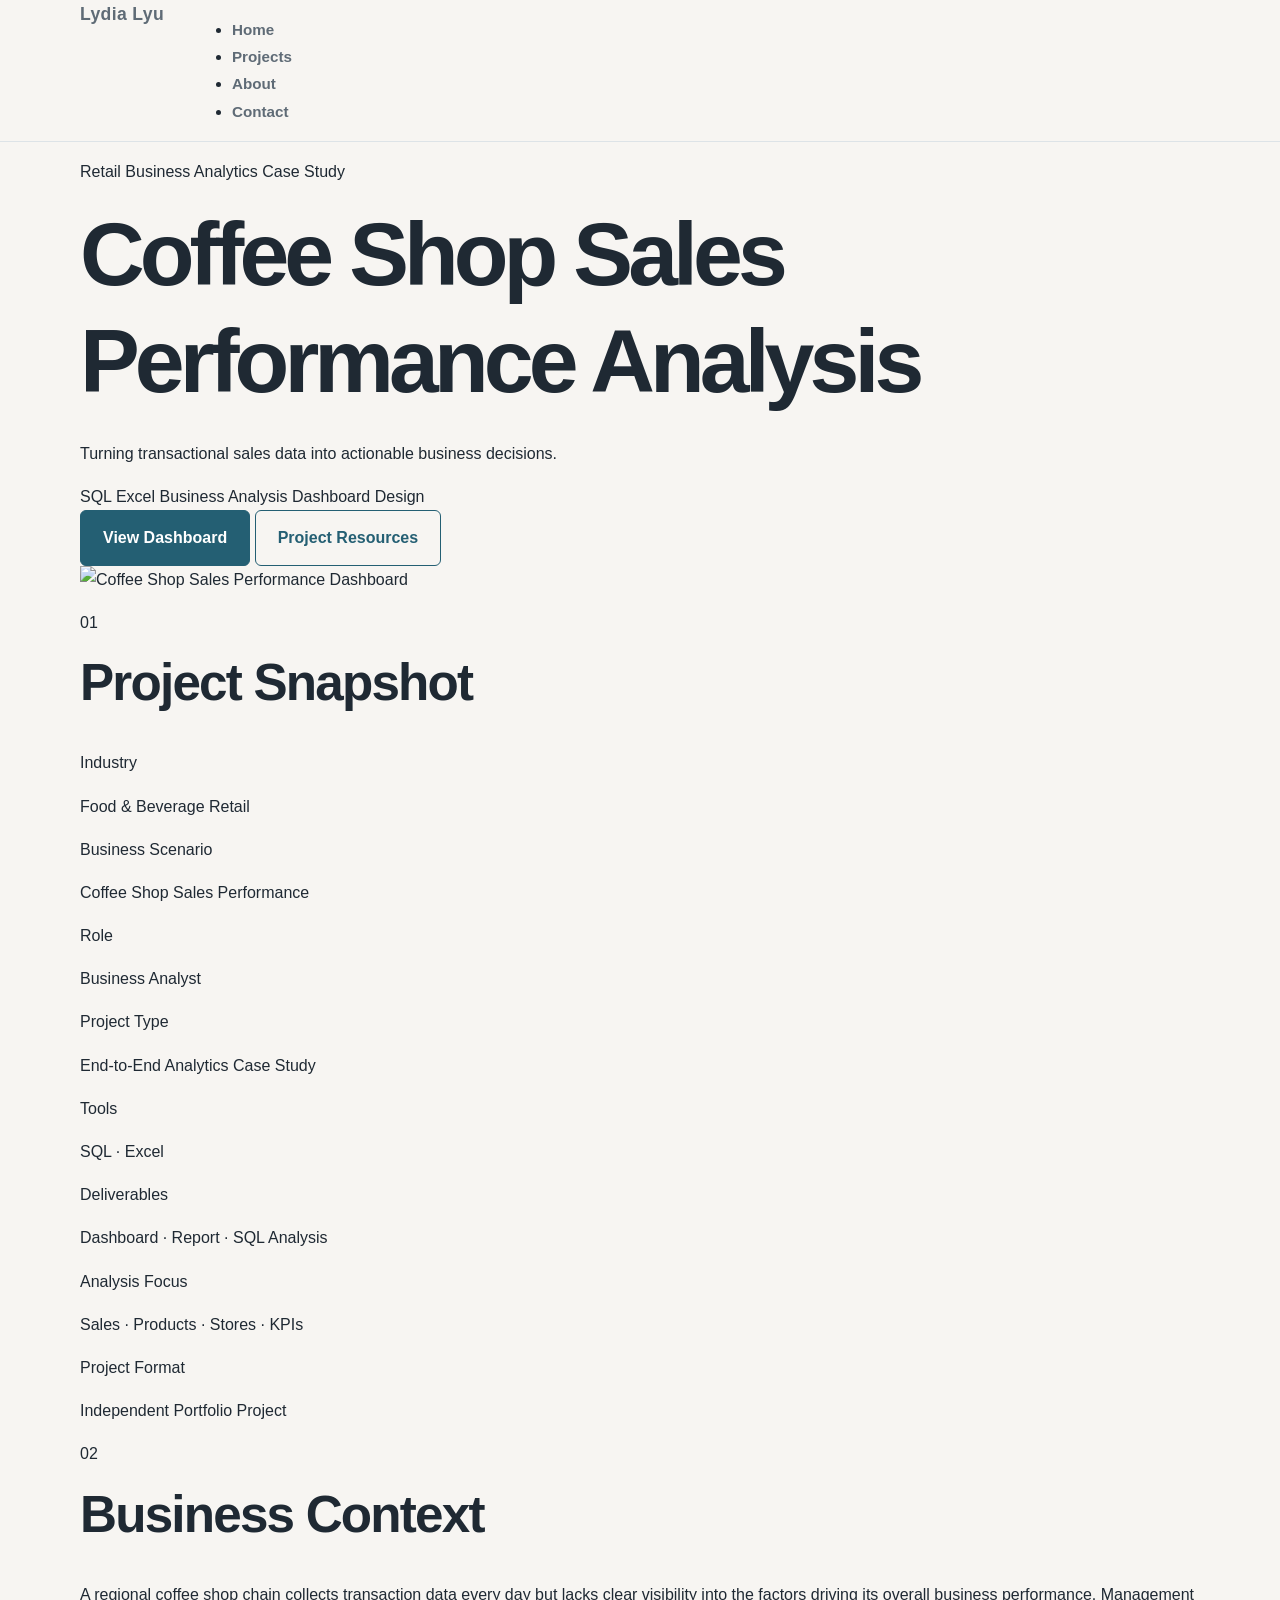
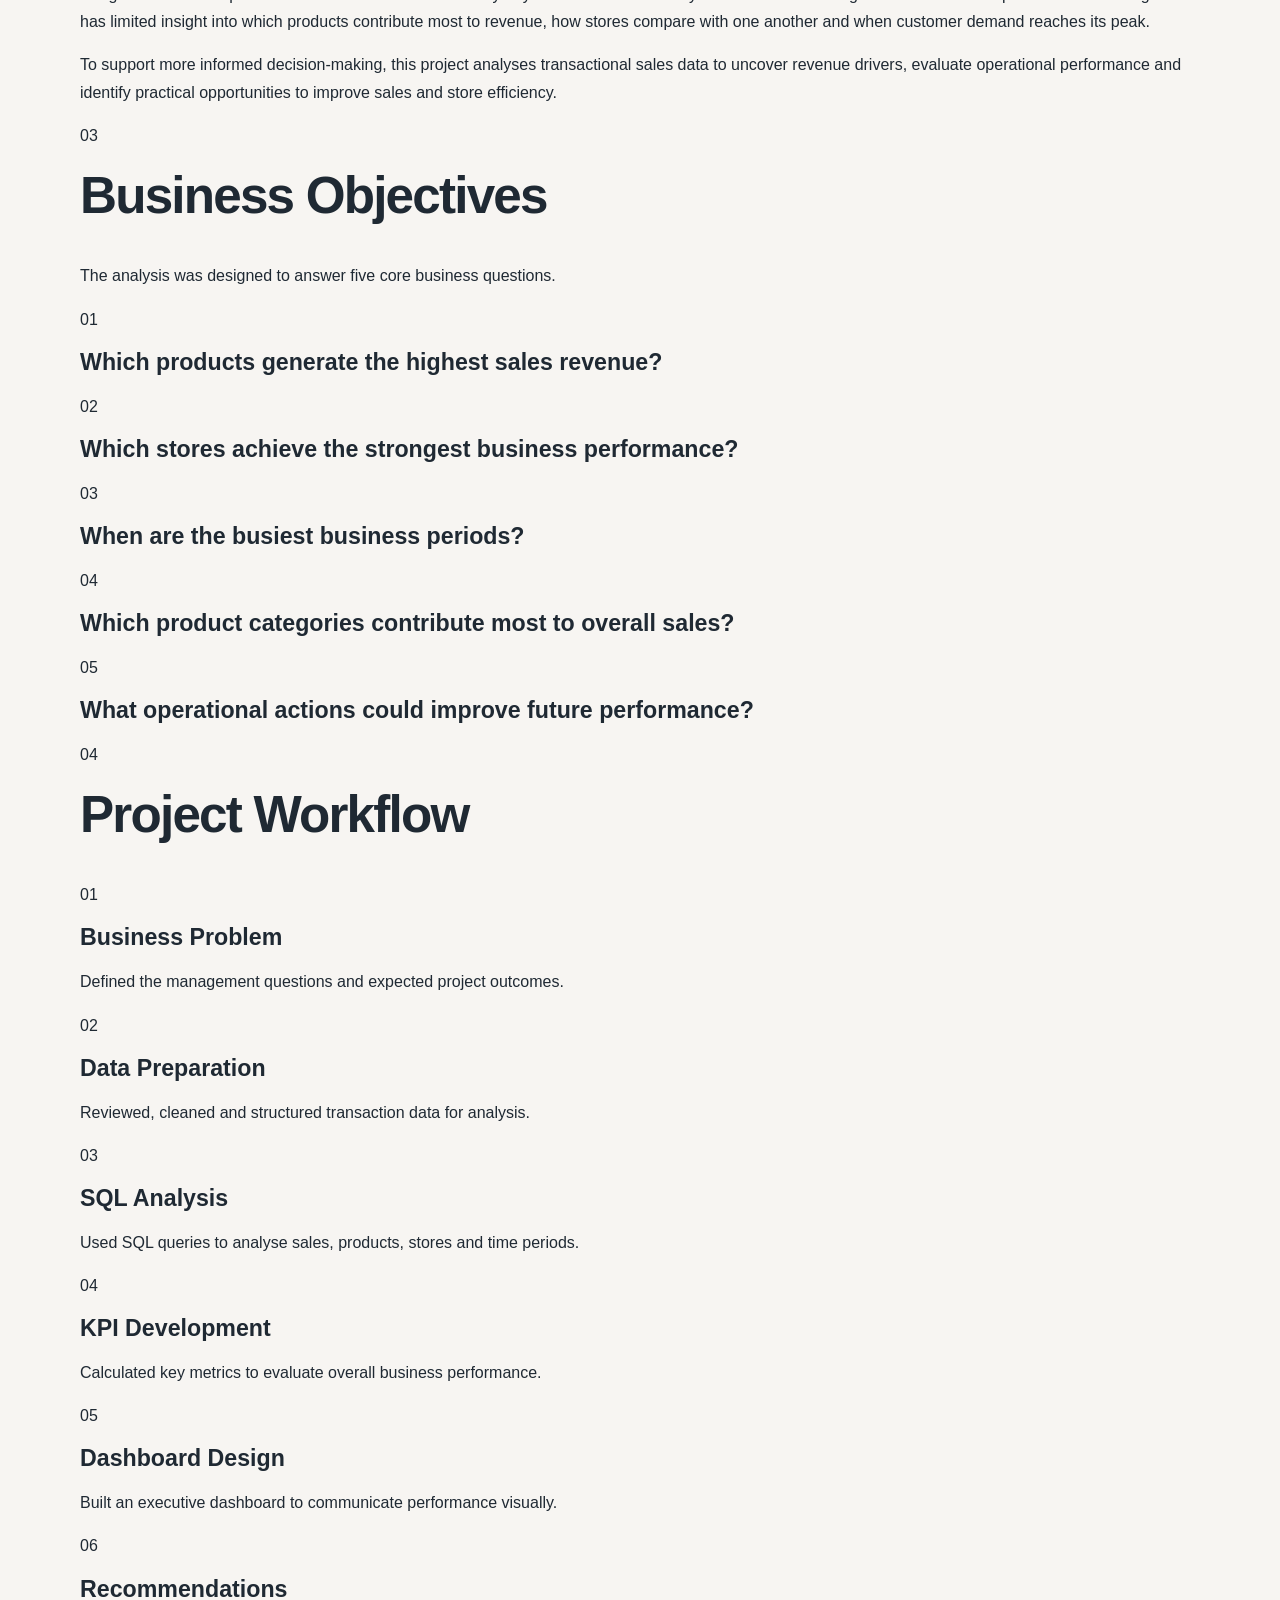
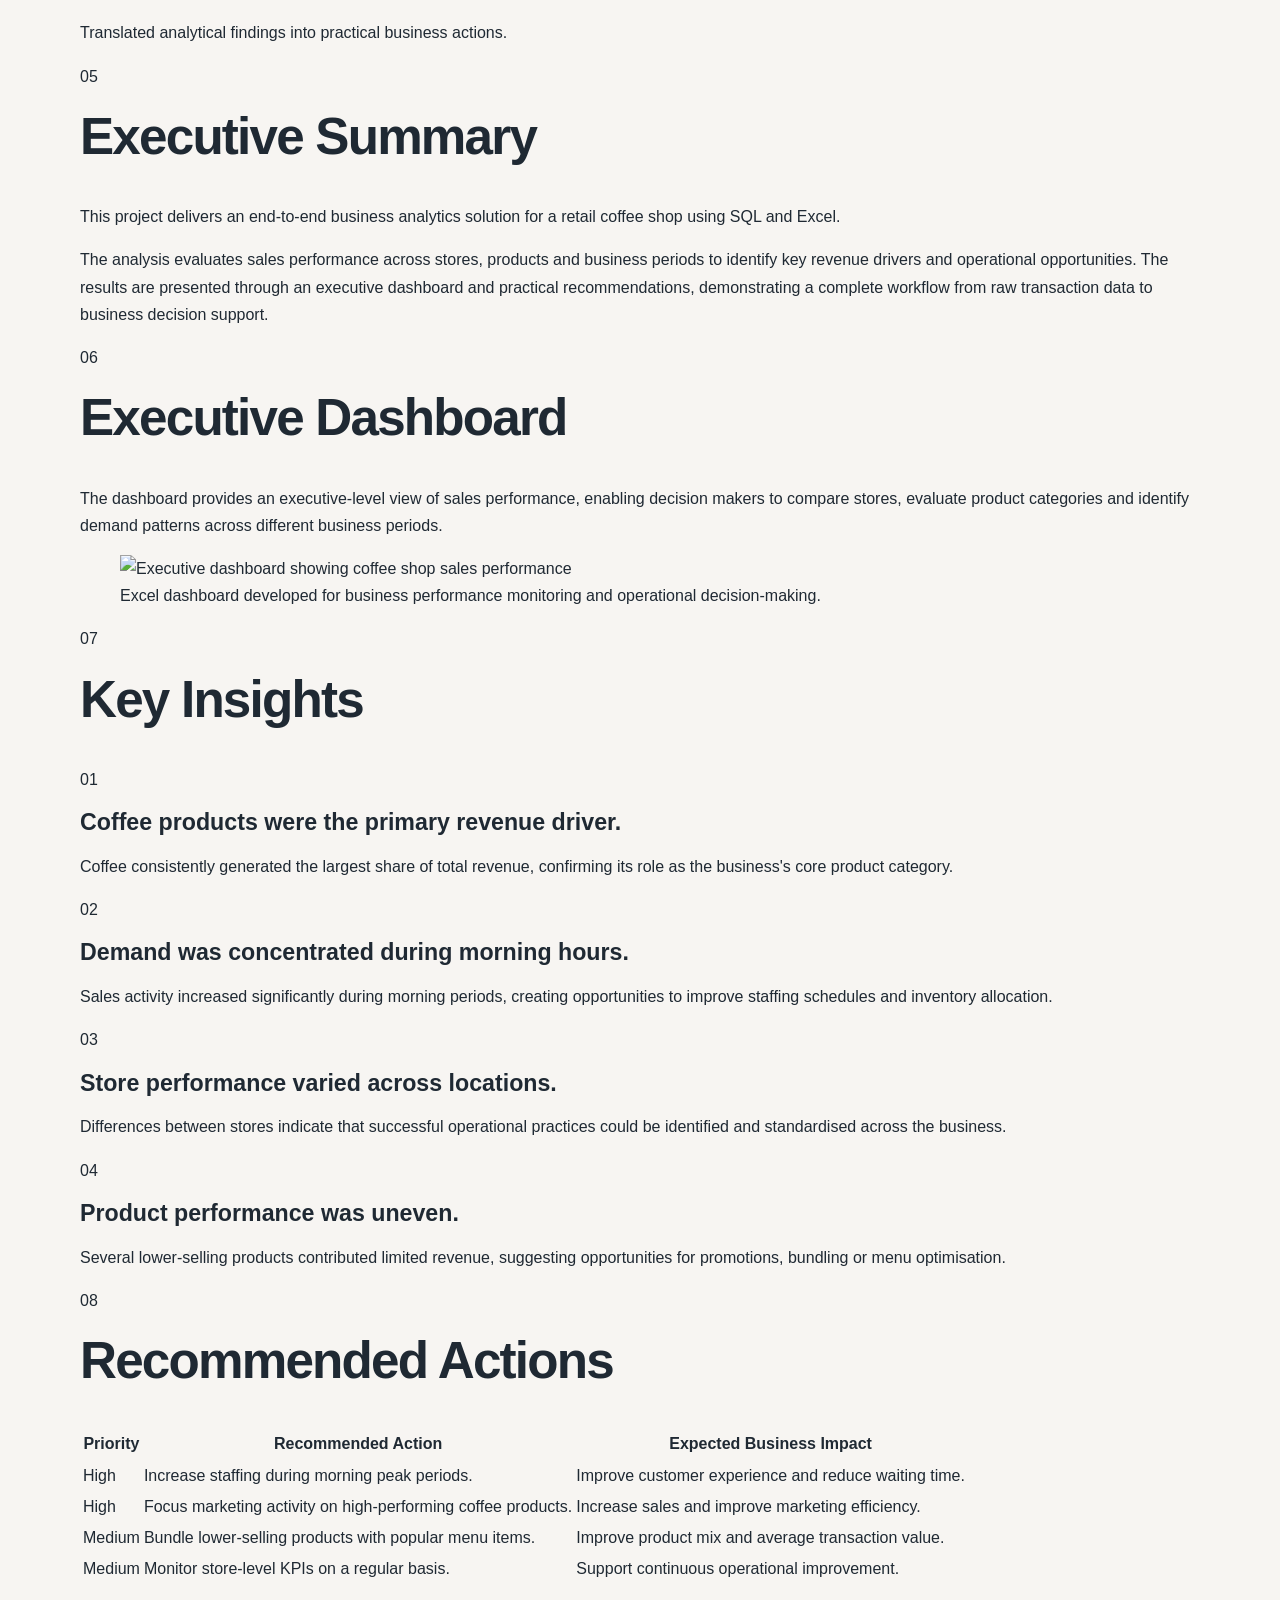
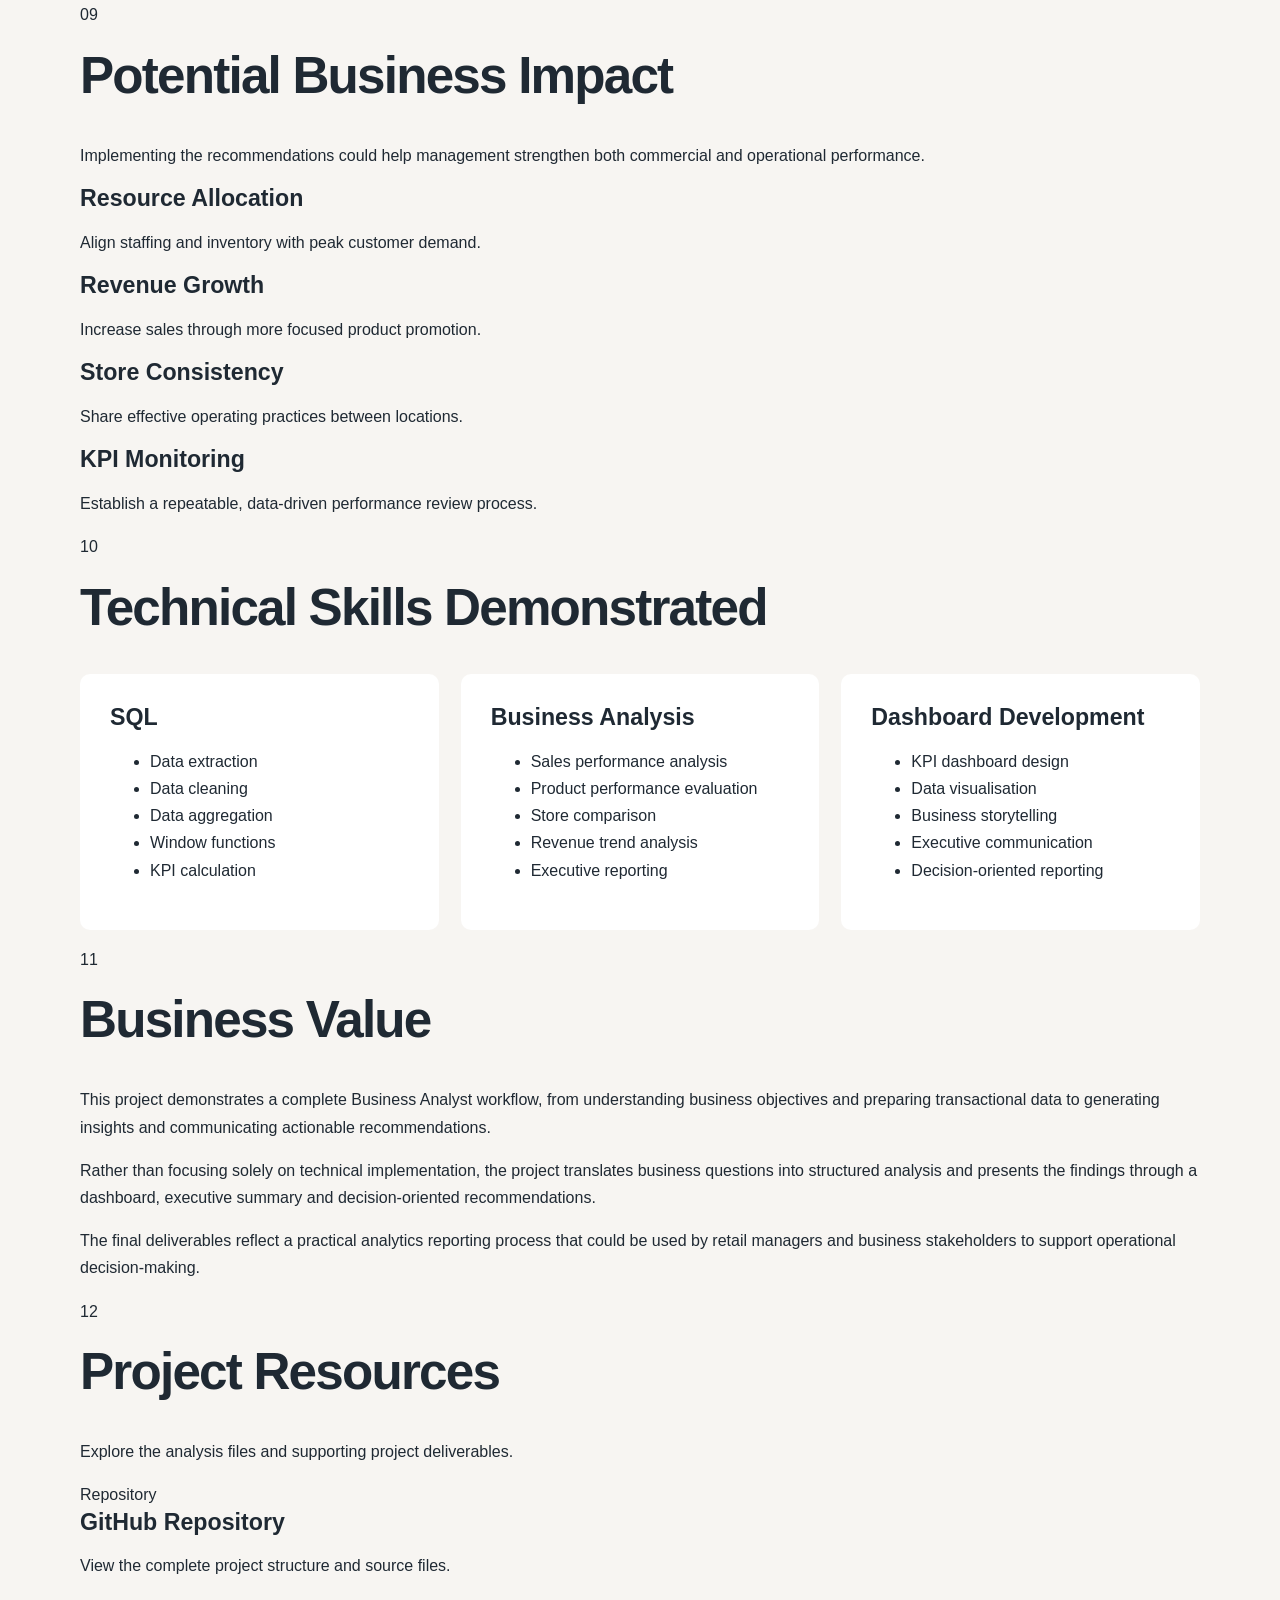
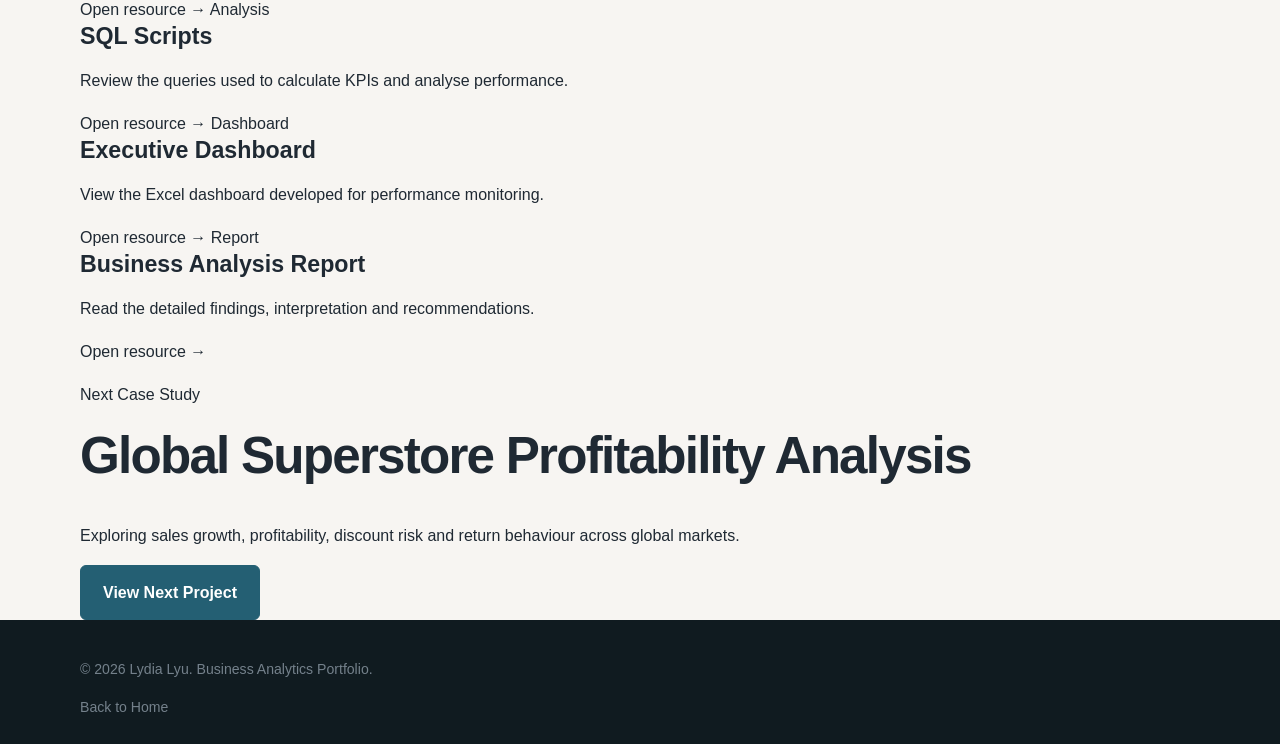
==== coffee-shop.html @ 6c4b4e35 "Create coffee-shop.html" ====
<!DOCTYPE html>
<html lang="en">
<head>
    <meta charset="UTF-8">
    <meta name="viewport" content="width=device-width, initial-scale=1.0">

    <title>Coffee Shop Sales Performance Analysis | Lydia Lyu</title>

    <meta
        name="description"
        content="A retail business analytics case study using SQL and Excel to analyse coffee shop sales performance, product demand, store operations and peak business periods."
    >

    <link rel="stylesheet" href="style.css">
</head>

<body>

    <!-- =========================
         Navigation
    ========================== -->
    <header class="site-header">
        <nav class="navbar container">
            <a href="index.html" class="logo">Lydia Lyu</a>

            <ul class="nav-links">
                <li><a href="index.html">Home</a></li>
                <li><a href="index.html#projects">Projects</a></li>
                <li><a href="index.html#about">About</a></li>
                <li><a href="index.html#contact">Contact</a></li>
            </ul>
        </nav>
    </header>


    <main>

        <!-- =========================
             01 Hero
        ========================== -->
        <section class="project-hero">
            <div class="container project-hero-content">

                <p class="project-label">
                    Retail Business Analytics Case Study
                </p>

                <h1>Coffee Shop Sales Performance Analysis</h1>

                <p class="project-subtitle">
                    Turning transactional sales data into actionable
                    business decisions.
                </p>

                <div class="project-tags">
                    <span>SQL</span>
                    <span>Excel</span>
                    <span>Business Analysis</span>
                    <span>Dashboard Design</span>
                </div>

                <div class="project-hero-actions">
                    <a href="#dashboard" class="button primary-button">
                        View Dashboard
                    </a>

                    <a href="#resources" class="button secondary-button">
                        Project Resources
                    </a>
                </div>

            </div>
        </section>


        <!-- =========================
             Dashboard Preview
        ========================== -->
        <section class="project-dashboard-preview">
            <div class="container">

                <!--
                    Replace the image path below after uploading
                    the dashboard image to your repository.

                    Suggested file path:
                    assets/images/coffee-shop-dashboard.png
                -->

                <img
                    src="assets/images/coffee-shop-dashboard.png"
                    alt="Coffee Shop Sales Performance Dashboard"
                    class="dashboard-image"
                >

            </div>
        </section>


        <!-- =========================
             02 Project Snapshot
        ========================== -->
        <section class="project-section">
            <div class="container">

                <div class="section-heading">
                    <p class="section-number">01</p>
                    <h2>Project Snapshot</h2>
                </div>

                <div class="snapshot-grid">

                    <article class="snapshot-item">
                        <p class="snapshot-label">Industry</p>
                        <p class="snapshot-value">
                            Food &amp; Beverage Retail
                        </p>
                    </article>

                    <article class="snapshot-item">
                        <p class="snapshot-label">Business Scenario</p>
                        <p class="snapshot-value">
                            Coffee Shop Sales Performance
                        </p>
                    </article>

                    <article class="snapshot-item">
                        <p class="snapshot-label">Role</p>
                        <p class="snapshot-value">
                            Business Analyst
                        </p>
                    </article>

                    <article class="snapshot-item">
                        <p class="snapshot-label">Project Type</p>
                        <p class="snapshot-value">
                            End-to-End Analytics Case Study
                        </p>
                    </article>

                    <article class="snapshot-item">
                        <p class="snapshot-label">Tools</p>
                        <p class="snapshot-value">
                            SQL · Excel
                        </p>
                    </article>

                    <article class="snapshot-item">
                        <p class="snapshot-label">Deliverables</p>
                        <p class="snapshot-value">
                            Dashboard · Report · SQL Analysis
                        </p>
                    </article>

                    <article class="snapshot-item">
                        <p class="snapshot-label">Analysis Focus</p>
                        <p class="snapshot-value">
                            Sales · Products · Stores · KPIs
                        </p>
                    </article>

                    <article class="snapshot-item">
                        <p class="snapshot-label">Project Format</p>
                        <p class="snapshot-value">
                            Independent Portfolio Project
                        </p>
                    </article>

                </div>
            </div>
        </section>


        <!-- =========================
             03 Business Context
        ========================== -->
        <section class="project-section alternate-section">
            <div class="container narrow-container">

                <div class="section-heading">
                    <p class="section-number">02</p>
                    <h2>Business Context</h2>
                </div>

                <div class="project-copy">
                    <p>
                        A regional coffee shop chain collects transaction
                        data every day but lacks clear visibility into the
                        factors driving its overall business performance.
                        Management has limited insight into which products
                        contribute most to revenue, how stores compare with
                        one another and when customer demand reaches its peak.
                    </p>

                    <p>
                        To support more informed decision-making, this project
                        analyses transactional sales data to uncover revenue
                        drivers, evaluate operational performance and identify
                        practical opportunities to improve sales and store
                        efficiency.
                    </p>
                </div>

            </div>
        </section>


        <!-- =========================
             04 Business Objectives
        ========================== -->
        <section class="project-section">
            <div class="container">

                <div class="section-heading">
                    <p class="section-number">03</p>
                    <h2>Business Objectives</h2>
                </div>

                <p class="section-introduction">
                    The analysis was designed to answer five core
                    business questions.
                </p>

                <div class="question-grid">

                    <article class="question-card">
                        <p class="question-number">01</p>
                        <h3>
                            Which products generate the highest sales revenue?
                        </h3>
                    </article>

                    <article class="question-card">
                        <p class="question-number">02</p>
                        <h3>
                            Which stores achieve the strongest business
                            performance?
                        </h3>
                    </article>

                    <article class="question-card">
                        <p class="question-number">03</p>
                        <h3>
                            When are the busiest business periods?
                        </h3>
                    </article>

                    <article class="question-card">
                        <p class="question-number">04</p>
                        <h3>
                            Which product categories contribute most to
                            overall sales?
                        </h3>
                    </article>

                    <article class="question-card">
                        <p class="question-number">05</p>
                        <h3>
                            What operational actions could improve future
                            performance?
                        </h3>
                    </article>

                </div>
            </div>
        </section>


        <!-- =========================
             05 Project Workflow
        ========================== -->
        <section class="project-section alternate-section">
            <div class="container">

                <div class="section-heading">
                    <p class="section-number">04</p>
                    <h2>Project Workflow</h2>
                </div>

                <div class="workflow-grid">

                    <article class="workflow-step">
                        <p class="workflow-number">01</p>
                        <h3>Business Problem</h3>
                        <p>
                            Defined the management questions and expected
                            project outcomes.
                        </p>
                    </article>

                    <article class="workflow-step">
                        <p class="workflow-number">02</p>
                        <h3>Data Preparation</h3>
                        <p>
                            Reviewed, cleaned and structured transaction data
                            for analysis.
                        </p>
                    </article>

                    <article class="workflow-step">
                        <p class="workflow-number">03</p>
                        <h3>SQL Analysis</h3>
                        <p>
                            Used SQL queries to analyse sales, products,
                            stores and time periods.
                        </p>
                    </article>

                    <article class="workflow-step">
                        <p class="workflow-number">04</p>
                        <h3>KPI Development</h3>
                        <p>
                            Calculated key metrics to evaluate overall
                            business performance.
                        </p>
                    </article>

                    <article class="workflow-step">
                        <p class="workflow-number">05</p>
                        <h3>Dashboard Design</h3>
                        <p>
                            Built an executive dashboard to communicate
                            performance visually.
                        </p>
                    </article>

                    <article class="workflow-step">
                        <p class="workflow-number">06</p>
                        <h3>Recommendations</h3>
                        <p>
                            Translated analytical findings into practical
                            business actions.
                        </p>
                    </article>

                </div>
            </div>
        </section>


        <!-- =========================
             06 Executive Summary
        ========================== -->
        <section class="project-section">
            <div class="container narrow-container">

                <div class="section-heading">
                    <p class="section-number">05</p>
                    <h2>Executive Summary</h2>
                </div>

                <div class="executive-summary">
                    <p>
                        This project delivers an end-to-end business analytics
                        solution for a retail coffee shop using SQL and Excel.
                    </p>

                    <p>
                        The analysis evaluates sales performance across stores,
                        products and business periods to identify key revenue
                        drivers and operational opportunities. The results are
                        presented through an executive dashboard and practical
                        recommendations, demonstrating a complete workflow from
                        raw transaction data to business decision support.
                    </p>
                </div>

            </div>
        </section>


        <!-- =========================
             07 Executive Dashboard
        ========================== -->
        <section
            class="project-section alternate-section"
            id="dashboard"
        >
            <div class="container">

                <div class="section-heading">
                    <p class="section-number">06</p>
                    <h2>Executive Dashboard</h2>
                </div>

                <p class="section-introduction">
                    The dashboard provides an executive-level view of sales
                    performance, enabling decision makers to compare stores,
                    evaluate product categories and identify demand patterns
                    across different business periods.
                </p>

                <figure class="dashboard-figure">
                    <img
                        src="assets/images/coffee-shop-dashboard.png"
                        alt="Executive dashboard showing coffee shop sales performance"
                        class="dashboard-image"
                    >

                    <figcaption>
                        Excel dashboard developed for business performance
                        monitoring and operational decision-making.
                    </figcaption>
                </figure>

            </div>
        </section>


        <!-- =========================
             08 Key Insights
        ========================== -->
        <section class="project-section">
            <div class="container">

                <div class="section-heading">
                    <p class="section-number">07</p>
                    <h2>Key Insights</h2>
                </div>

                <div class="insight-grid">

                    <article class="insight-card">
                        <p class="insight-number">01</p>
                        <h3>
                            Coffee products were the primary revenue driver.
                        </h3>
                        <p>
                            Coffee consistently generated the largest share
                            of total revenue, confirming its role as the
                            business's core product category.
                        </p>
                    </article>

                    <article class="insight-card">
                        <p class="insight-number">02</p>
                        <h3>
                            Demand was concentrated during morning hours.
                        </h3>
                        <p>
                            Sales activity increased significantly during
                            morning periods, creating opportunities to improve
                            staffing schedules and inventory allocation.
                        </p>
                    </article>

                    <article class="insight-card">
                        <p class="insight-number">03</p>
                        <h3>
                            Store performance varied across locations.
                        </h3>
                        <p>
                            Differences between stores indicate that successful
                            operational practices could be identified and
                            standardised across the business.
                        </p>
                    </article>

                    <article class="insight-card">
                        <p class="insight-number">04</p>
                        <h3>
                            Product performance was uneven.
                        </h3>
                        <p>
                            Several lower-selling products contributed limited
                            revenue, suggesting opportunities for promotions,
                            bundling or menu optimisation.
                        </p>
                    </article>

                </div>
            </div>
        </section>


        <!-- =========================
             09 Recommended Actions
        ========================== -->
        <section class="project-section alternate-section">
            <div class="container">

                <div class="section-heading">
                    <p class="section-number">08</p>
                    <h2>Recommended Actions</h2>
                </div>

                <div class="recommendation-table-wrapper">
                    <table class="recommendation-table">

                        <thead>
                            <tr>
                                <th>Priority</th>
                                <th>Recommended Action</th>
                                <th>Expected Business Impact</th>
                            </tr>
                        </thead>

                        <tbody>
                            <tr>
                                <td>
                                    <span class="priority priority-high">
                                        High
                                    </span>
                                </td>
                                <td>
                                    Increase staffing during morning peak
                                    periods.
                                </td>
                                <td>
                                    Improve customer experience and reduce
                                    waiting time.
                                </td>
                            </tr>

                            <tr>
                                <td>
                                    <span class="priority priority-high">
                                        High
                                    </span>
                                </td>
                                <td>
                                    Focus marketing activity on high-performing
                                    coffee products.
                                </td>
                                <td>
                                    Increase sales and improve marketing
                                    efficiency.
                                </td>
                            </tr>

                            <tr>
                                <td>
                                    <span class="priority priority-medium">
                                        Medium
                                    </span>
                                </td>
                                <td>
                                    Bundle lower-selling products with popular
                                    menu items.
                                </td>
                                <td>
                                    Improve product mix and average transaction
                                    value.
                                </td>
                            </tr>

                            <tr>
                                <td>
                                    <span class="priority priority-medium">
                                        Medium
                                    </span>
                                </td>
                                <td>
                                    Monitor store-level KPIs on a regular basis.
                                </td>
                                <td>
                                    Support continuous operational improvement.
                                </td>
                            </tr>
                        </tbody>

                    </table>
                </div>
            </div>
        </section>


        <!-- =========================
             10 Business Impact
        ========================== -->
        <section class="project-section">
            <div class="container">

                <div class="section-heading">
                    <p class="section-number">09</p>
                    <h2>Potential Business Impact</h2>
                </div>

                <p class="section-introduction">
                    Implementing the recommendations could help management
                    strengthen both commercial and operational performance.
                </p>

                <div class="impact-grid">

                    <article class="impact-card">
                        <h3>Resource Allocation</h3>
                        <p>
                            Align staffing and inventory with peak customer
                            demand.
                        </p>
                    </article>

                    <article class="impact-card">
                        <h3>Revenue Growth</h3>
                        <p>
                            Increase sales through more focused product
                            promotion.
                        </p>
                    </article>

                    <article class="impact-card">
                        <h3>Store Consistency</h3>
                        <p>
                            Share effective operating practices between
                            locations.
                        </p>
                    </article>

                    <article class="impact-card">
                        <h3>KPI Monitoring</h3>
                        <p>
                            Establish a repeatable, data-driven performance
                            review process.
                        </p>
                    </article>

                </div>
            </div>
        </section>


        <!-- =========================
             11 Technical Skills
        ========================== -->
        <section class="project-section alternate-section">
            <div class="container">

                <div class="section-heading">
                    <p class="section-number">10</p>
                    <h2>Technical Skills Demonstrated</h2>
                </div>

                <div class="skills-grid">

                    <article class="skill-group">
                        <h3>SQL</h3>
                        <ul>
                            <li>Data extraction</li>
                            <li>Data cleaning</li>
                            <li>Data aggregation</li>
                            <li>Window functions</li>
                            <li>KPI calculation</li>
                        </ul>
                    </article>

                    <article class="skill-group">
                        <h3>Business Analysis</h3>
                        <ul>
                            <li>Sales performance analysis</li>
                            <li>Product performance evaluation</li>
                            <li>Store comparison</li>
                            <li>Revenue trend analysis</li>
                            <li>Executive reporting</li>
                        </ul>
                    </article>

                    <article class="skill-group">
                        <h3>Dashboard Development</h3>
                        <ul>
                            <li>KPI dashboard design</li>
                            <li>Data visualisation</li>
                            <li>Business storytelling</li>
                            <li>Executive communication</li>
                            <li>Decision-oriented reporting</li>
                        </ul>
                    </article>

                </div>
            </div>
        </section>


        <!-- =========================
             12 Business Value
        ========================== -->
        <section class="project-section">
            <div class="container narrow-container">

                <div class="section-heading">
                    <p class="section-number">11</p>
                    <h2>Business Value</h2>
                </div>

                <div class="project-copy">
                    <p>
                        This project demonstrates a complete Business Analyst
                        workflow, from understanding business objectives and
                        preparing transactional data to generating insights and
                        communicating actionable recommendations.
                    </p>

                    <p>
                        Rather than focusing solely on technical implementation,
                        the project translates business questions into structured
                        analysis and presents the findings through a dashboard,
                        executive summary and decision-oriented recommendations.
                    </p>

                    <p>
                        The final deliverables reflect a practical analytics
                        reporting process that could be used by retail managers
                        and business stakeholders to support operational
                        decision-making.
                    </p>
                </div>

            </div>
        </section>


        <!-- =========================
             13 Project Resources
        ========================== -->
        <section
            class="project-section resources-section"
            id="resources"
        >
            <div class="container">

                <div class="section-heading">
                    <p class="section-number">12</p>
                    <h2>Project Resources</h2>
                </div>

                <p class="section-introduction">
                    Explore the analysis files and supporting project
                    deliverables.
                </p>

                <div class="resource-grid">

                    <!-- Replace # with the real GitHub repository link -->
                    <a
                        href="#"
                        class="resource-card"
                        target="_blank"
                        rel="noopener noreferrer"
                    >
                        <span class="resource-type">Repository</span>
                        <h3>GitHub Repository</h3>
                        <p>
                            View the complete project structure and source
                            files.
                        </p>
                        <span class="resource-link">Open resource →</span>
                    </a>

                    <!-- Replace # with the SQL folder or file link -->
                    <a
                        href="#"
                        class="resource-card"
                        target="_blank"
                        rel="noopener noreferrer"
                    >
                        <span class="resource-type">Analysis</span>
                        <h3>SQL Scripts</h3>
                        <p>
                            Review the queries used to calculate KPIs and
                            analyse performance.
                        </p>
                        <span class="resource-link">Open resource →</span>
                    </a>

                    <!-- Replace # with the dashboard file or image link -->
                    <a
                        href="#"
                        class="resource-card"
                        target="_blank"
                        rel="noopener noreferrer"
                    >
                        <span class="resource-type">Dashboard</span>
                        <h3>Executive Dashboard</h3>
                        <p>
                            View the Excel dashboard developed for performance
                            monitoring.
                        </p>
                        <span class="resource-link">Open resource →</span>
                    </a>

                    <!-- Replace # with the report link -->
                    <a
                        href="#"
                        class="resource-card"
                        target="_blank"
                        rel="noopener noreferrer"
                    >
                        <span class="resource-type">Report</span>
                        <h3>Business Analysis Report</h3>
                        <p>
                            Read the detailed findings, interpretation and
                            recommendations.
                        </p>
                        <span class="resource-link">Open resource →</span>
                    </a>

                </div>
            </div>
        </section>


        <!-- =========================
             Next Project
        ========================== -->
        <section class="next-project-section">
            <div class="container next-project-content">

                <div>
                    <p class="next-project-label">Next Case Study</p>
                    <h2>Global Superstore Profitability Analysis</h2>
                    <p>
                        Exploring sales growth, profitability, discount risk
                        and return behaviour across global markets.
                    </p>
                </div>

                <!--
                    Change # to global-superstore.html
                    after that page has been created.
                -->
                <a href="#" class="button primary-button">
                    View Next Project
                </a>

            </div>
        </section>

    </main>


    <!-- =========================
         Footer
    ========================== -->
    <footer class="site-footer">
        <div class="container footer-content">

            <p>
                © 2026 Lydia Lyu. Business Analytics Portfolio.
            </p>

            <a href="index.html">Back to Home</a>

        </div>
    </footer>

</body>
</html>
---- style.css ----
:root {
  --background: #f7f5f2;
  --surface: #ffffff;
  --text: #1f2933;
  --muted-text: #5f6b76;
  --accent: #245f73;
  --accent-dark: #174756;
  --border: #dde3e7;
  --dark: #17252d;
  --max-width: 1120px;
}

* {
  box-sizing: border-box;
}

html {
  scroll-behavior: smooth;
}

body {
  margin: 0;
  font-family: Arial, Helvetica, sans-serif;
  color: var(--text);
  background: var(--background);
  line-height: 1.7;
}

a {
  color: inherit;
  text-decoration: none;
}

.container {
  width: min(90%, var(--max-width));
  margin: 0 auto;
}

/* Navigation */

.site-header {
  position: sticky;
  top: 0;
  z-index: 100;
  background: rgba(247, 245, 242, 0.95);
  border-bottom: 1px solid var(--border);
}

.navigation {
  min-height: 72px;
  display: flex;
  align-items: center;
  justify-content: space-between;
}

.logo {
  font-size: 1.1rem;
  font-weight: 700;
  letter-spacing: 0.02em;
}

nav {
  display: flex;
  gap: 28px;
}

nav a {
  color: var(--muted-text);
  font-size: 0.95rem;
  font-weight: 600;
}

nav a:hover {
  color: var(--accent);
}

/* Hero */

.hero {
  min-height: 78vh;
  display: flex;
  align-items: center;
  padding: 100px 0 80px;
}

.hero-content {
  max-width: 850px;
}

.eyebrow,
.section-label,
.project-category {
  margin: 0 0 14px;
  color: var(--accent);
  font-size: 0.82rem;
  font-weight: 700;
  letter-spacing: 0.12em;
  text-transform: uppercase;
}

h1,
h2,
h3 {
  margin-top: 0;
  line-height: 1.2;
}

h1 {
  max-width: 850px;
  margin-bottom: 24px;
  font-size: clamp(3rem, 7vw, 5.8rem);
  letter-spacing: -0.055em;
}

h2 {
  margin-bottom: 36px;
  font-size: clamp(2rem, 4vw, 3.2rem);
  letter-spacing: -0.035em;
}

h3 {
  margin-bottom: 12px;
  font-size: 1.45rem;
}

.hero-description {
  max-width: 690px;
  margin: 0 0 34px;
  color: var(--muted-text);
  font-size: 1.16rem;
}

.hero-buttons {
  display: flex;
  flex-wrap: wrap;
  gap: 14px;
}

.button {
  display: inline-block;
  padding: 13px 22px;
  border: 1px solid var(--accent);
  border-radius: 6px;
  font-weight: 700;
  transition: 0.2s ease;
}

.primary-button {
  color: white;
  background: var(--accent);
}

.primary-button:hover {
  background: var(--accent-dark);
}

.secondary-button {
  color: var(--accent);
  background: transparent;
}

.secondary-button:hover {
  background: white;
}

/* General sections */

.section {
  padding: 100px 0;
}

.section-muted {
  background: #edf1f2;
}

.section-dark {
  color: white;
  background: var(--dark);
}

.section-dark .section-label {
  color: #a9d1dc;
}

.section-dark p {
  max-width: 690px;
  color: #d8e0e4;
}

/* Projects */

.project-grid {
  display: grid;
  grid-template-columns: repeat(2, 1fr);
  gap: 28px;
}

.project-card {
  min-height: 390px;
  display: flex;
  align-items: flex-end;
  padding: 38px;
  background: var(--surface);
  border: 1px solid var(--border);
  border-radius: 12px;
  box-shadow: 0 12px 35px rgba(30, 45, 52, 0.06);
  transition: transform 0.2s ease, box-shadow 0.2s ease;
}

.project-card:hover {
  transform: translateY(-5px);
  box-shadow: 0 18px 45px rgba(30, 45, 52, 0.1);
}

.project-card p {
  color: var(--muted-text);
}

.chinese-subtitle {
  margin-top: -4px;
  font-size: 0.94rem;
}

.project-tools {
  margin-top: 24px;
  font-size: 0.92rem;
  font-weight: 700;
}

.project-link {
  display: inline-block;
  margin-top: 16px;
  color: var(--accent);
  font-weight: 700;
}

.project-link:hover {
  text-decoration: underline;
}

/* Skills */

.skills-grid {
  display: grid;
  grid-template-columns: repeat(3, 1fr);
  gap: 22px;
}

.skill-group {
  padding: 30px;
  background: white;
  border-radius: 10px;
}

.skill-group p {
  margin-bottom: 0;
  color: var(--muted-text);
}

/* About */

.about-container {
  max-width: 820px;
}

.about-container p {
  color: var(--muted-text);
  font-size: 1.08rem;
}

/* Contact */

.contact-links {
  display: flex;
  flex-wrap: wrap;
  gap: 24px;
  margin-top: 28px;
}

.contact-links a {
  color: white;
  font-weight: 700;
}

.contact-links a:hover {
  color: #a9d1dc;
}

/* Footer */

footer {
  padding: 24px 0;
  color: #74818b;
  background: #101b20;
  font-size: 0.88rem;
}

/* Mobile layout */

@media (max-width: 760px) {
  .navigation {
    min-height: auto;
    padding: 20px 0;
    align-items: flex-start;
    gap: 18px;
  }

  nav {
    flex-wrap: wrap;
    justify-content: flex-end;
    gap: 12px 18px;
  }

  .hero {
    min-height: auto;
    padding: 90px 0 70px;
  }

  h1 {
    font-size: 3rem;
  }

  .section {
    padding: 72px 0;
  }

  .project-grid,
  .skills-grid {
    grid-template-columns: 1fr;
  }

  .project-card {
    min-height: 320px;
    padding: 28px;
  }
}

@media (max-width: 520px) {
  .navigation {
    display: block;
  }

  nav {
    margin-top: 14px;
    justify-content: flex-start;
  }

  h1 {
    font-size: 2.55rem;
  }

  .hero-description {
    font-size: 1.02rem;
  }
}
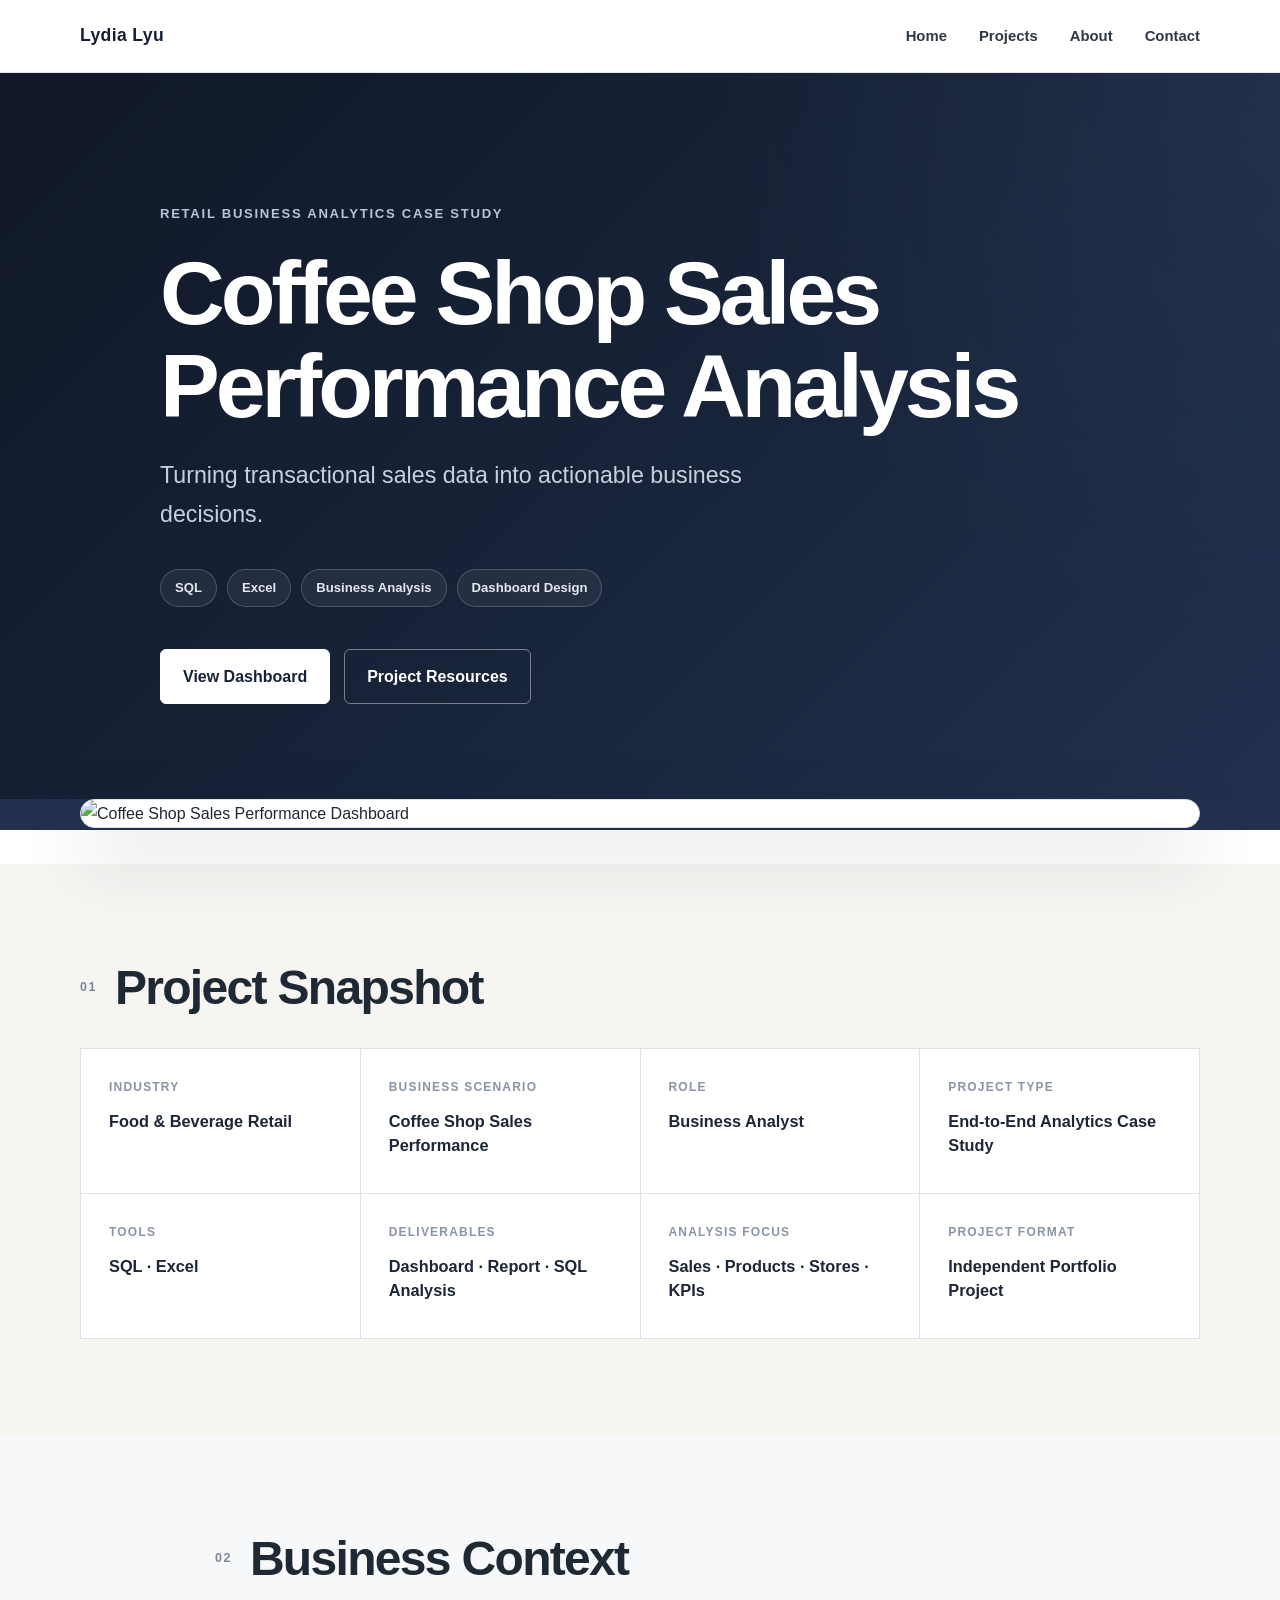
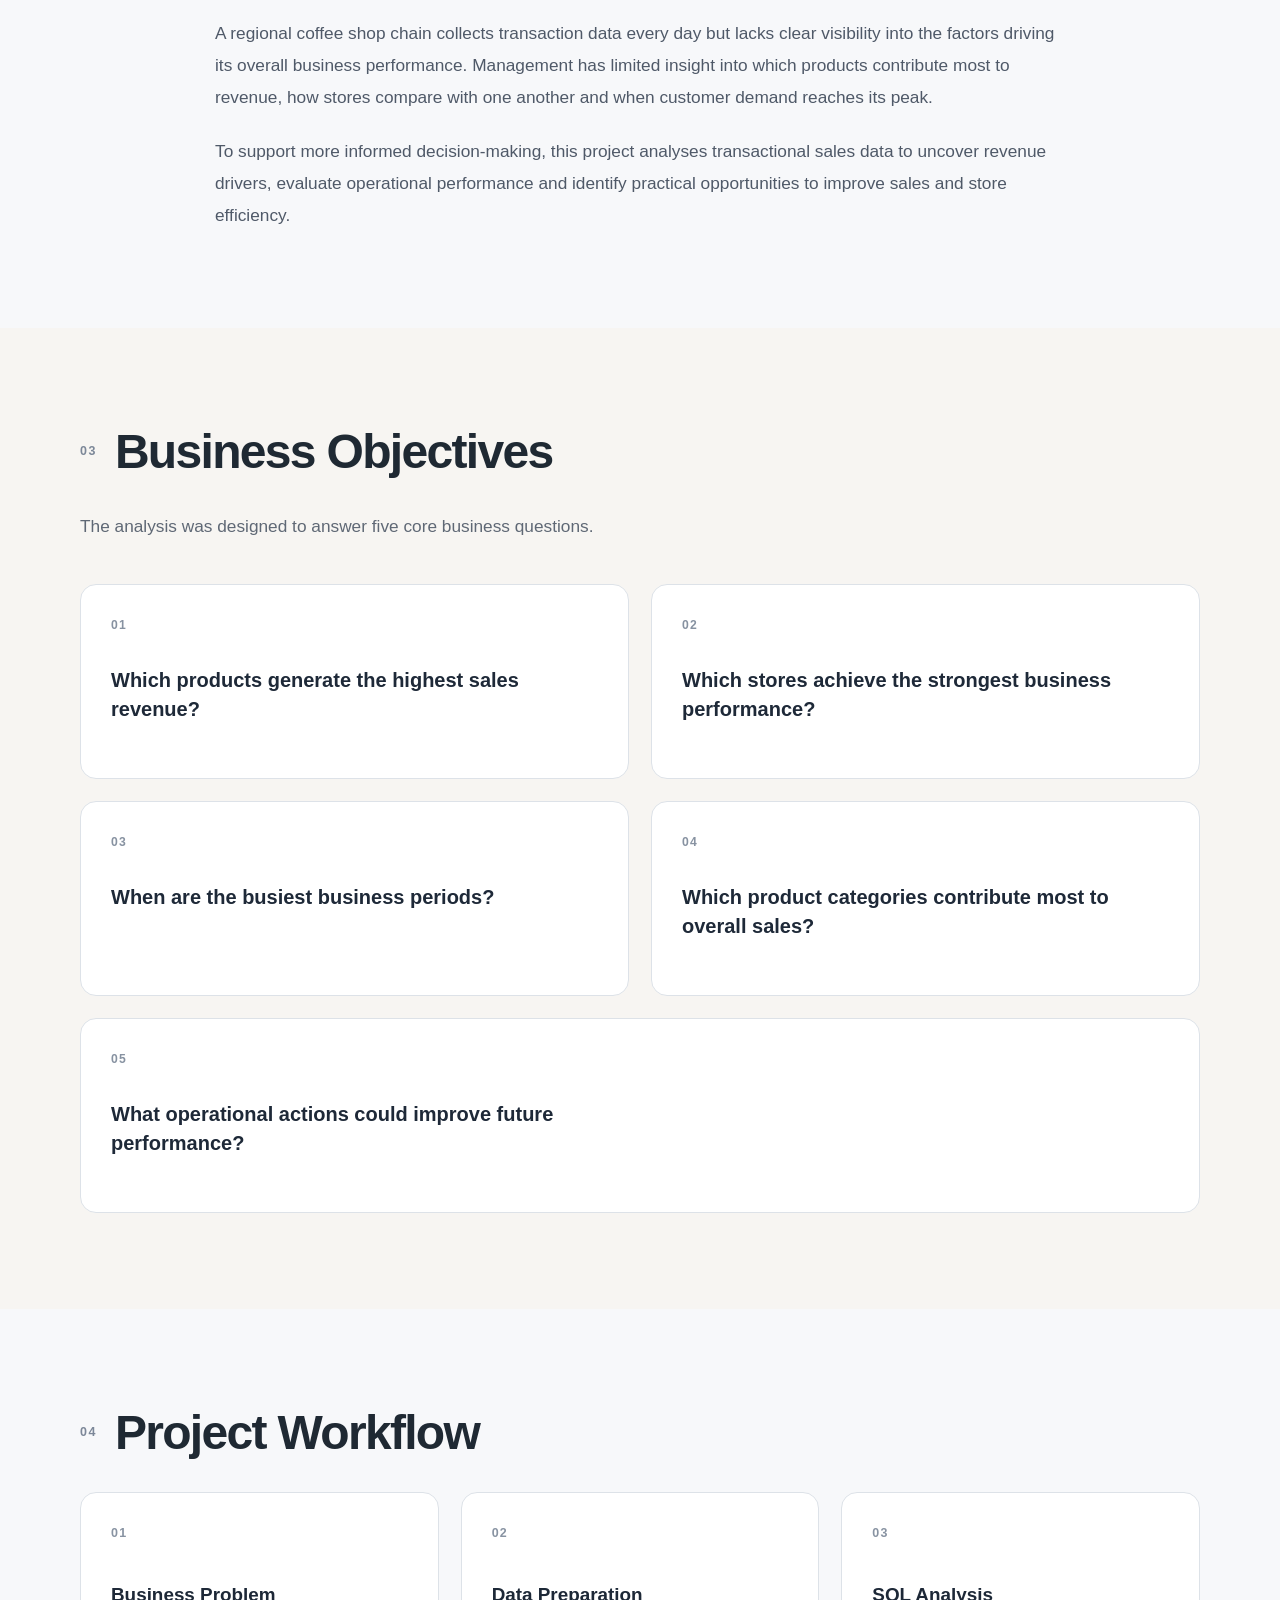
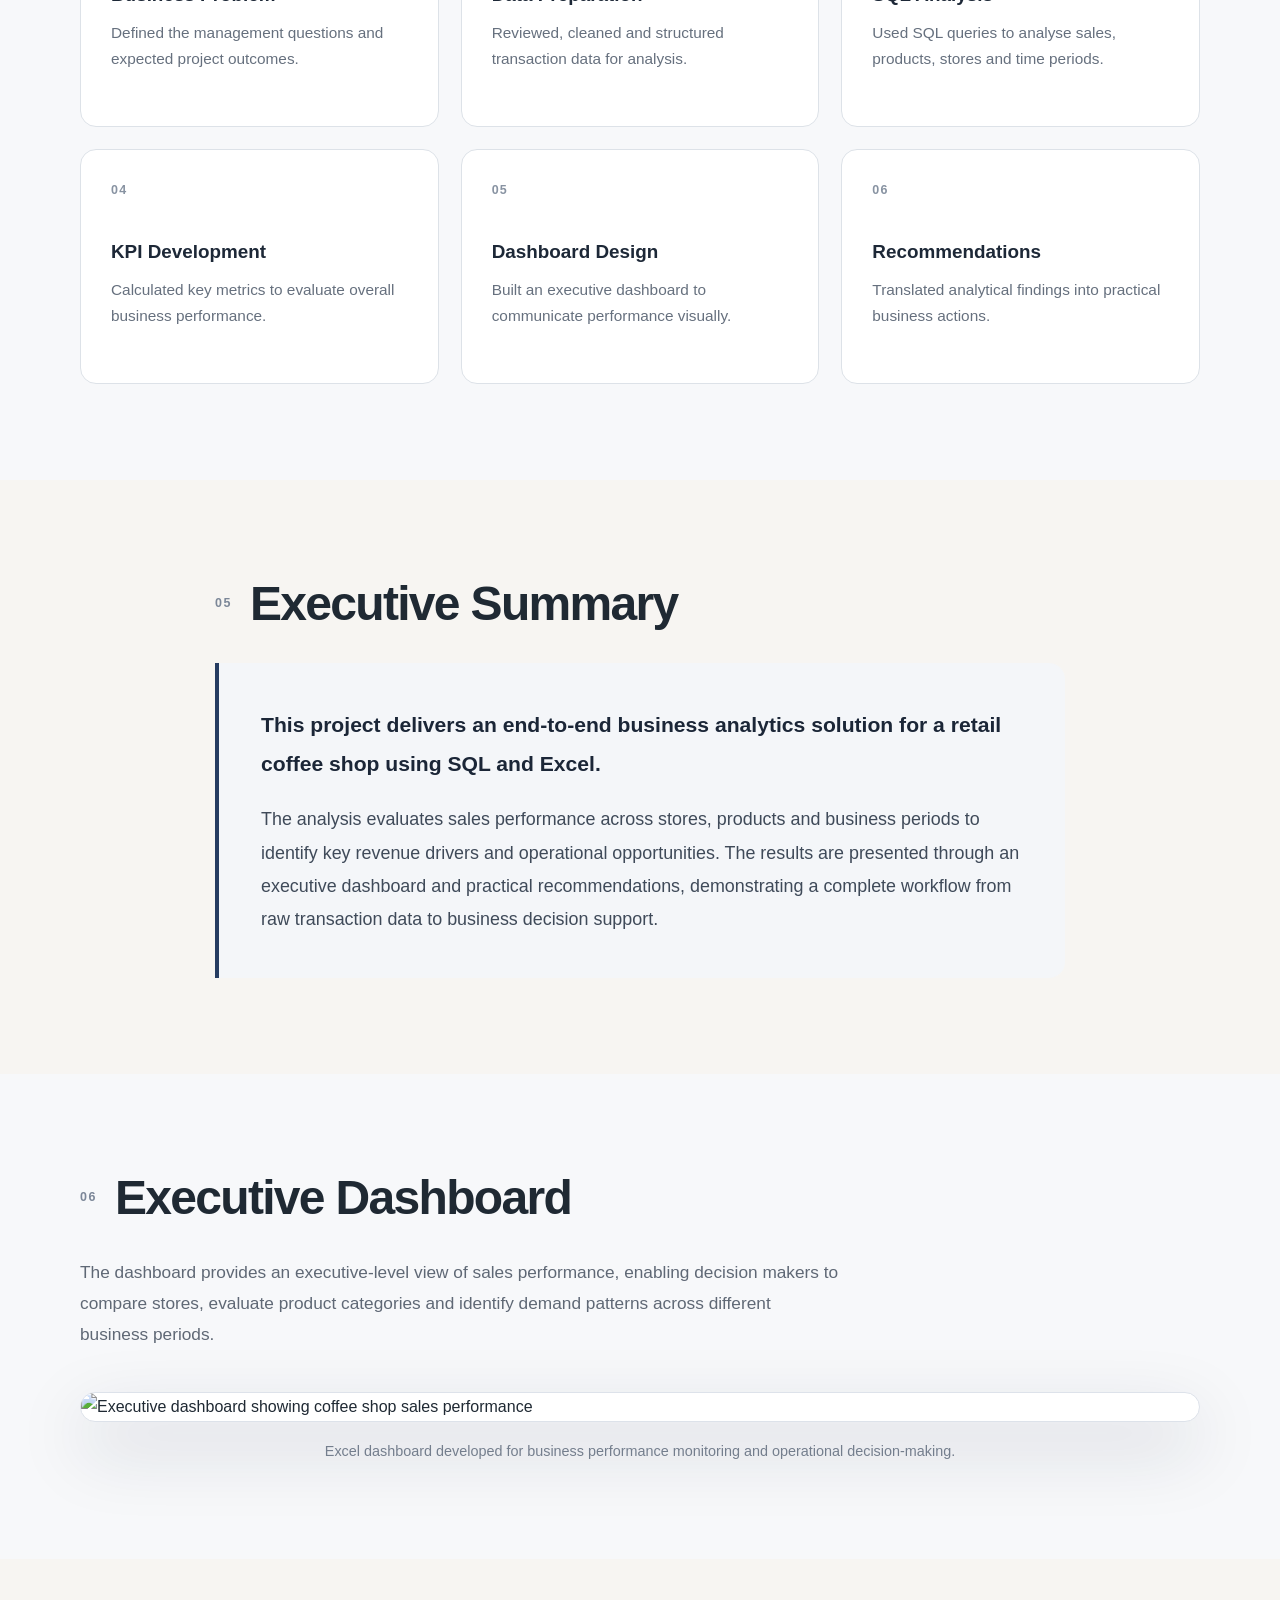
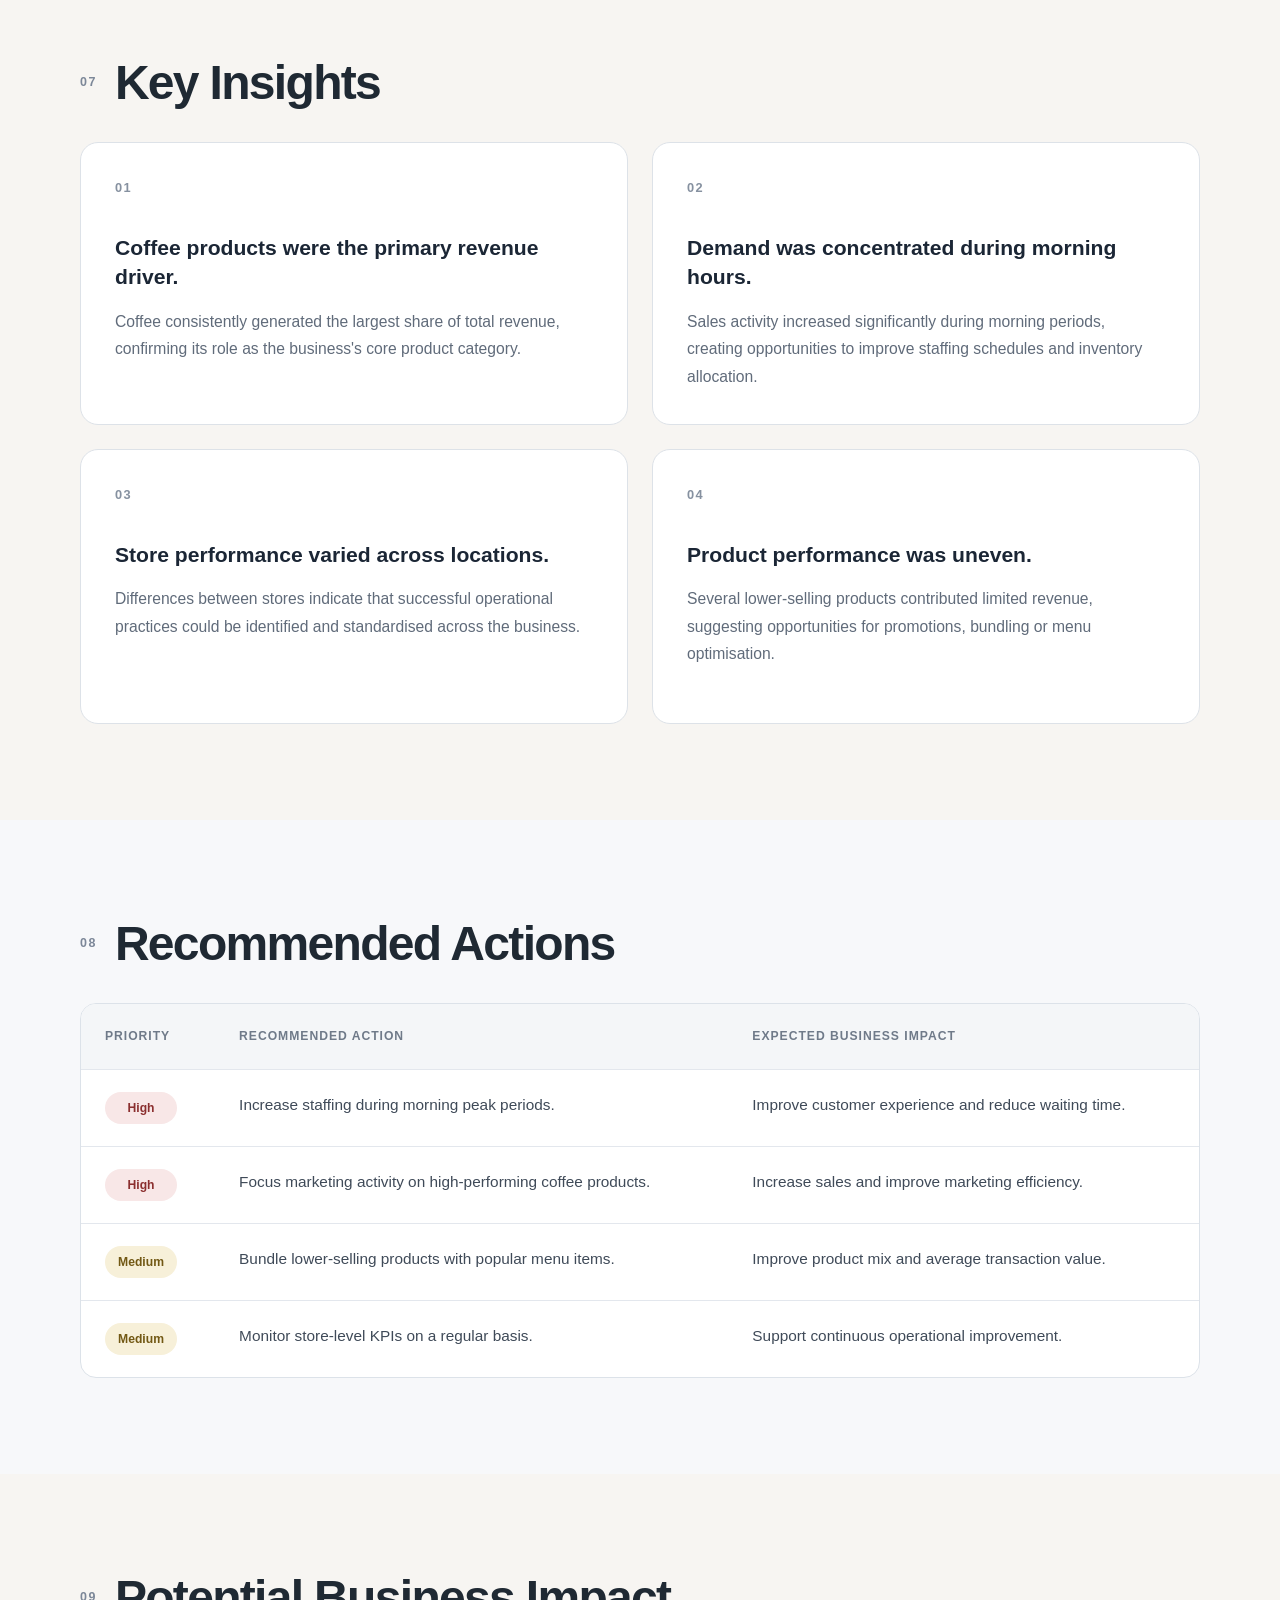
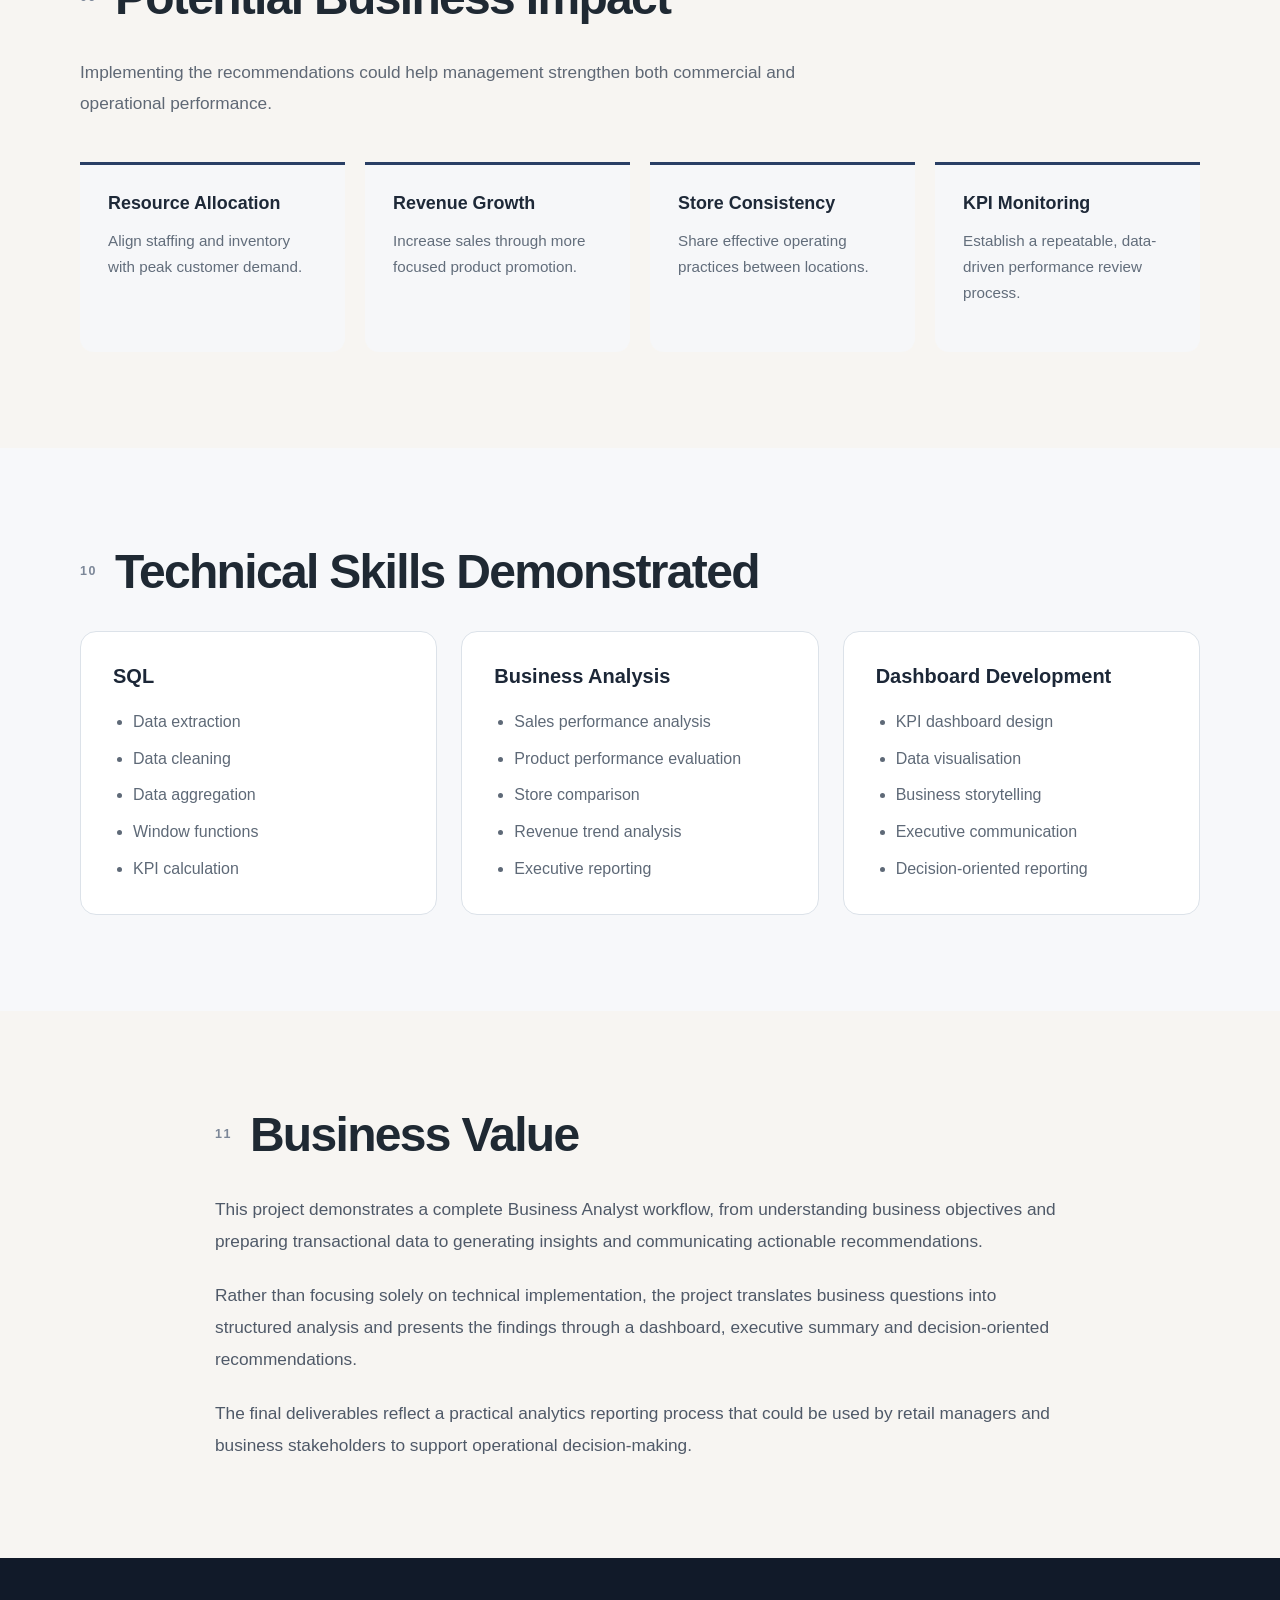
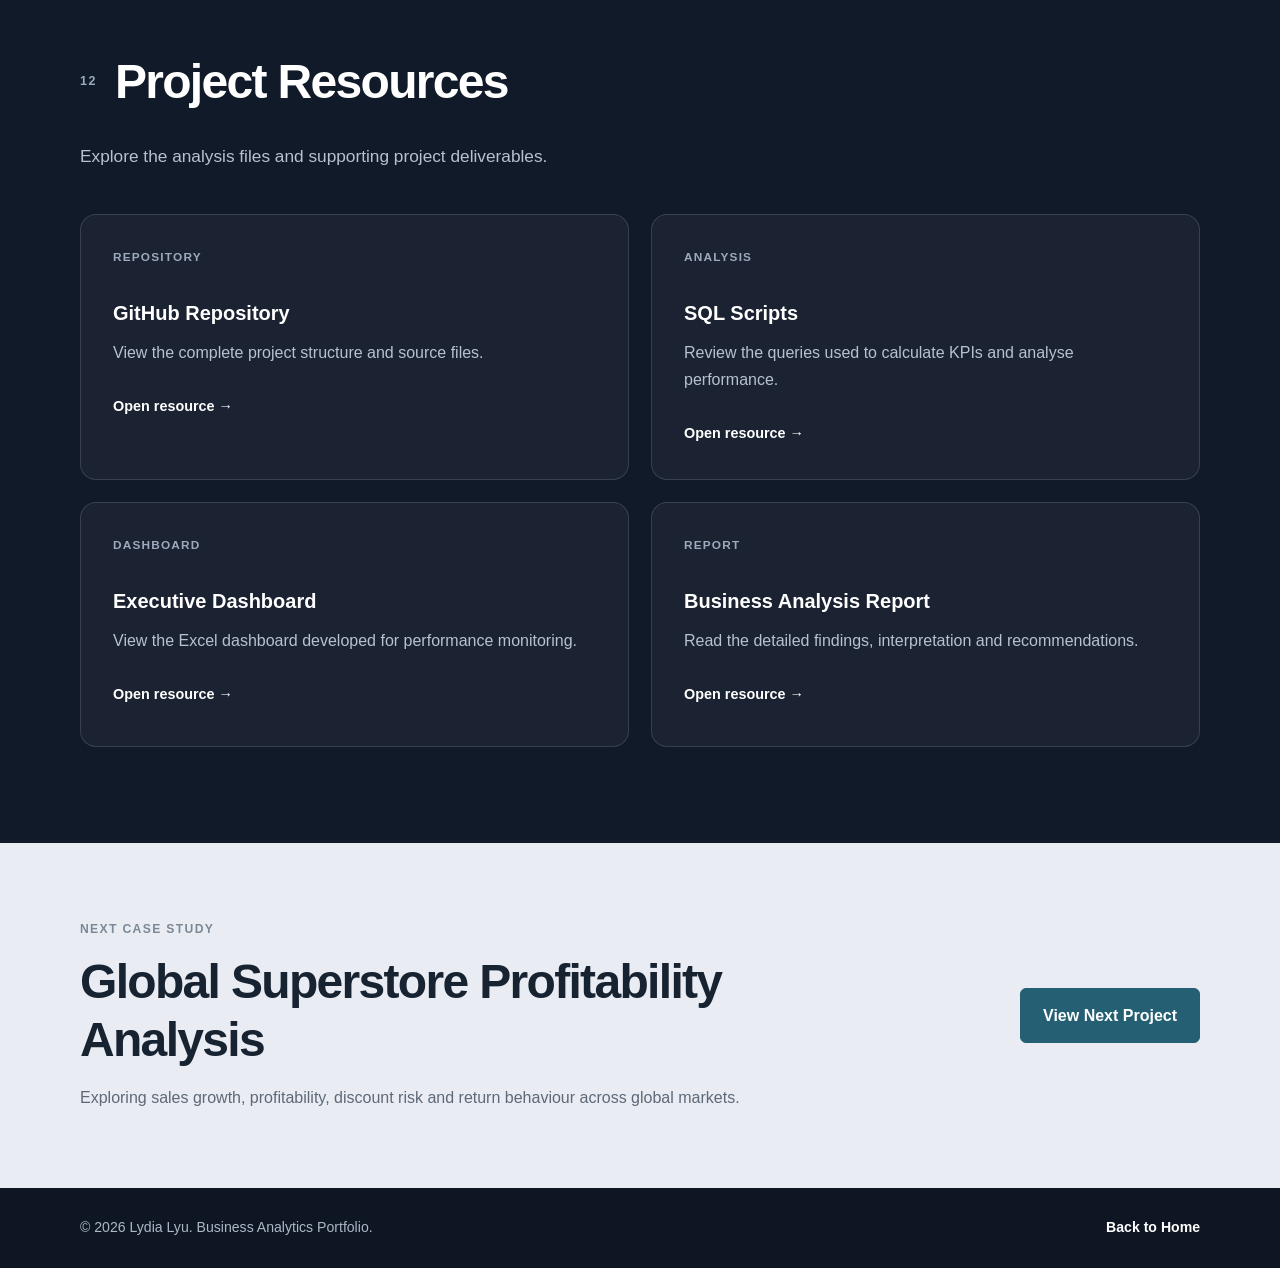
==== commit 17a224ef: "Update coffee-shop.html" ====
--- a/coffee-shop.html
+++ b/coffee-shop.html
@@ -842,6 +842,40 @@
 
         </div>
     </footer>
-
+  <script>
+    const siteHeader = document.querySelector(".site-header");
+
+    let previousScrollPosition = window.scrollY;
+
+    window.addEventListener("scroll", function () {
+        const currentScrollPosition = window.scrollY;
+
+        if (!siteHeader) {
+            return;
+        }
+
+        /*
+         * 页面顶部始终显示导航栏
+         */
+        if (currentScrollPosition <= 80) {
+            siteHeader.classList.remove("nav-hidden");
+            previousScrollPosition = currentScrollPosition;
+            return;
+        }
+
+        /*
+         * 向下滚动：隐藏导航栏
+         * 向上滚动：显示导航栏
+         */
+        if (currentScrollPosition > previousScrollPosition) {
+            siteHeader.classList.add("nav-hidden");
+        } else {
+            siteHeader.classList.remove("nav-hidden");
+        }
+
+        previousScrollPosition = currentScrollPosition;
+    });
+</script>
+    
 </body>
 </html>
--- a/style.css
+++ b/style.css
@@ -353,3 +353,941 @@
     font-size: 1.02rem;
   }
 }
+/* =========================================================
+   Coffee Shop Project Page
+   ========================================================= */
+
+
+/* ---------- General project layout ---------- */
+
+.project-section {
+    padding: 96px 0;
+}
+
+.alternate-section {
+    background: #f7f8fa;
+}
+
+.narrow-container {
+    max-width: 850px;
+}
+
+.section-heading {
+    display: flex;
+    align-items: center;
+    gap: 18px;
+    margin-bottom: 32px;
+}
+
+.section-number {
+    margin: 0;
+    font-size: 0.78rem;
+    font-weight: 700;
+    letter-spacing: 0.12em;
+    color: #7c8798;
+}
+
+.section-heading h2 {
+    margin: 0;
+    font-size: clamp(2rem, 4vw, 3rem);
+    line-height: 1.15;
+}
+
+.section-introduction {
+    max-width: 760px;
+    margin: 0 0 42px;
+    font-size: 1.08rem;
+    line-height: 1.8;
+    color: #5f6875;
+}
+
+.project-copy {
+    font-size: 1.08rem;
+    line-height: 1.85;
+    color: #4f5968;
+}
+
+.project-copy p {
+    margin-top: 0;
+    margin-bottom: 22px;
+}
+
+.project-copy p:last-child {
+    margin-bottom: 0;
+}
+
+
+/* ---------- Project hero ---------- */
+
+.project-hero {
+    padding: 130px 0 95px;
+    background:
+        radial-gradient(
+            circle at top right,
+            rgba(77, 105, 153, 0.15),
+            transparent 38%
+        ),
+        linear-gradient(
+            135deg,
+            #101827 0%,
+            #18243a 55%,
+            #21314e 100%
+        );
+    color: #ffffff;
+}
+
+.project-hero-content {
+    max-width: 960px;
+}
+
+.project-label {
+    margin: 0 0 22px;
+    font-size: 0.82rem;
+    font-weight: 700;
+    letter-spacing: 0.13em;
+    text-transform: uppercase;
+    color: #b8c5d9;
+}
+
+.project-hero h1 {
+    max-width: 900px;
+    margin: 0 0 24px;
+    font-size: clamp(3rem, 7vw, 5.7rem);
+    line-height: 1.03;
+    letter-spacing: -0.045em;
+    color: #ffffff;
+}
+
+.project-subtitle {
+    max-width: 680px;
+    margin: 0;
+    font-size: clamp(1.15rem, 2vw, 1.45rem);
+    line-height: 1.7;
+    color: #c7d0df;
+}
+
+.project-tags {
+    display: flex;
+    flex-wrap: wrap;
+    gap: 10px;
+    margin-top: 34px;
+}
+
+.project-tags span {
+    display: inline-flex;
+    align-items: center;
+    min-height: 34px;
+    padding: 7px 14px;
+    border: 1px solid rgba(255, 255, 255, 0.2);
+    border-radius: 999px;
+    font-size: 0.82rem;
+    font-weight: 600;
+    color: #e4e9f1;
+    background: rgba(255, 255, 255, 0.06);
+}
+
+.project-hero-actions {
+    display: flex;
+    flex-wrap: wrap;
+    gap: 14px;
+    margin-top: 42px;
+}
+
+.project-hero .primary-button {
+    background: #ffffff;
+    color: #172237;
+    border-color: #ffffff;
+}
+
+.project-hero .primary-button:hover {
+    background: #e8edf4;
+    border-color: #e8edf4;
+}
+
+.project-hero .secondary-button {
+    color: #ffffff;
+    border-color: rgba(255, 255, 255, 0.42);
+    background: transparent;
+}
+
+.project-hero .secondary-button:hover {
+    background: rgba(255, 255, 255, 0.1);
+    border-color: rgba(255, 255, 255, 0.7);
+}
+
+
+/* ---------- Dashboard preview ---------- */
+
+.project-dashboard-preview {
+    padding: 0 0 36px;
+    background: linear-gradient(
+        to bottom,
+        #21314e 0,
+        #21314e 48%,
+        #ffffff 48%,
+        #ffffff 100%
+    );
+}
+
+.project-dashboard-preview .container {
+    max-width: 1180px;
+}
+
+.dashboard-image {
+    display: block;
+    width: 100%;
+    height: auto;
+    border-radius: 18px;
+    border: 1px solid #dde2ea;
+    box-shadow: 0 26px 70px rgba(24, 36, 58, 0.17);
+    background: #ffffff;
+}
+
+
+/* ---------- Project snapshot ---------- */
+
+.snapshot-grid {
+    display: grid;
+    grid-template-columns: repeat(4, minmax(0, 1fr));
+    border-top: 1px solid #dde2e8;
+    border-left: 1px solid #dde2e8;
+}
+
+.snapshot-item {
+    min-height: 145px;
+    padding: 28px;
+    border-right: 1px solid #dde2e8;
+    border-bottom: 1px solid #dde2e8;
+    background: #ffffff;
+}
+
+.snapshot-label {
+    margin: 0 0 12px;
+    font-size: 0.75rem;
+    font-weight: 700;
+    letter-spacing: 0.1em;
+    text-transform: uppercase;
+    color: #8a94a3;
+}
+
+.snapshot-value {
+    margin: 0;
+    font-size: 1.02rem;
+    font-weight: 650;
+    line-height: 1.5;
+    color: #1c2636;
+}
+
+
+/* ---------- Business objectives ---------- */
+
+.question-grid {
+    display: grid;
+    grid-template-columns: repeat(2, minmax(0, 1fr));
+    gap: 22px;
+}
+
+.question-card {
+    min-height: 195px;
+    padding: 30px;
+    border: 1px solid #dde2e8;
+    border-radius: 16px;
+    background: #ffffff;
+    transition:
+        transform 0.25s ease,
+        box-shadow 0.25s ease,
+        border-color 0.25s ease;
+}
+
+.question-card:hover {
+    transform: translateY(-5px);
+    border-color: #b7c0ce;
+    box-shadow: 0 16px 36px rgba(20, 31, 49, 0.08);
+}
+
+.question-card:last-child {
+    grid-column: 1 / -1;
+}
+
+.question-number {
+    margin: 0 0 30px;
+    font-size: 0.76rem;
+    font-weight: 700;
+    letter-spacing: 0.1em;
+    color: #8792a1;
+}
+
+.question-card h3 {
+    max-width: 560px;
+    margin: 0;
+    font-size: 1.25rem;
+    line-height: 1.45;
+    color: #1e2938;
+}
+
+
+/* ---------- Workflow ---------- */
+
+.workflow-grid {
+    display: grid;
+    grid-template-columns: repeat(3, minmax(0, 1fr));
+    gap: 22px;
+}
+
+.workflow-step {
+    position: relative;
+    min-height: 235px;
+    padding: 30px;
+    border: 1px solid #dde2e8;
+    border-radius: 16px;
+    background: #ffffff;
+}
+
+.workflow-number {
+    margin: 0 0 40px;
+    font-size: 0.78rem;
+    font-weight: 700;
+    letter-spacing: 0.1em;
+    color: #8893a2;
+}
+
+.workflow-step h3 {
+    margin: 0 0 13px;
+    font-size: 1.18rem;
+    color: #1d2837;
+}
+
+.workflow-step p:last-child {
+    margin: 0;
+    font-size: 0.96rem;
+    line-height: 1.7;
+    color: #66707e;
+}
+
+
+/* ---------- Executive summary ---------- */
+
+.executive-summary {
+    padding: 42px;
+    border-left: 4px solid #263c61;
+    border-radius: 0 16px 16px 0;
+    background: #f4f6f9;
+}
+
+.executive-summary p {
+    margin: 0 0 20px;
+    font-size: 1.12rem;
+    line-height: 1.85;
+    color: #3f4a59;
+}
+
+.executive-summary p:first-child {
+    font-size: 1.32rem;
+    font-weight: 650;
+    color: #1b2637;
+}
+
+.executive-summary p:last-child {
+    margin-bottom: 0;
+}
+
+
+/* ---------- Dashboard section ---------- */
+
+.dashboard-figure {
+    margin: 0;
+}
+
+.dashboard-figure figcaption {
+    margin-top: 18px;
+    text-align: center;
+    font-size: 0.9rem;
+    line-height: 1.6;
+    color: #747e8d;
+}
+
+
+/* ---------- Insights ---------- */
+
+.insight-grid {
+    display: grid;
+    grid-template-columns: repeat(2, minmax(0, 1fr));
+    gap: 24px;
+}
+
+.insight-card {
+    min-height: 275px;
+    padding: 34px;
+    border: 1px solid #dde2e8;
+    border-radius: 18px;
+    background: #ffffff;
+}
+
+.insight-number {
+    margin: 0 0 34px;
+    font-size: 0.8rem;
+    font-weight: 700;
+    letter-spacing: 0.1em;
+    color: #8691a0;
+}
+
+.insight-card h3 {
+    margin: 0 0 16px;
+    font-size: 1.32rem;
+    line-height: 1.4;
+    color: #1b2635;
+}
+
+.insight-card p:last-child {
+    margin: 0;
+    font-size: 0.98rem;
+    line-height: 1.75;
+    color: #606b7a;
+}
+
+
+/* ---------- Recommendation table ---------- */
+
+.recommendation-table-wrapper {
+    overflow-x: auto;
+    border: 1px solid #dce2e9;
+    border-radius: 16px;
+    background: #ffffff;
+}
+
+.recommendation-table {
+    width: 100%;
+    min-width: 760px;
+    border-collapse: collapse;
+}
+
+.recommendation-table th,
+.recommendation-table td {
+    padding: 22px 24px;
+    text-align: left;
+    vertical-align: top;
+    border-bottom: 1px solid #e3e7ed;
+}
+
+.recommendation-table th {
+    font-size: 0.76rem;
+    font-weight: 700;
+    letter-spacing: 0.08em;
+    text-transform: uppercase;
+    color: #6f7a89;
+    background: #f4f6f8;
+}
+
+.recommendation-table td {
+    font-size: 0.96rem;
+    line-height: 1.65;
+    color: #3f4a58;
+}
+
+.recommendation-table tbody tr:last-child td {
+    border-bottom: none;
+}
+
+.recommendation-table tbody tr:hover {
+    background: #fafbfc;
+}
+
+.priority {
+    display: inline-flex;
+    align-items: center;
+    justify-content: center;
+    min-width: 72px;
+    padding: 6px 11px;
+    border-radius: 999px;
+    font-size: 0.76rem;
+    font-weight: 700;
+}
+
+.priority-high {
+    color: #8b2f2f;
+    background: #f8e7e7;
+}
+
+.priority-medium {
+    color: #725814;
+    background: #f7f0d9;
+}
+
+
+/* ---------- Business impact ---------- */
+
+.impact-grid {
+    display: grid;
+    grid-template-columns: repeat(4, minmax(0, 1fr));
+    gap: 20px;
+}
+
+.impact-card {
+    min-height: 190px;
+    padding: 28px;
+    border-top: 3px solid #293f65;
+    border-radius: 0 0 14px 14px;
+    background: #f6f7f9;
+}
+
+.impact-card h3 {
+    margin: 0 0 14px;
+    font-size: 1.12rem;
+    color: #1e2938;
+}
+
+.impact-card p {
+    margin: 0;
+    font-size: 0.95rem;
+    line-height: 1.7;
+    color: #626d7b;
+}
+
+
+/* ---------- Technical skills ---------- */
+
+.skills-grid {
+    display: grid;
+    grid-template-columns: repeat(3, minmax(0, 1fr));
+    gap: 24px;
+}
+
+.skill-group {
+    padding: 32px;
+    border: 1px solid #dce2e9;
+    border-radius: 16px;
+    background: #ffffff;
+}
+
+.skill-group h3 {
+    margin: 0 0 22px;
+    font-size: 1.25rem;
+    color: #1c2737;
+}
+
+.skill-group ul {
+    margin: 0;
+    padding-left: 20px;
+}
+
+.skill-group li {
+    margin-bottom: 12px;
+    line-height: 1.55;
+    color: #5e6977;
+}
+
+.skill-group li:last-child {
+    margin-bottom: 0;
+}
+
+
+/* ---------- Resources ---------- */
+
+.resources-section {
+    background: #111a29;
+    color: #ffffff;
+}
+
+.resources-section .section-heading h2 {
+    color: #ffffff;
+}
+
+.resources-section .section-number {
+    color: #9ba8bb;
+}
+
+.resources-section .section-introduction {
+    color: #b7c1cf;
+}
+
+.resource-grid {
+    display: grid;
+    grid-template-columns: repeat(2, minmax(0, 1fr));
+    gap: 22px;
+}
+
+.resource-card {
+    display: block;
+    min-height: 245px;
+    padding: 32px;
+    border: 1px solid rgba(255, 255, 255, 0.13);
+    border-radius: 16px;
+    color: #ffffff;
+    text-decoration: none;
+    background: rgba(255, 255, 255, 0.045);
+    transition:
+        transform 0.25s ease,
+        background 0.25s ease,
+        border-color 0.25s ease;
+}
+
+.resource-card:hover {
+    transform: translateY(-5px);
+    border-color: rgba(255, 255, 255, 0.28);
+    background: rgba(255, 255, 255, 0.08);
+}
+
+.resource-type {
+    display: block;
+    margin-bottom: 34px;
+    font-size: 0.74rem;
+    font-weight: 700;
+    letter-spacing: 0.1em;
+    text-transform: uppercase;
+    color: #9daabd;
+}
+
+.resource-card h3 {
+    margin: 0 0 14px;
+    font-size: 1.25rem;
+    color: #ffffff;
+}
+
+.resource-card p {
+    margin: 0 0 26px;
+    line-height: 1.7;
+    color: #b7c1cf;
+}
+
+.resource-link {
+    font-size: 0.9rem;
+    font-weight: 700;
+    color: #ffffff;
+}
+
+
+/* ---------- Next project ---------- */
+
+.next-project-section {
+    padding: 76px 0;
+    background: #e9edf3;
+}
+
+.next-project-content {
+    display: flex;
+    align-items: center;
+    justify-content: space-between;
+    gap: 48px;
+}
+
+.next-project-content > div {
+    max-width: 720px;
+}
+
+.next-project-label {
+    margin: 0 0 14px;
+    font-size: 0.76rem;
+    font-weight: 700;
+    letter-spacing: 0.11em;
+    text-transform: uppercase;
+    color: #7d8897;
+}
+
+.next-project-content h2 {
+    margin: 0 0 16px;
+    font-size: clamp(1.9rem, 4vw, 3rem);
+    line-height: 1.2;
+    color: #182332;
+}
+
+.next-project-content p:last-child {
+    margin: 0;
+    line-height: 1.7;
+    color: #5e6876;
+}
+
+
+/* ---------- Project footer ---------- */
+
+.site-footer {
+    padding: 28px 0;
+    background: #0e1623;
+    color: #adb7c6;
+}
+
+.footer-content {
+    display: flex;
+    align-items: center;
+    justify-content: space-between;
+    gap: 24px;
+}
+
+.footer-content p {
+    margin: 0;
+    font-size: 0.88rem;
+}
+
+.footer-content a {
+    color: #ffffff;
+    text-decoration: none;
+    font-size: 0.88rem;
+    font-weight: 600;
+}
+
+.footer-content a:hover {
+    text-decoration: underline;
+}
+
+
+/* ---------- Anchor scroll position ---------- */
+
+#dashboard,
+#resources {
+    scroll-margin-top: 85px;
+}
+
+
+/* ---------- Responsive: tablets ---------- */
+
+@media (max-width: 980px) {
+
+    .project-section {
+        padding: 80px 0;
+    }
+
+    .snapshot-grid {
+        grid-template-columns: repeat(2, minmax(0, 1fr));
+    }
+
+    .workflow-grid {
+        grid-template-columns: repeat(2, minmax(0, 1fr));
+    }
+
+    .impact-grid {
+        grid-template-columns: repeat(2, minmax(0, 1fr));
+    }
+
+    .skills-grid {
+        grid-template-columns: 1fr;
+    }
+
+    .next-project-content {
+        align-items: flex-start;
+        flex-direction: column;
+    }
+}
+
+
+/* ---------- Responsive: mobile ---------- */
+
+@media (max-width: 700px) {
+
+    .project-hero {
+        padding: 105px 0 72px;
+    }
+
+    .project-hero h1 {
+        font-size: clamp(2.55rem, 13vw, 4rem);
+    }
+
+    .project-hero-actions {
+        flex-direction: column;
+        align-items: stretch;
+    }
+
+    .project-hero-actions .button {
+        width: 100%;
+        text-align: center;
+    }
+
+    .project-dashboard-preview {
+        padding-bottom: 10px;
+    }
+
+    .dashboard-image {
+        border-radius: 10px;
+    }
+
+    .project-section {
+        padding: 64px 0;
+    }
+
+    .section-heading {
+        align-items: flex-start;
+        flex-direction: column;
+        gap: 8px;
+        margin-bottom: 26px;
+    }
+
+    .section-heading h2 {
+        font-size: 2rem;
+    }
+
+    .snapshot-grid,
+    .question-grid,
+    .workflow-grid,
+    .insight-grid,
+    .impact-grid,
+    .resource-grid {
+        grid-template-columns: 1fr;
+    }
+
+    .question-card:last-child {
+        grid-column: auto;
+    }
+
+    .snapshot-item {
+        min-height: auto;
+        padding: 24px;
+    }
+
+    .question-card,
+    .workflow-step,
+    .insight-card,
+    .impact-card,
+    .resource-card {
+        min-height: auto;
+    }
+
+    .executive-summary {
+        padding: 28px 24px;
+    }
+
+    .executive-summary p:first-child {
+        font-size: 1.18rem;
+    }
+
+    .recommendation-table th,
+    .recommendation-table td {
+        padding: 18px;
+    }
+
+    .next-project-section {
+        padding: 60px 0;
+    }
+
+    .footer-content {
+        align-items: flex-start;
+        flex-direction: column;
+        gap: 12px;
+    }
+}
+
+
+/* ---------- Extra-small screens ---------- */
+
+@media (max-width: 430px) {
+
+    .project-tags {
+        gap: 8px;
+    }
+
+    .project-tags span {
+        font-size: 0.75rem;
+    }
+
+    .question-card,
+    .workflow-step,
+    .insight-card,
+    .skill-group,
+    .resource-card {
+        padding: 24px;
+    }
+
+    .section-introduction,
+    .project-copy {
+        font-size: 1rem;
+    }
+}
+/* =========================================================
+   Project Page Navigation Fix
+   横向导航 + 滚动自动隐藏
+   ========================================================= */
+
+.site-header {
+    position: sticky;
+    top: 0;
+    z-index: 1000;
+    width: 100%;
+    background: rgba(255, 255, 255, 0.96);
+    border-bottom: 1px solid #e5e7eb;
+    backdrop-filter: blur(12px);
+    -webkit-backdrop-filter: blur(12px);
+
+    transform: translateY(0);
+    transition: transform 0.3s ease;
+}
+
+/* 向下滚动时隐藏导航栏 */
+.site-header.nav-hidden {
+    transform: translateY(-100%);
+}
+
+.site-header .navbar {
+    display: flex;
+    align-items: center;
+    justify-content: space-between;
+    min-height: 72px;
+}
+
+.site-header .logo {
+    font-size: 1.1rem;
+    font-weight: 700;
+    color: #172033;
+    text-decoration: none;
+    white-space: nowrap;
+}
+
+.site-header .nav-links {
+    display: flex;
+    align-items: center;
+    gap: 32px;
+
+    margin: 0;
+    padding: 0;
+    list-style: none;
+}
+
+.site-header .nav-links li {
+    margin: 0;
+    padding: 0;
+    list-style: none;
+}
+
+.site-header .nav-links a {
+    display: inline-block;
+    color: #2f3847;
+    font-size: 0.93rem;
+    font-weight: 600;
+    text-decoration: none;
+    transition: color 0.2s ease;
+}
+
+.site-header .nav-links a:hover {
+    color: #71809a;
+}
+
+
+/* 手机端仍保持横向，但缩小间距 */
+
+@media (max-width: 700px) {
+
+    .site-header .navbar {
+        min-height: 64px;
+    }
+
+    .site-header .nav-links {
+        gap: 16px;
+    }
+
+    .site-header .nav-links a {
+        font-size: 0.82rem;
+    }
+}
+
+
+@media (max-width: 480px) {
+
+    .site-header .navbar {
+        flex-wrap: wrap;
+        padding-top: 14px;
+        padding-bottom: 14px;
+        gap: 12px;
+    }
+
+    .site-header .nav-links {
+        width: 100%;
+        justify-content: space-between;
+        gap: 10px;
+    }
+}
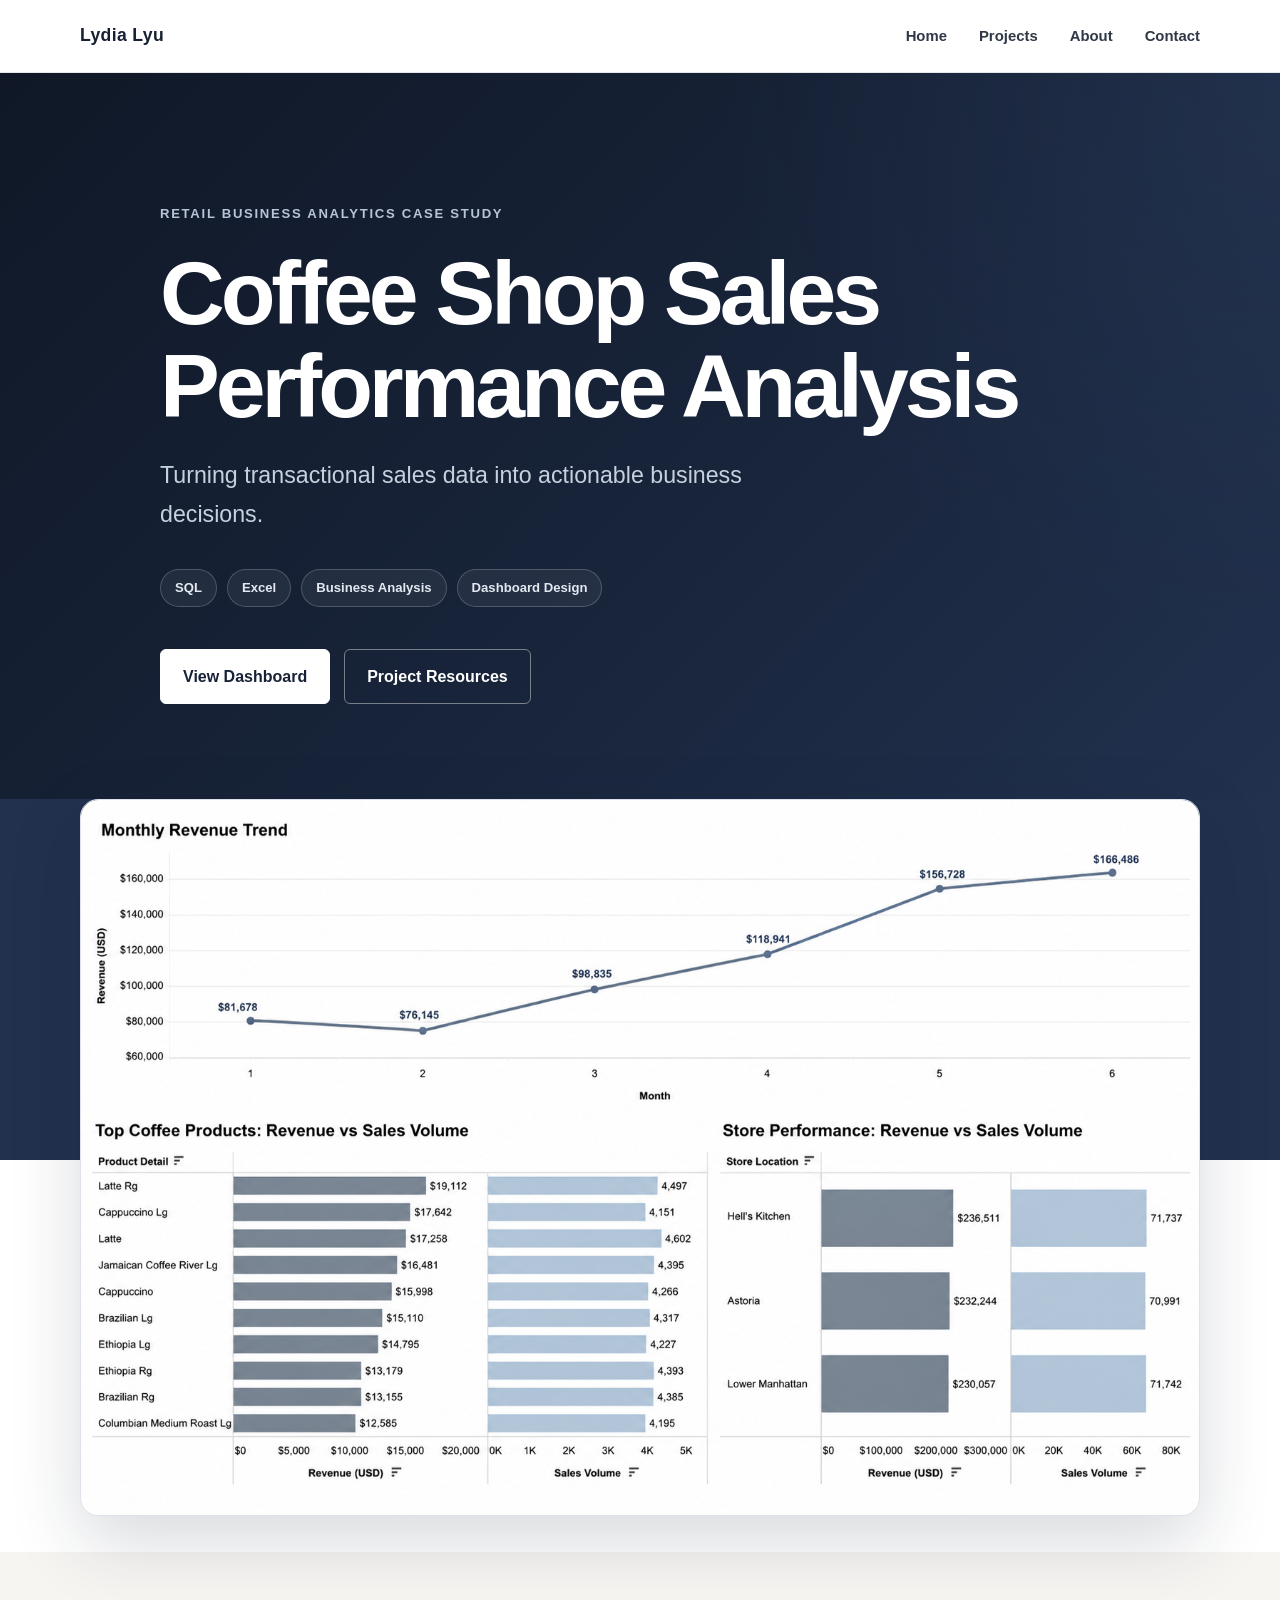
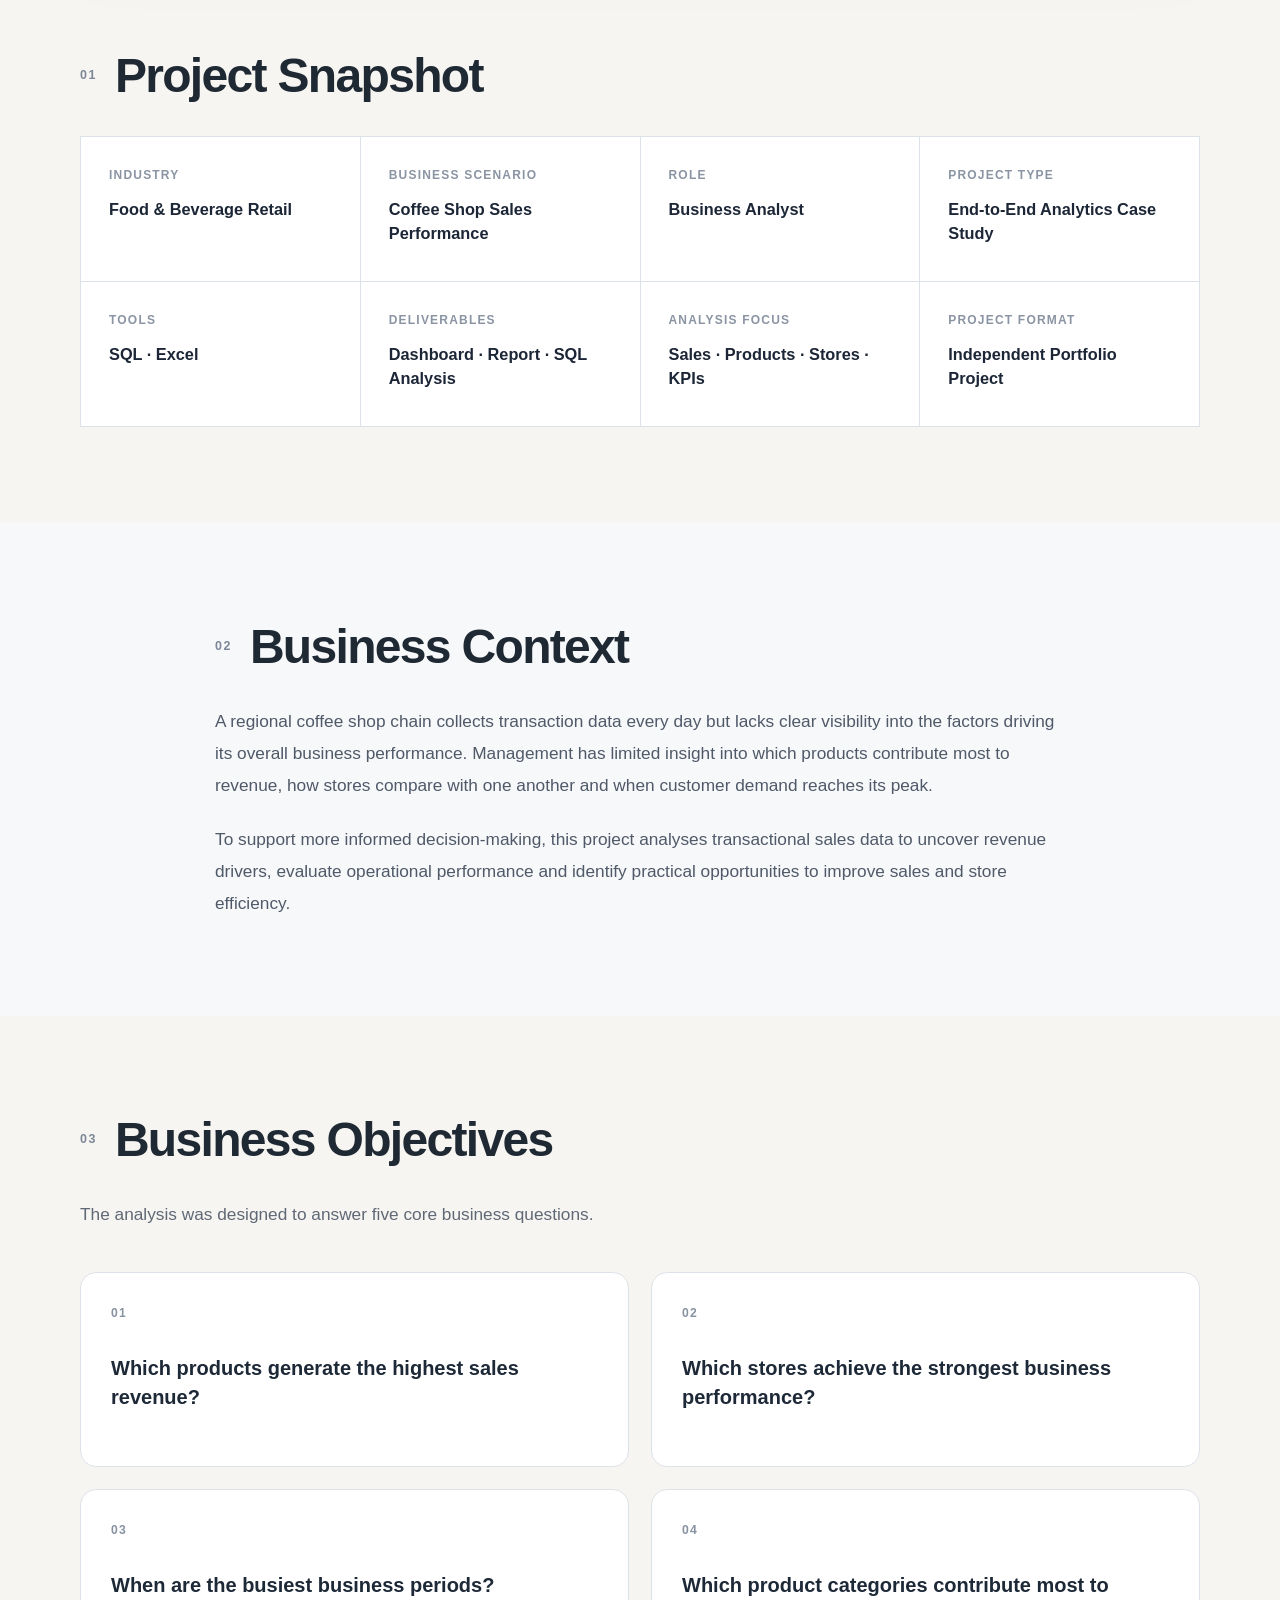
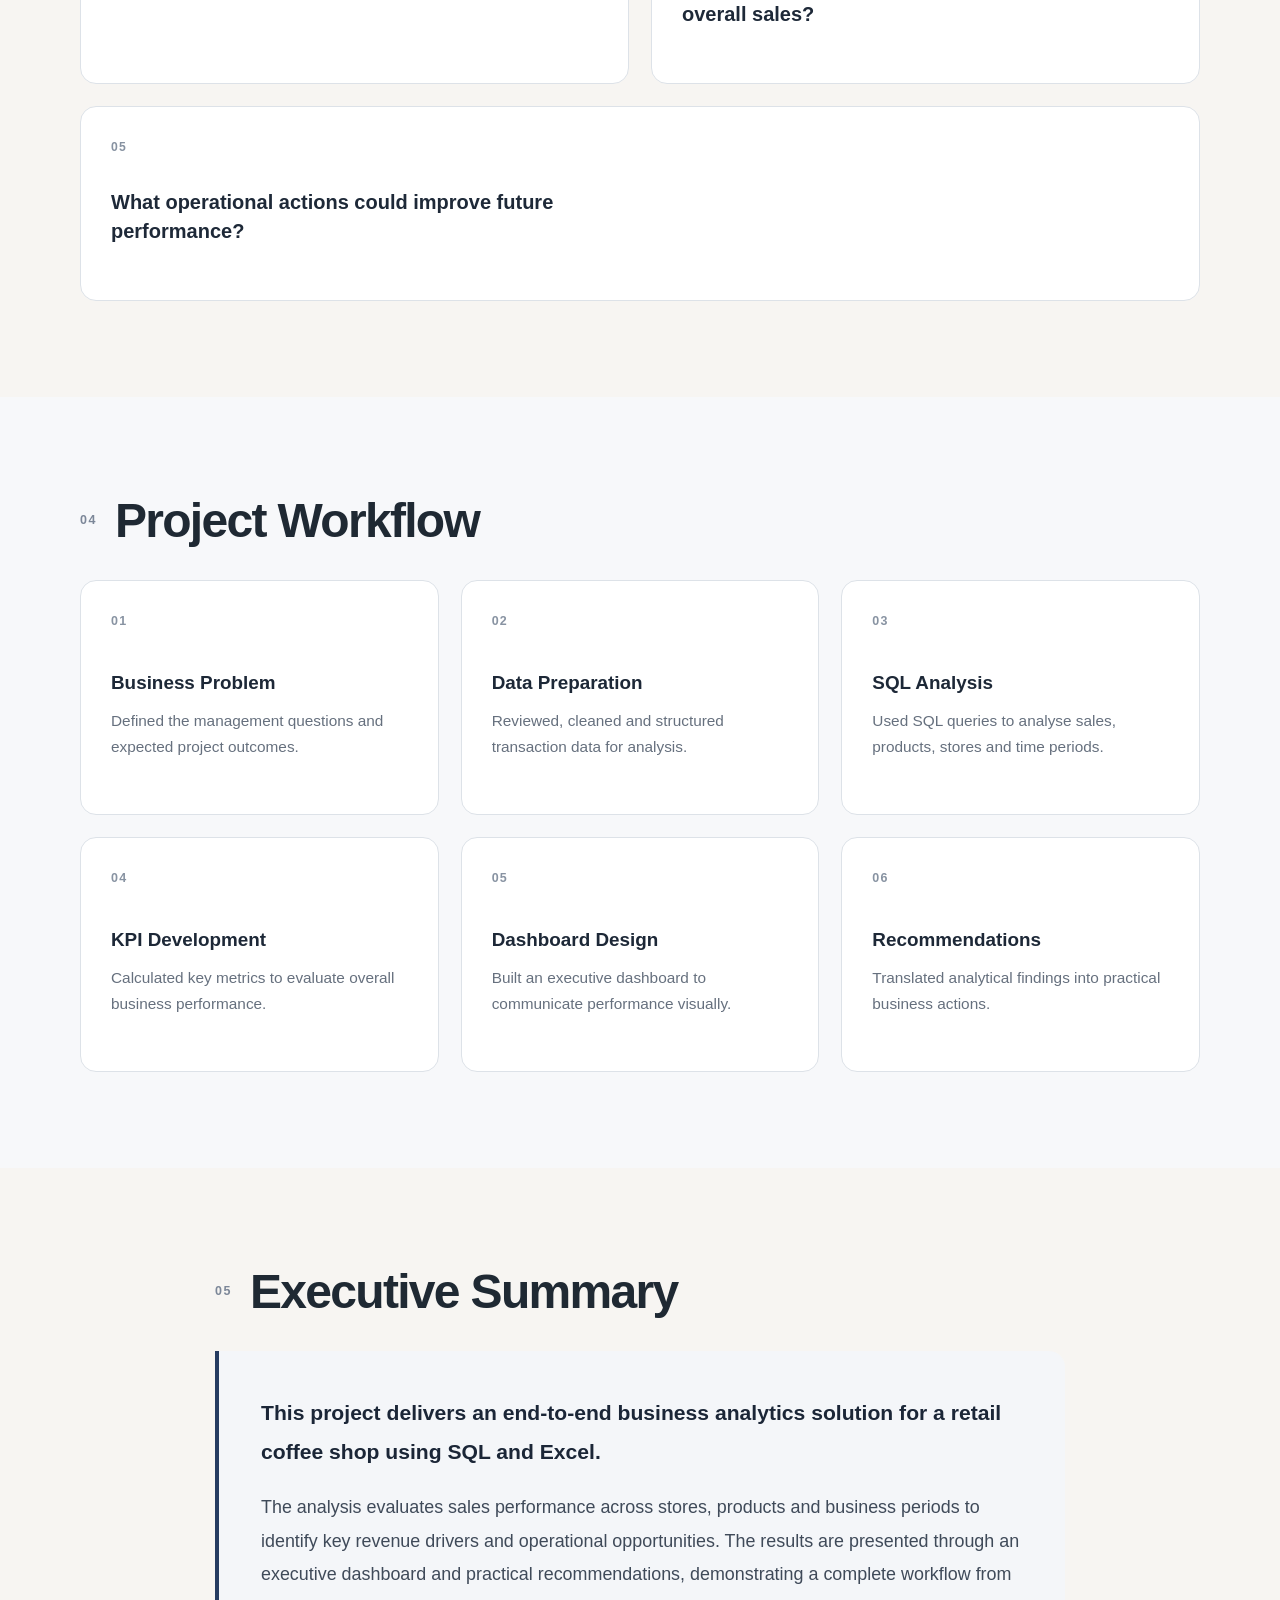
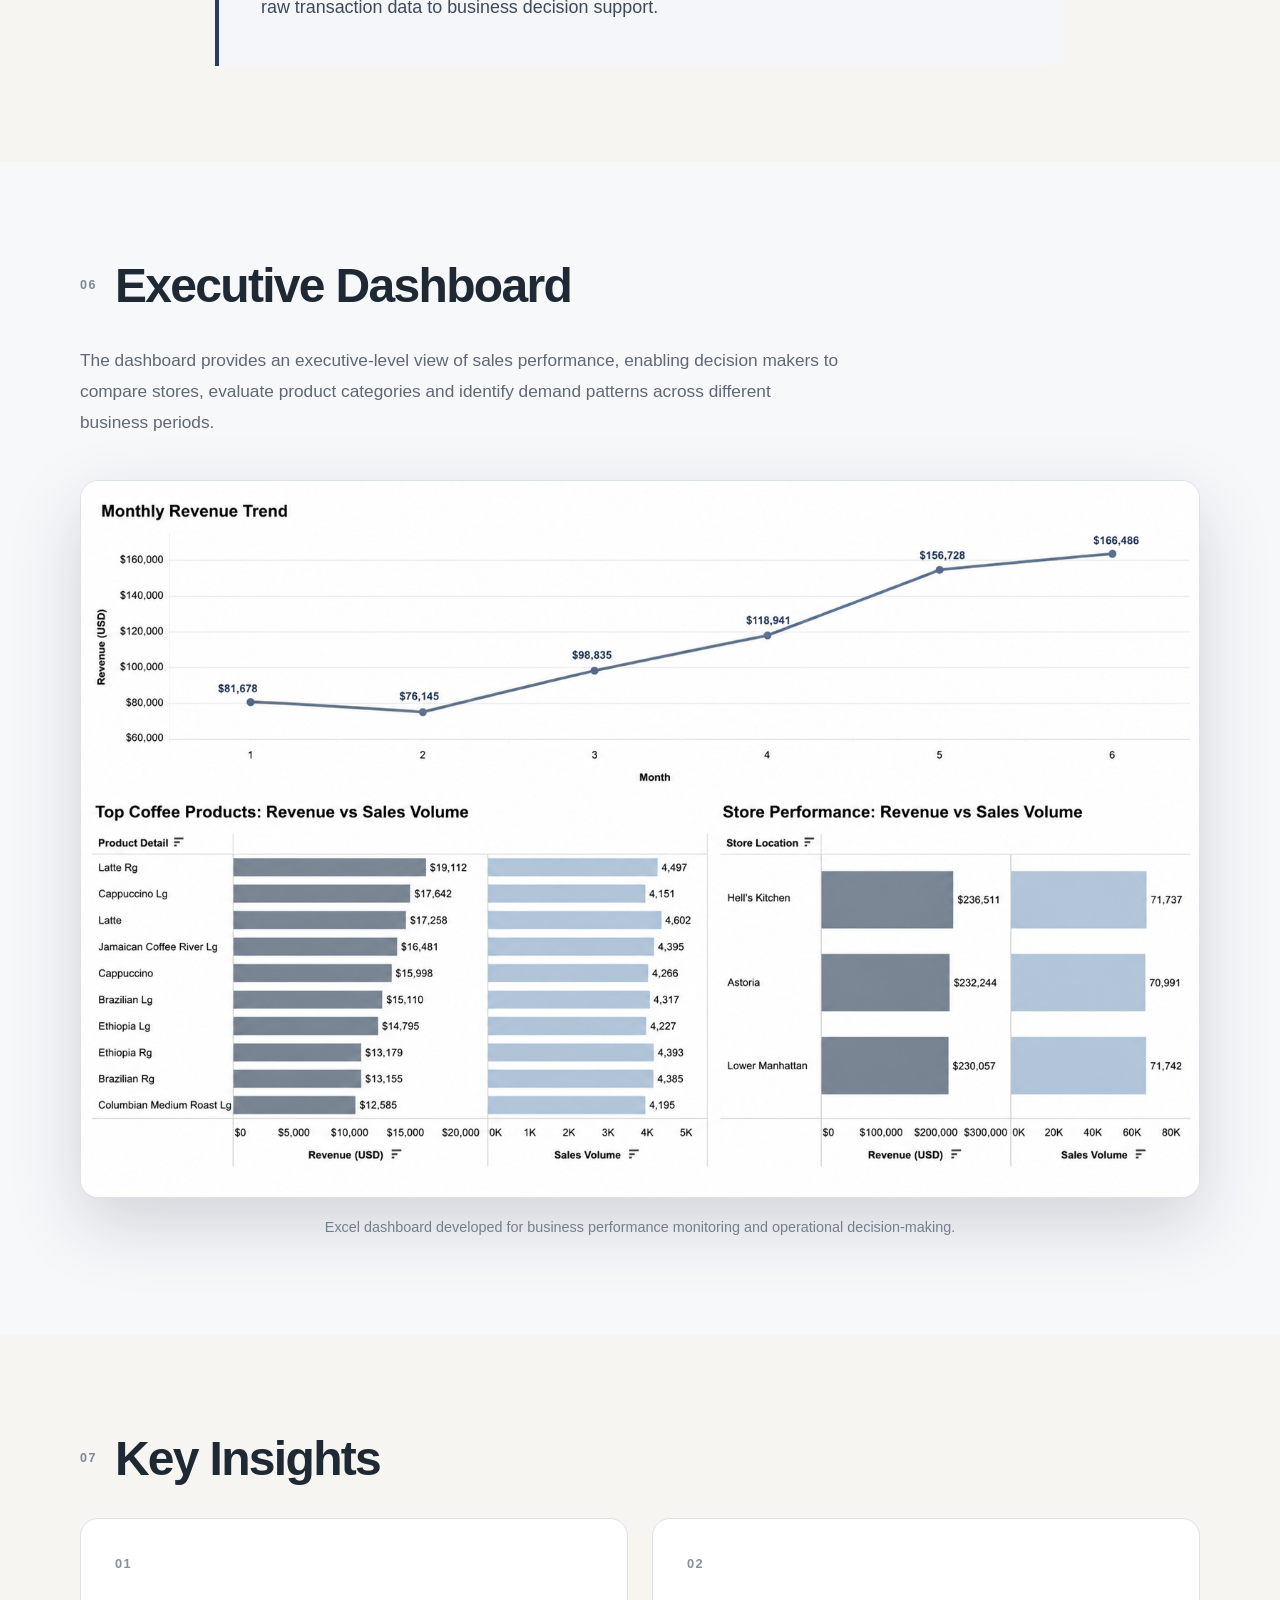
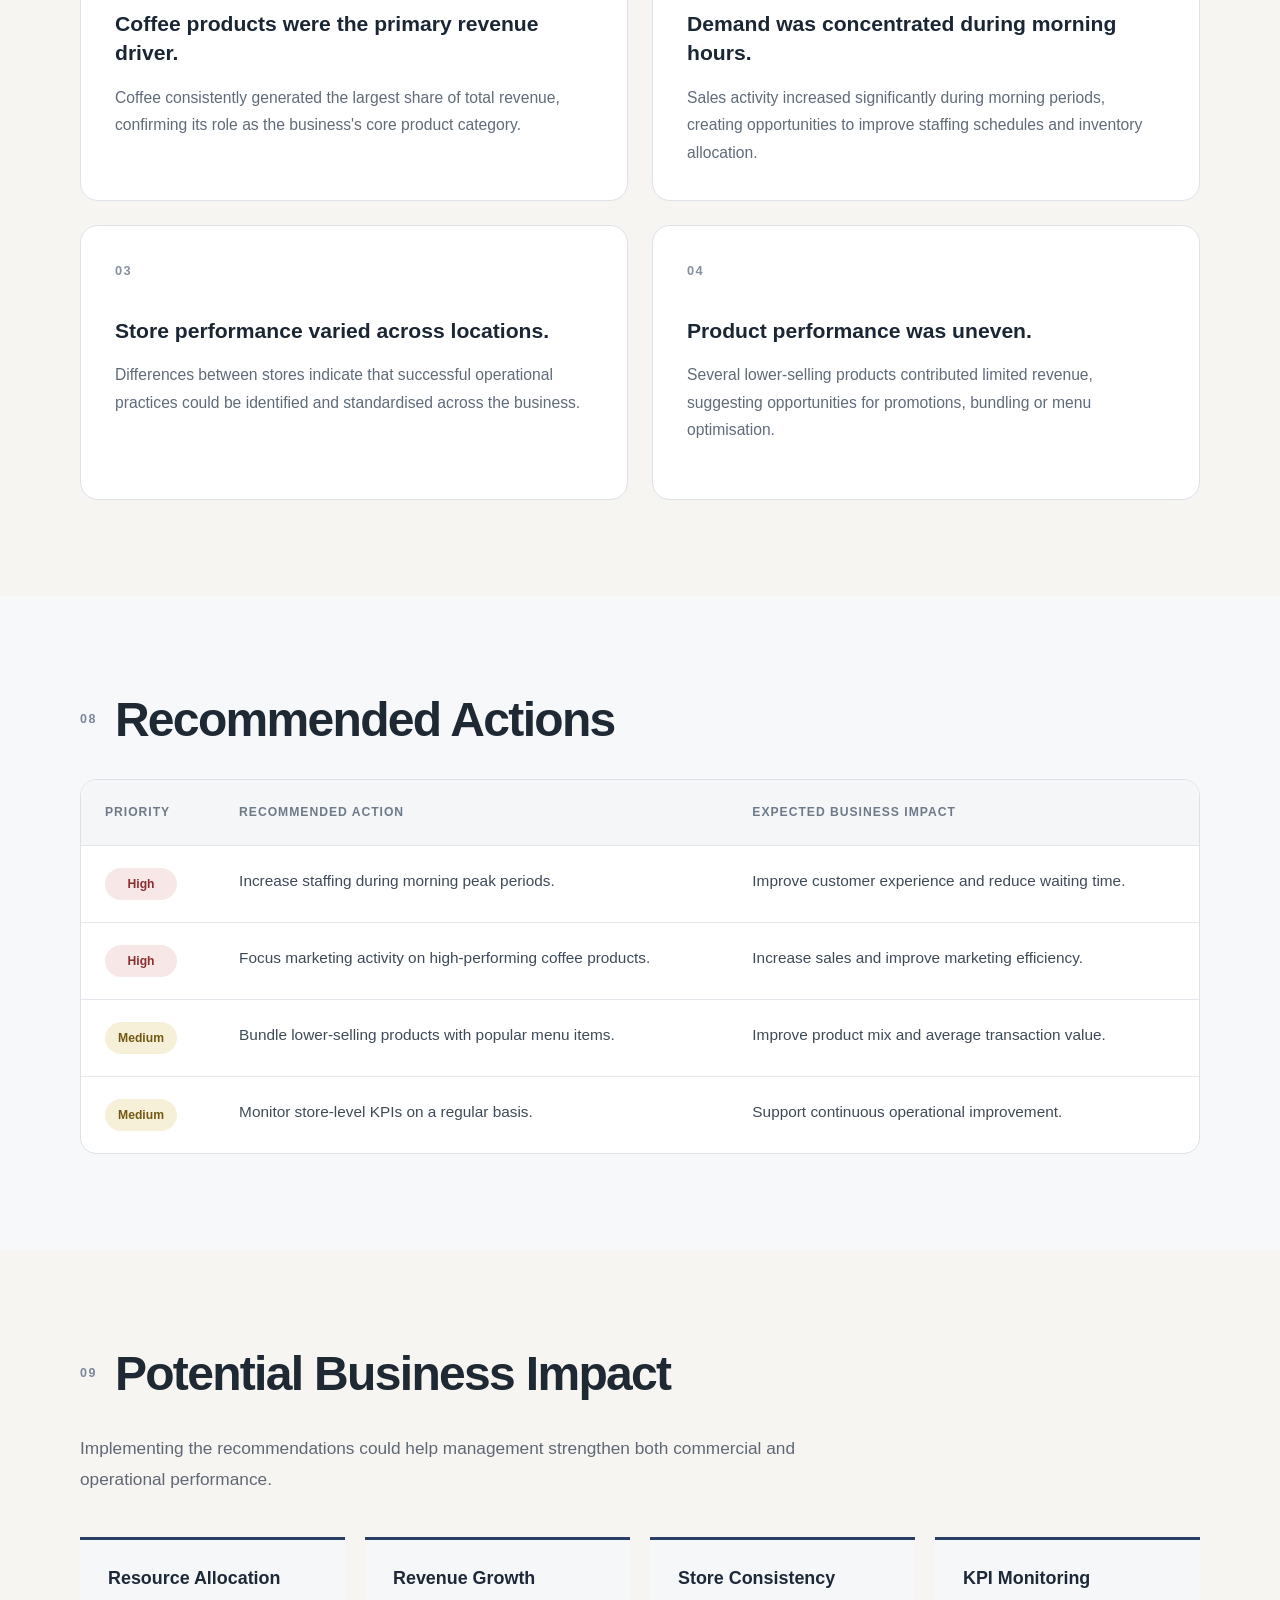
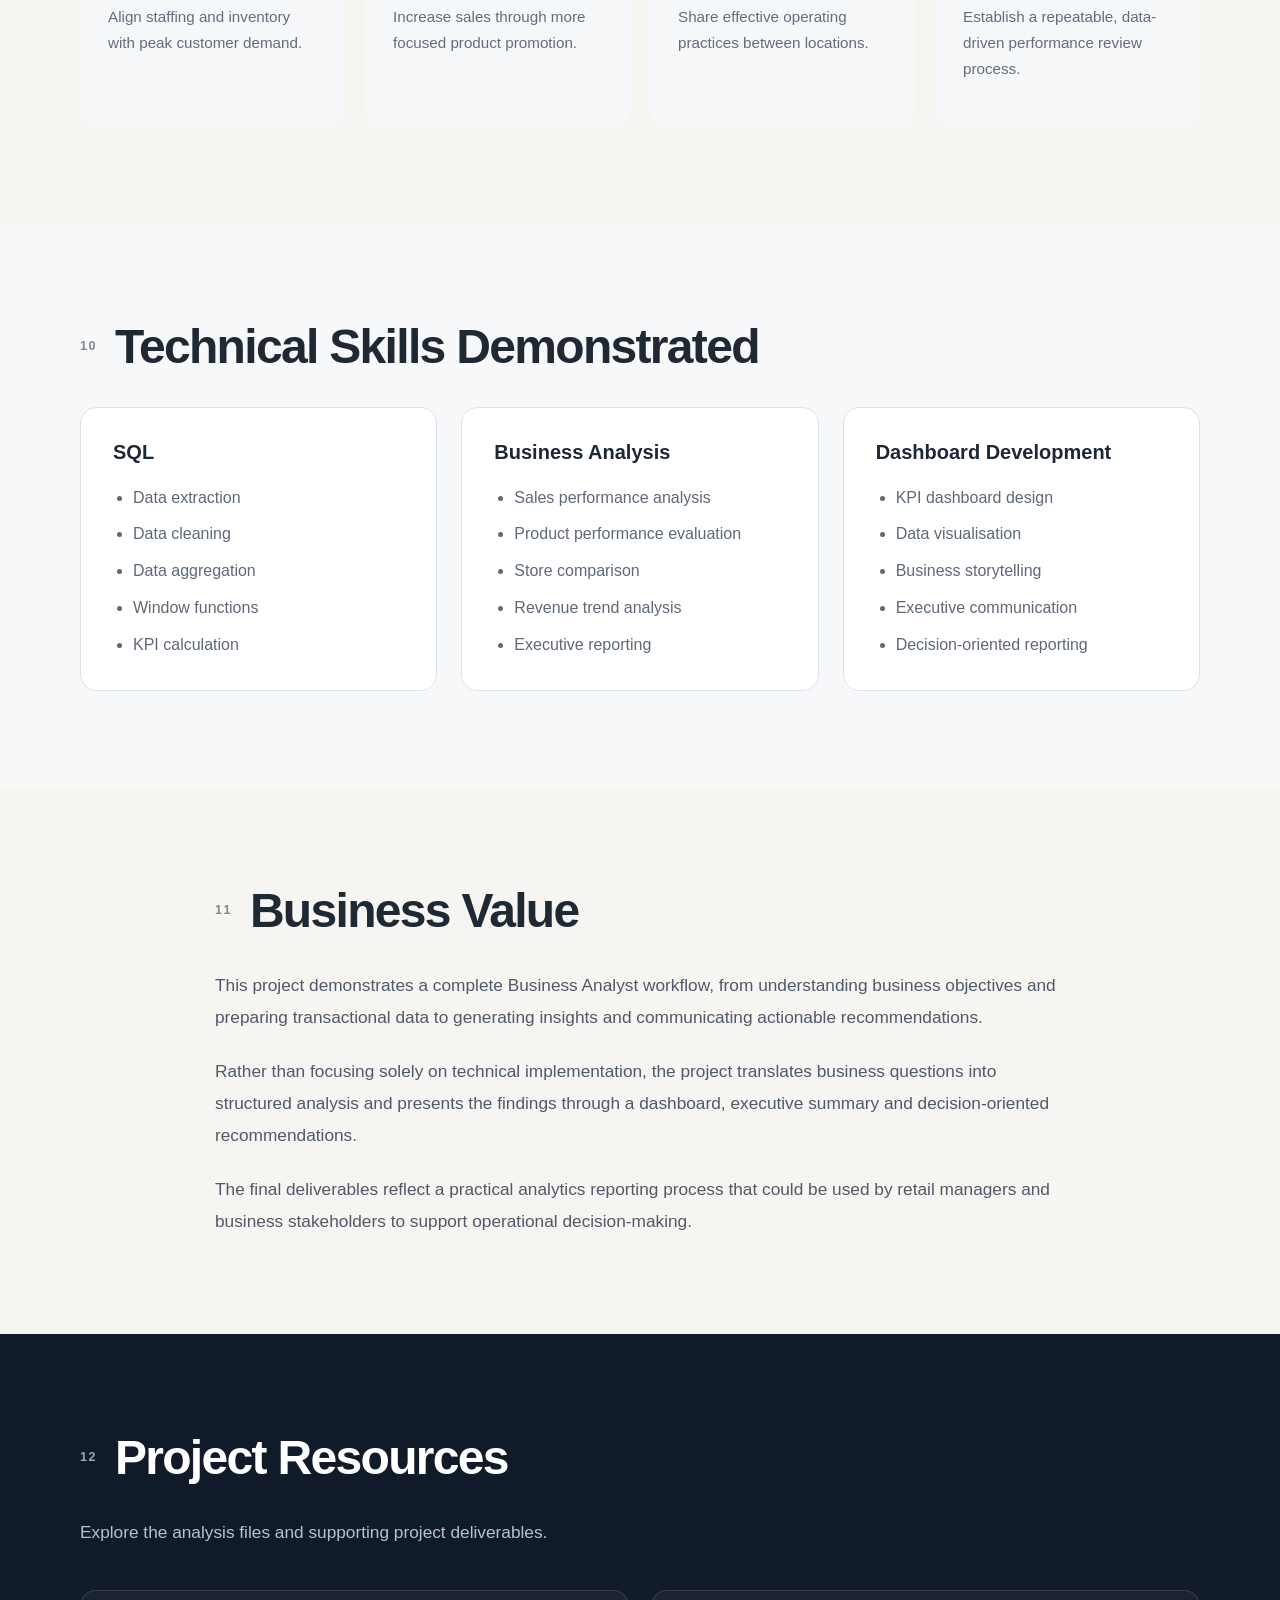
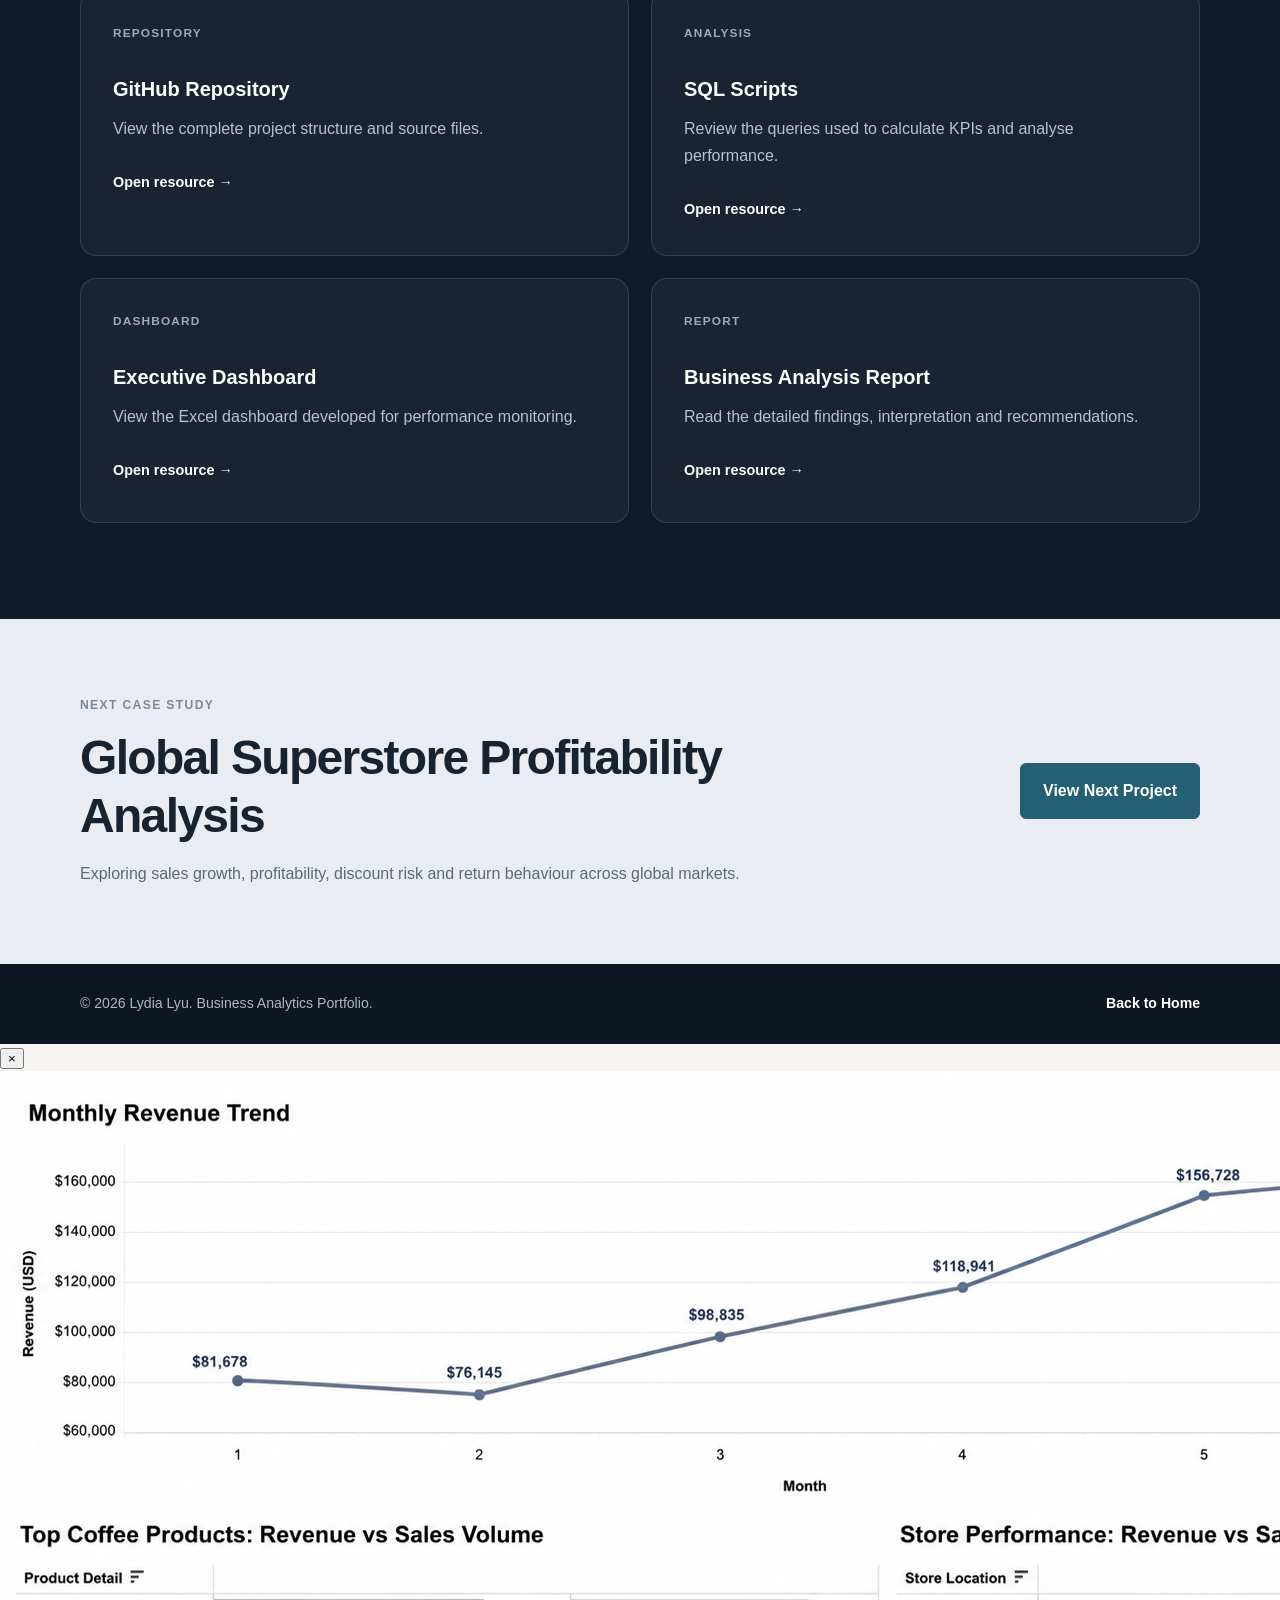
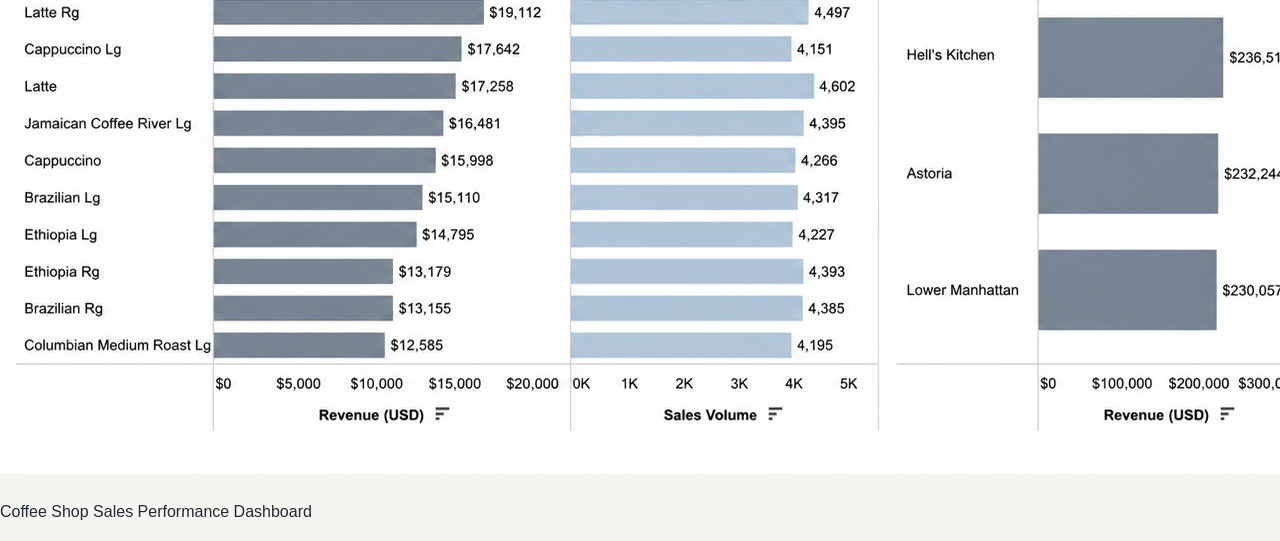
==== commit 243fc7a3: "Update coffee-shop.html" ====
--- a/coffee-shop.html
+++ b/coffee-shop.html
@@ -88,10 +88,13 @@
                 -->
 
                 <img
-                    src="assets/images/coffee-shop-dashboard.png"
-                    alt="Coffee Shop Sales Performance Dashboard"
-                    class="dashboard-image"
-                >
+    src="assets/images/coffee-shop-dashboard.png"
+    alt="Coffee Shop Sales Performance Dashboard"
+    class="dashboard-image"
+    data-lightbox="dashboard"
+    tabindex="0"
+    role="button"
+>
 
             </div>
         </section>
@@ -876,6 +879,105 @@
         previousScrollPosition = currentScrollPosition;
     });
 </script>
+<!-- Dashboard Lightbox -->
+<div
+    class="dashboard-lightbox"
+    id="dashboard-lightbox"
+    aria-hidden="true"
+>
+    <button
+        class="lightbox-close"
+        id="lightbox-close"
+        type="button"
+        aria-label="Close dashboard preview"
+    >
+        ×
+    </button>
+
+    <div class="lightbox-content">
+        <img
+            src="assets/images/coffee-shop-dashboard.png"
+            alt="Coffee Shop Sales Performance Dashboard enlarged"
+            class="lightbox-image"
+        >
+
+        <p class="lightbox-caption">
+            Coffee Shop Sales Performance Dashboard
+        </p>
+    </div>
+</div>
+<script>
+    const dashboardImages = document.querySelectorAll(
+        '[data-lightbox="dashboard"]'
+    );
+
+    const dashboardLightbox = document.getElementById(
+        "dashboard-lightbox"
+    );
+
+    const lightboxClose = document.getElementById(
+        "lightbox-close"
+    );
+
+    function openDashboardLightbox() {
+        if (!dashboardLightbox) {
+            return;
+        }
+
+        dashboardLightbox.classList.add("lightbox-open");
+        dashboardLightbox.setAttribute("aria-hidden", "false");
+        document.body.classList.add("lightbox-active");
+
+        if (lightboxClose) {
+            lightboxClose.focus();
+        }
+    }
+
+    function closeDashboardLightbox() {
+        if (!dashboardLightbox) {
+            return;
+        }
+
+        dashboardLightbox.classList.remove("lightbox-open");
+        dashboardLightbox.setAttribute("aria-hidden", "true");
+        document.body.classList.remove("lightbox-active");
+    }
+
+    dashboardImages.forEach(function (image) {
+        image.addEventListener("click", openDashboardLightbox);
+
+        image.addEventListener("keydown", function (event) {
+            if (event.key === "Enter" || event.key === " ") {
+                event.preventDefault();
+                openDashboardLightbox();
+            }
+        });
+    });
+
+    if (lightboxClose) {
+        lightboxClose.addEventListener(
+            "click",
+            closeDashboardLightbox
+        );
+    }
+
+    if (dashboardLightbox) {
+        dashboardLightbox.addEventListener(
+            "click",
+            function (event) {
+                if (event.target === dashboardLightbox) {
+                    closeDashboardLightbox();
+                }
+            }
+        );
+    }
+
+    document.addEventListener("keydown", function (event) {
+        if (event.key === "Escape") {
+            closeDashboardLightbox();
+        }
+    });
+</script>
     
 </body>
 </html>
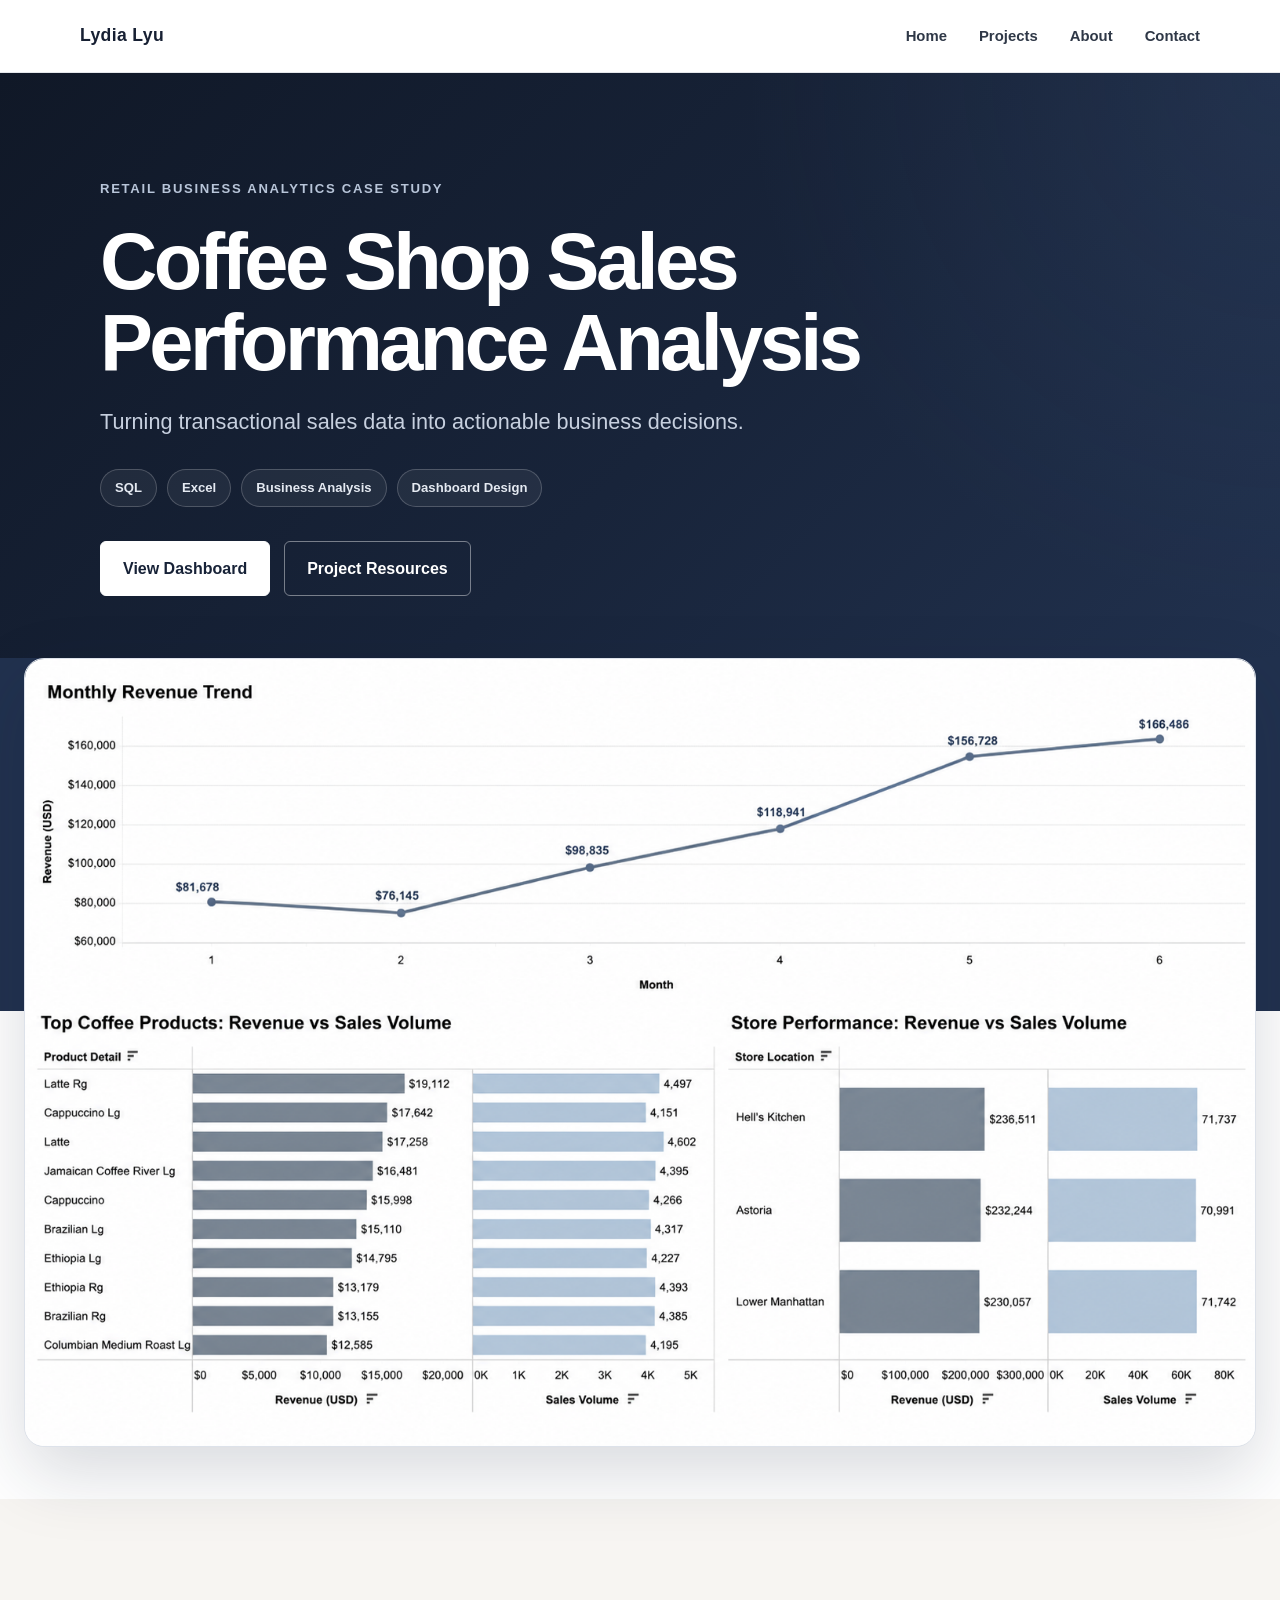
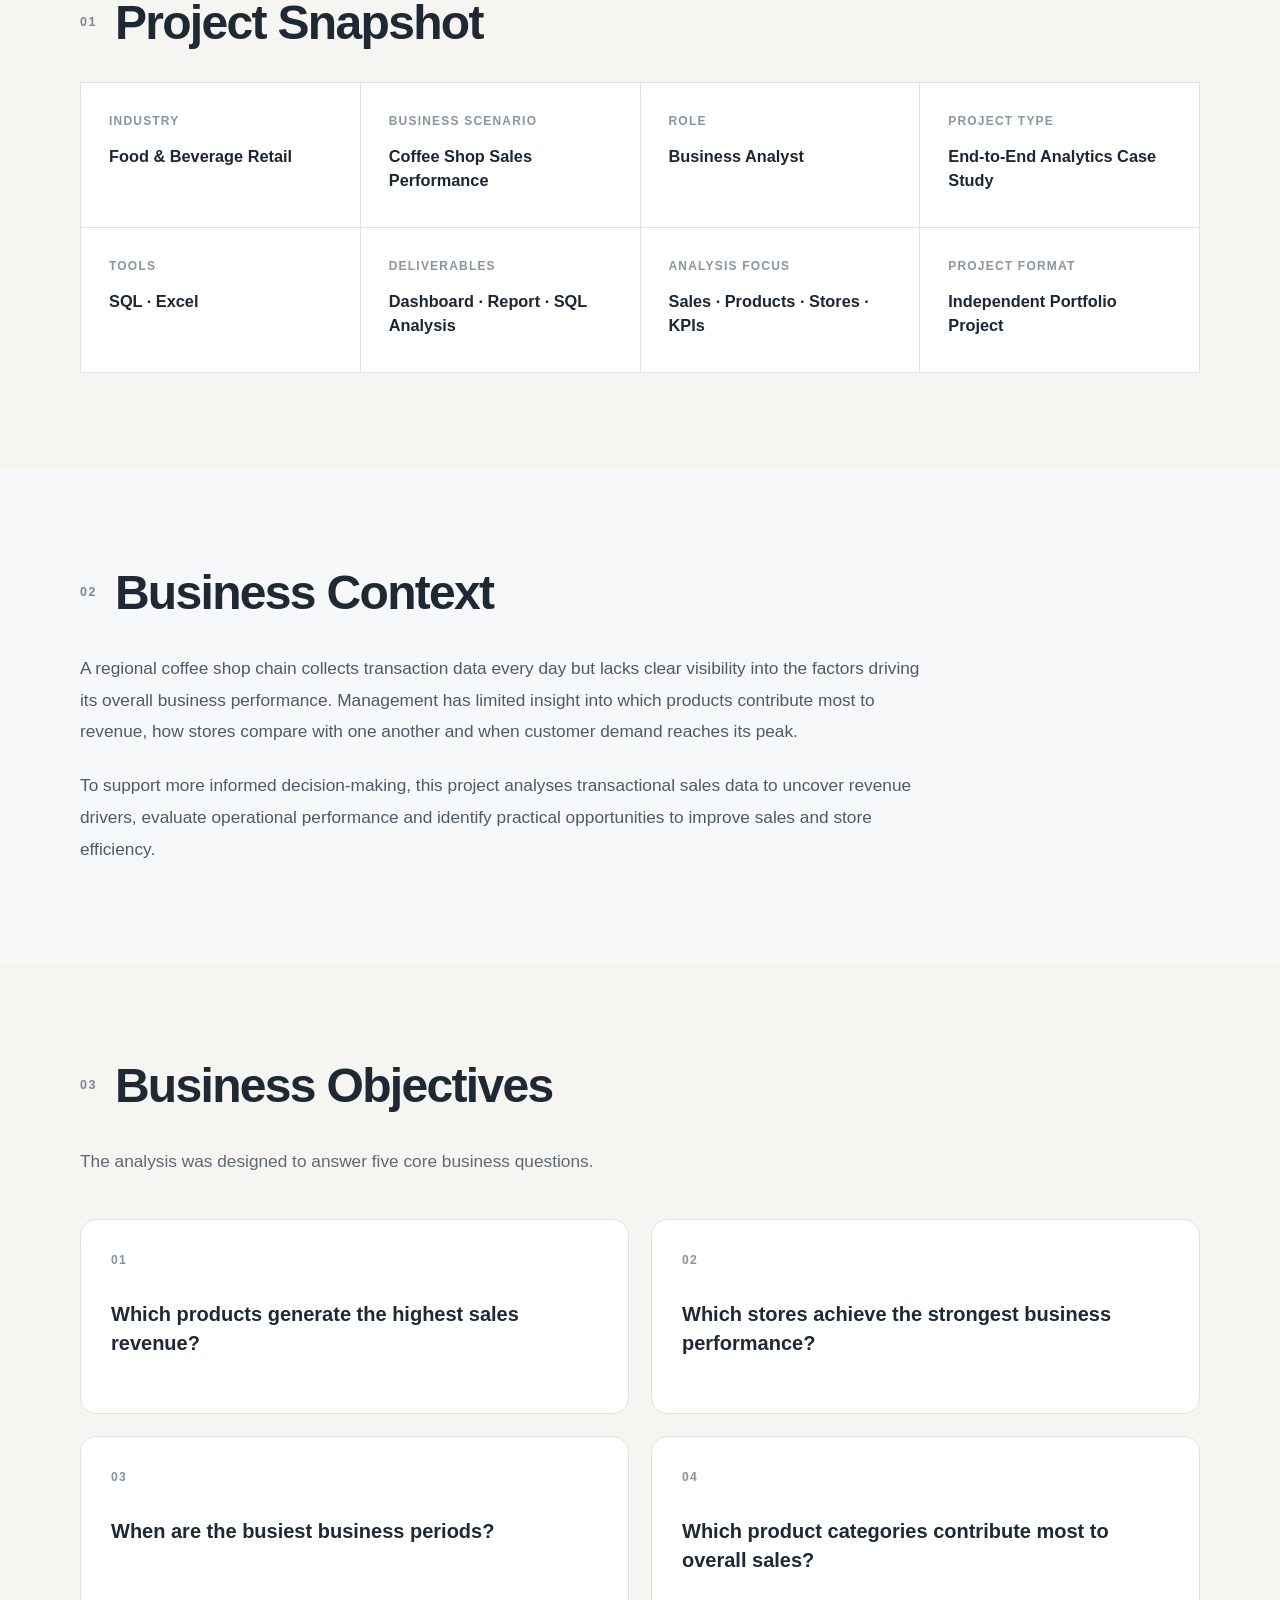
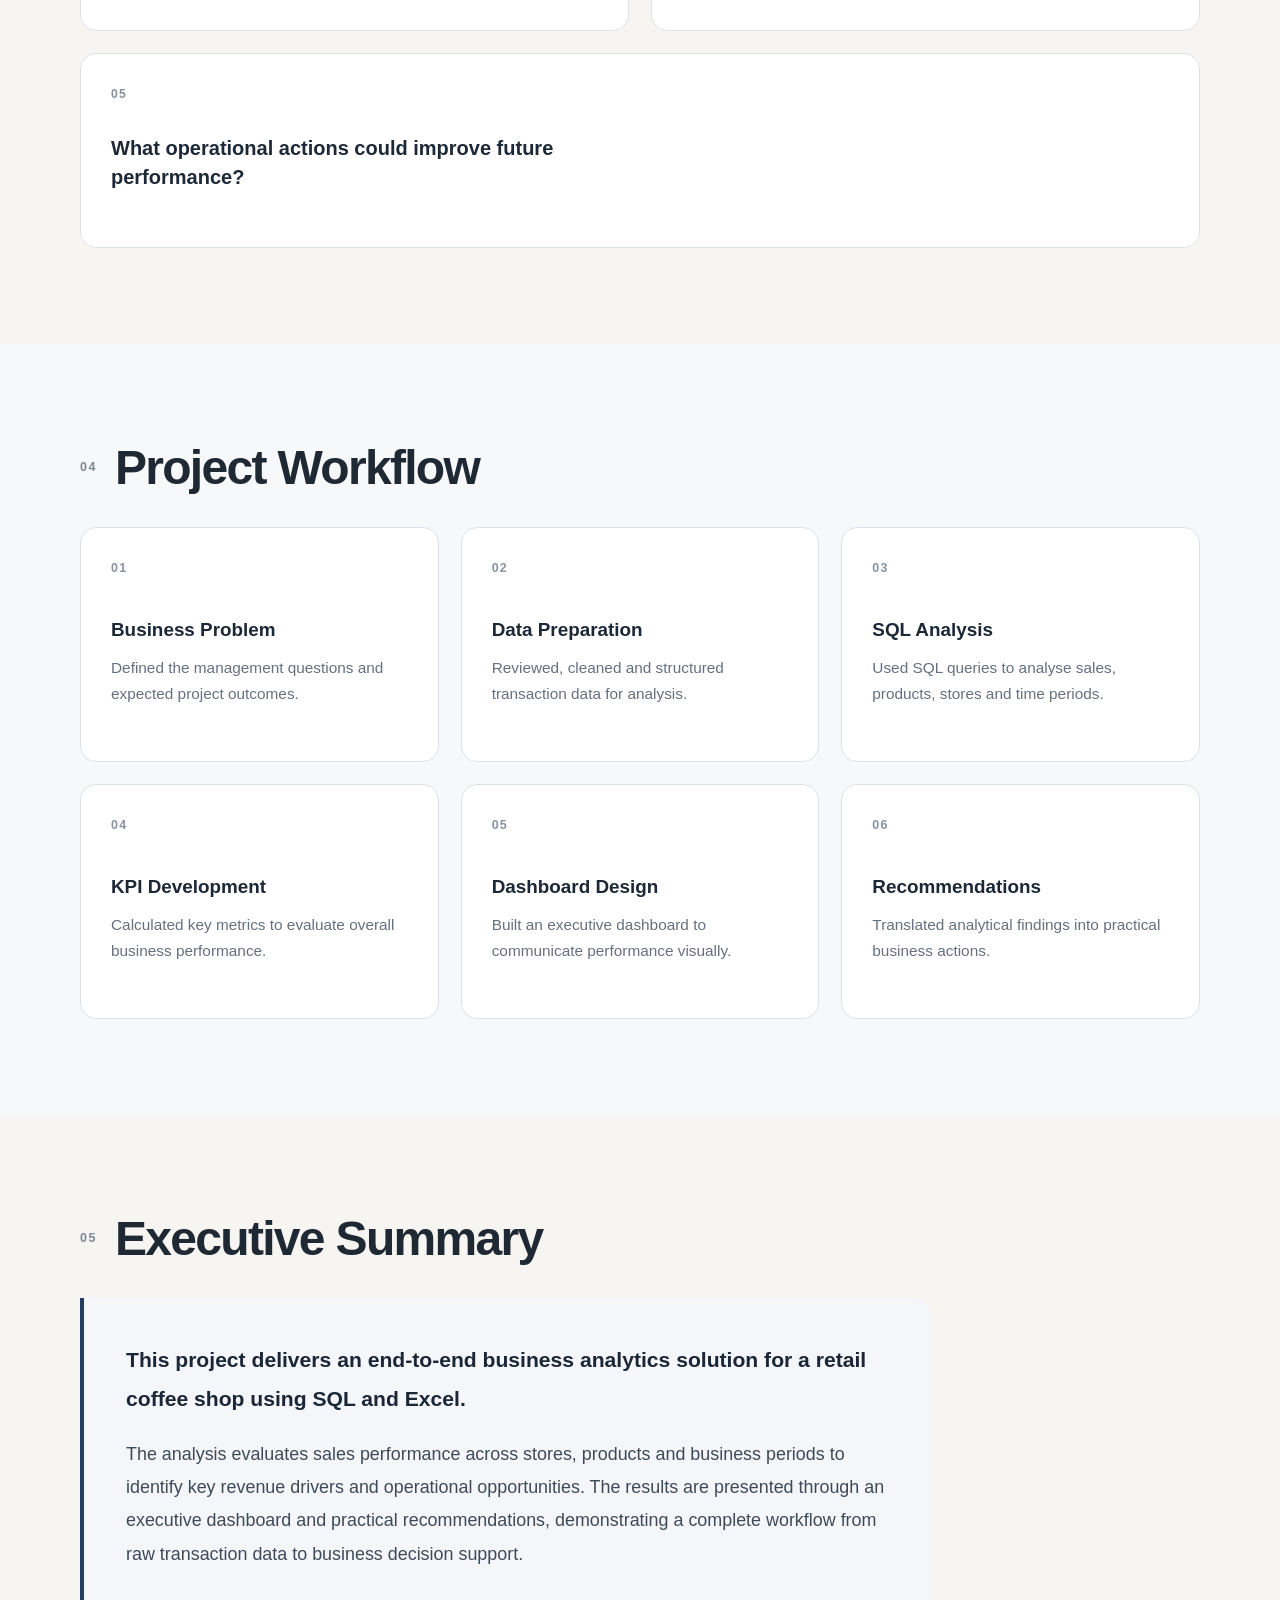
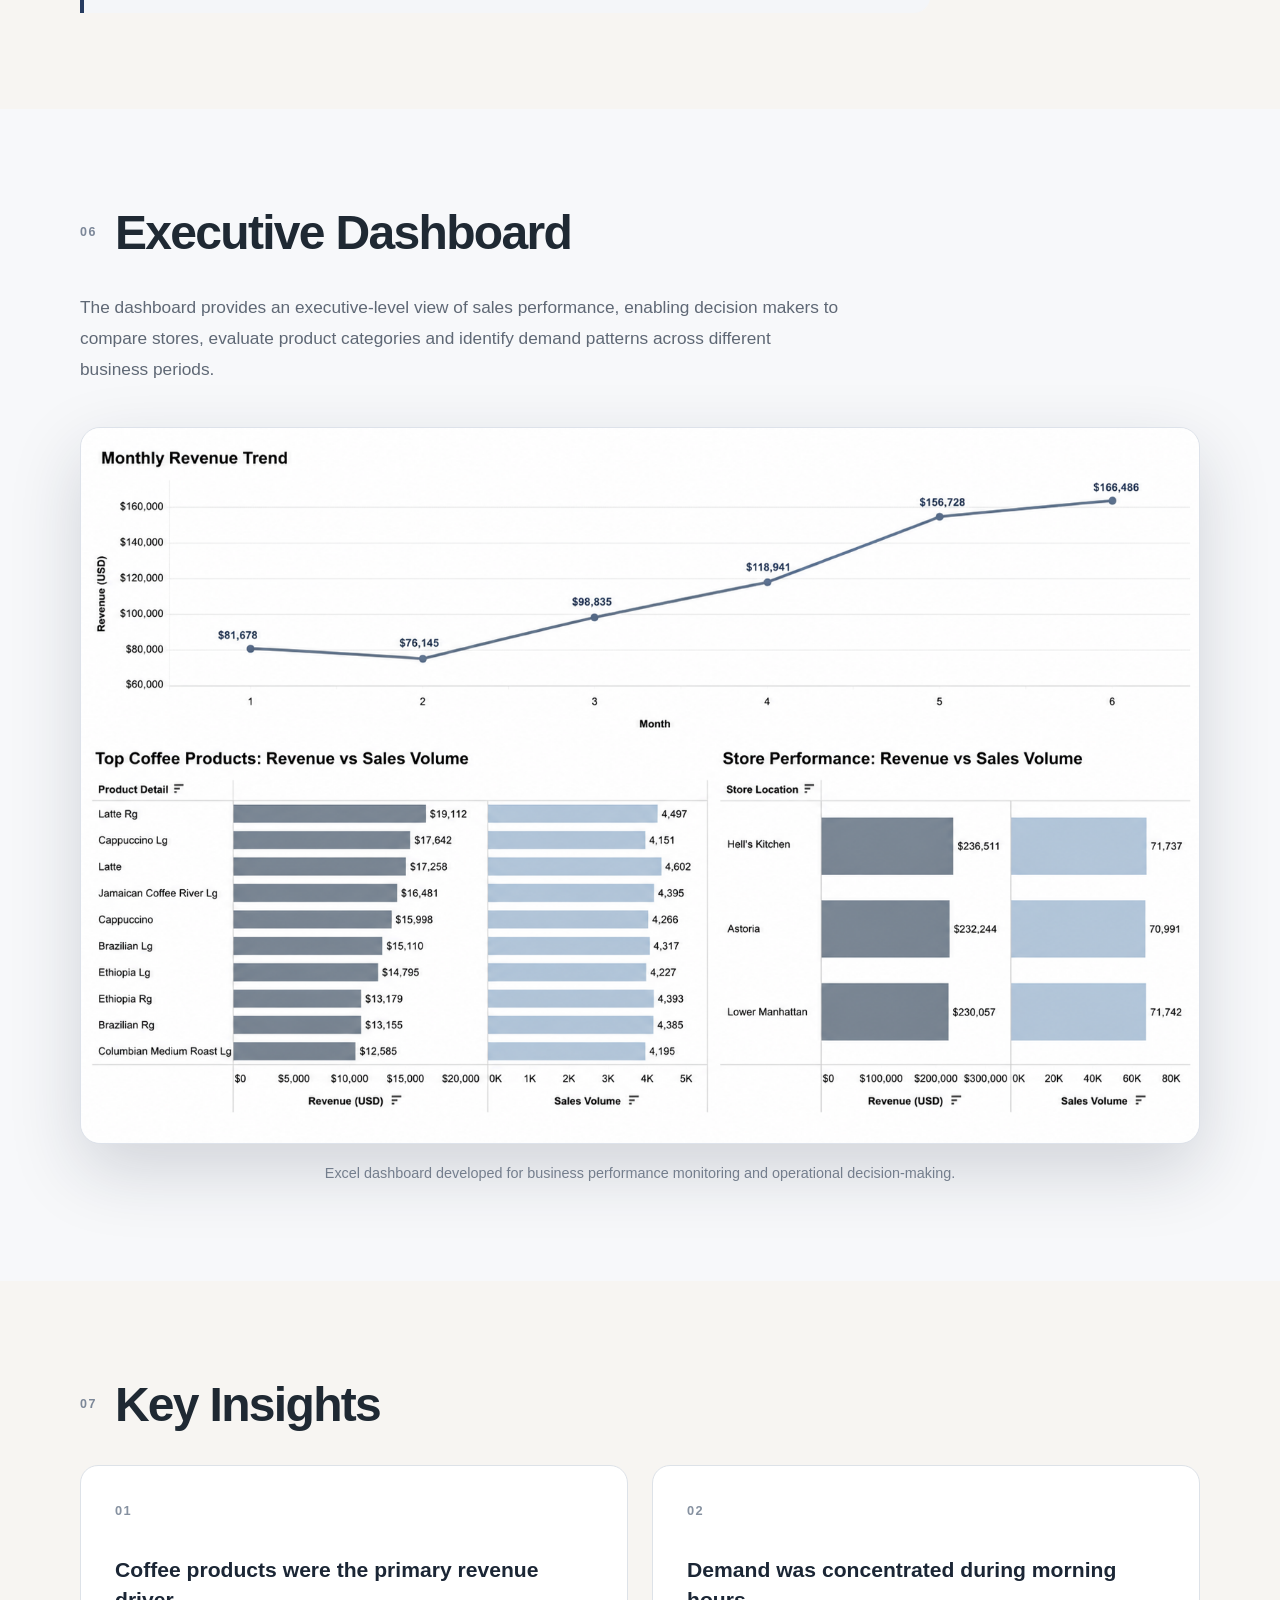
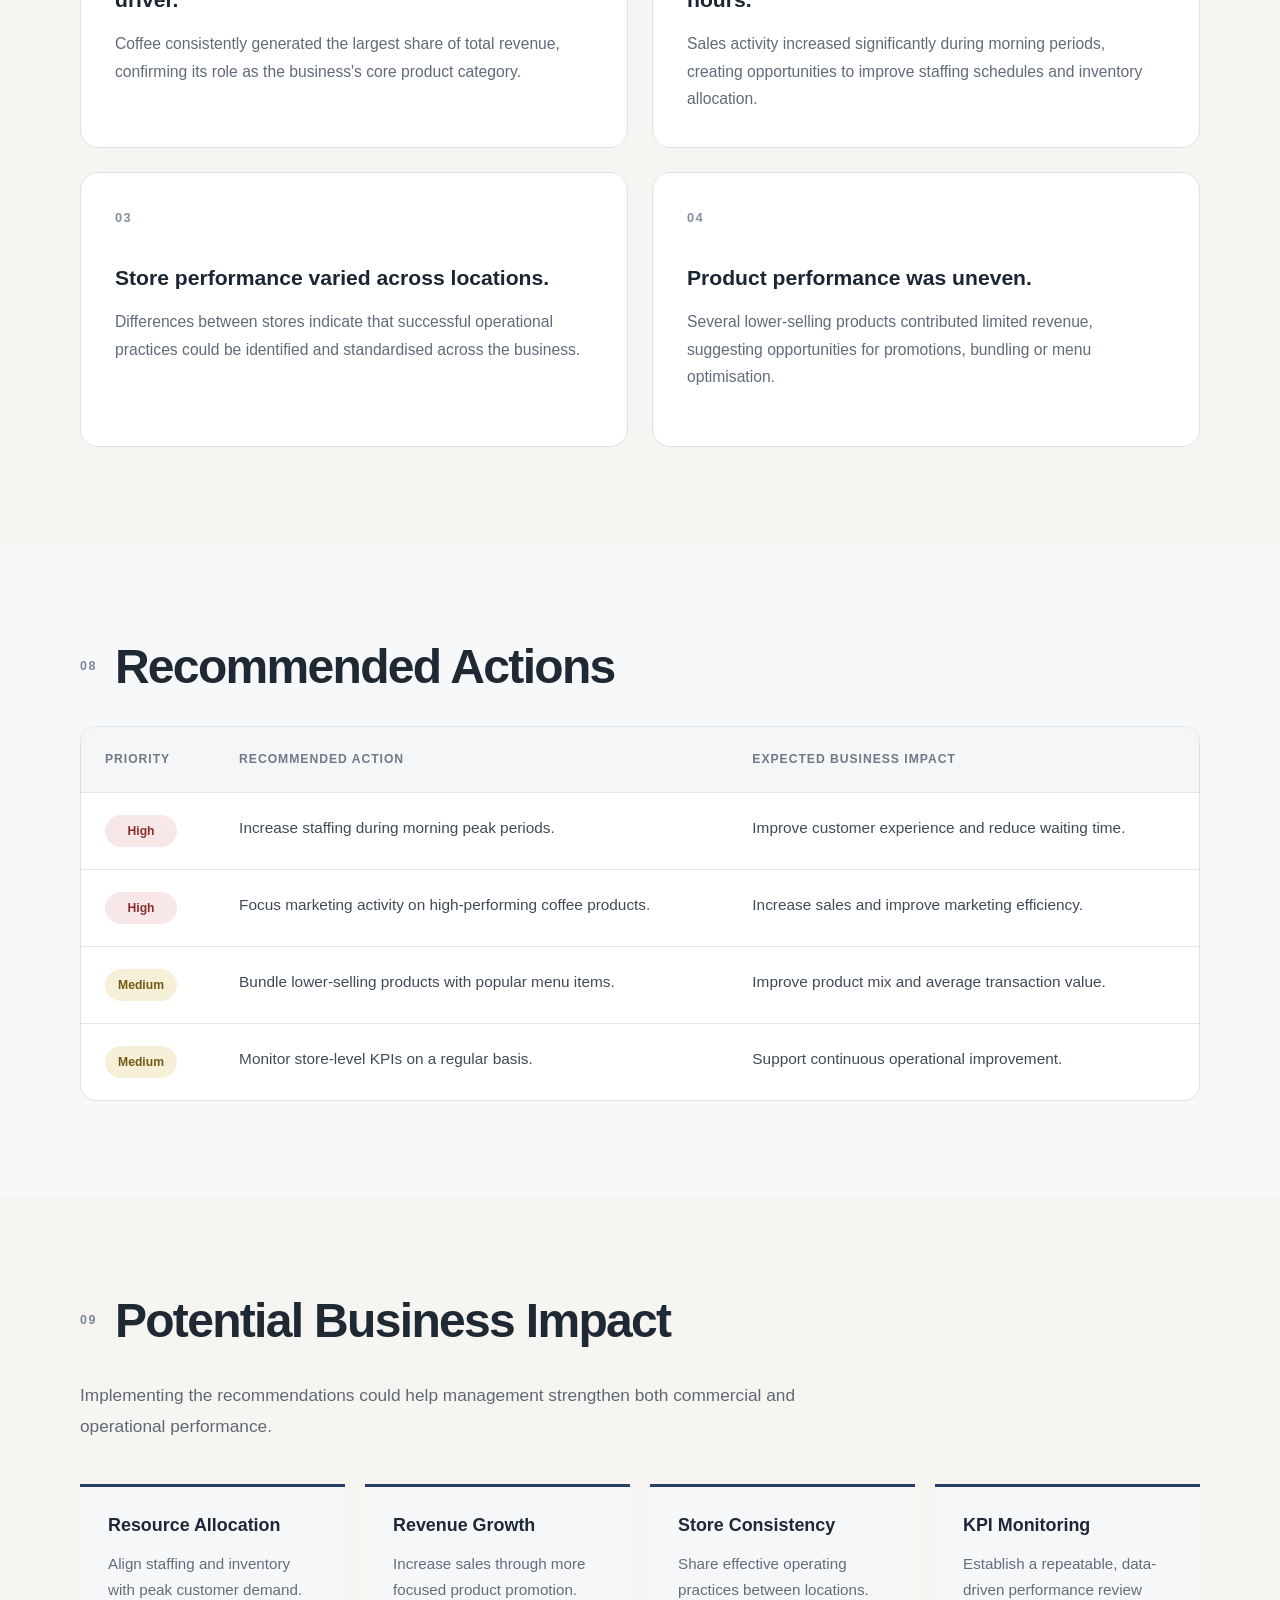
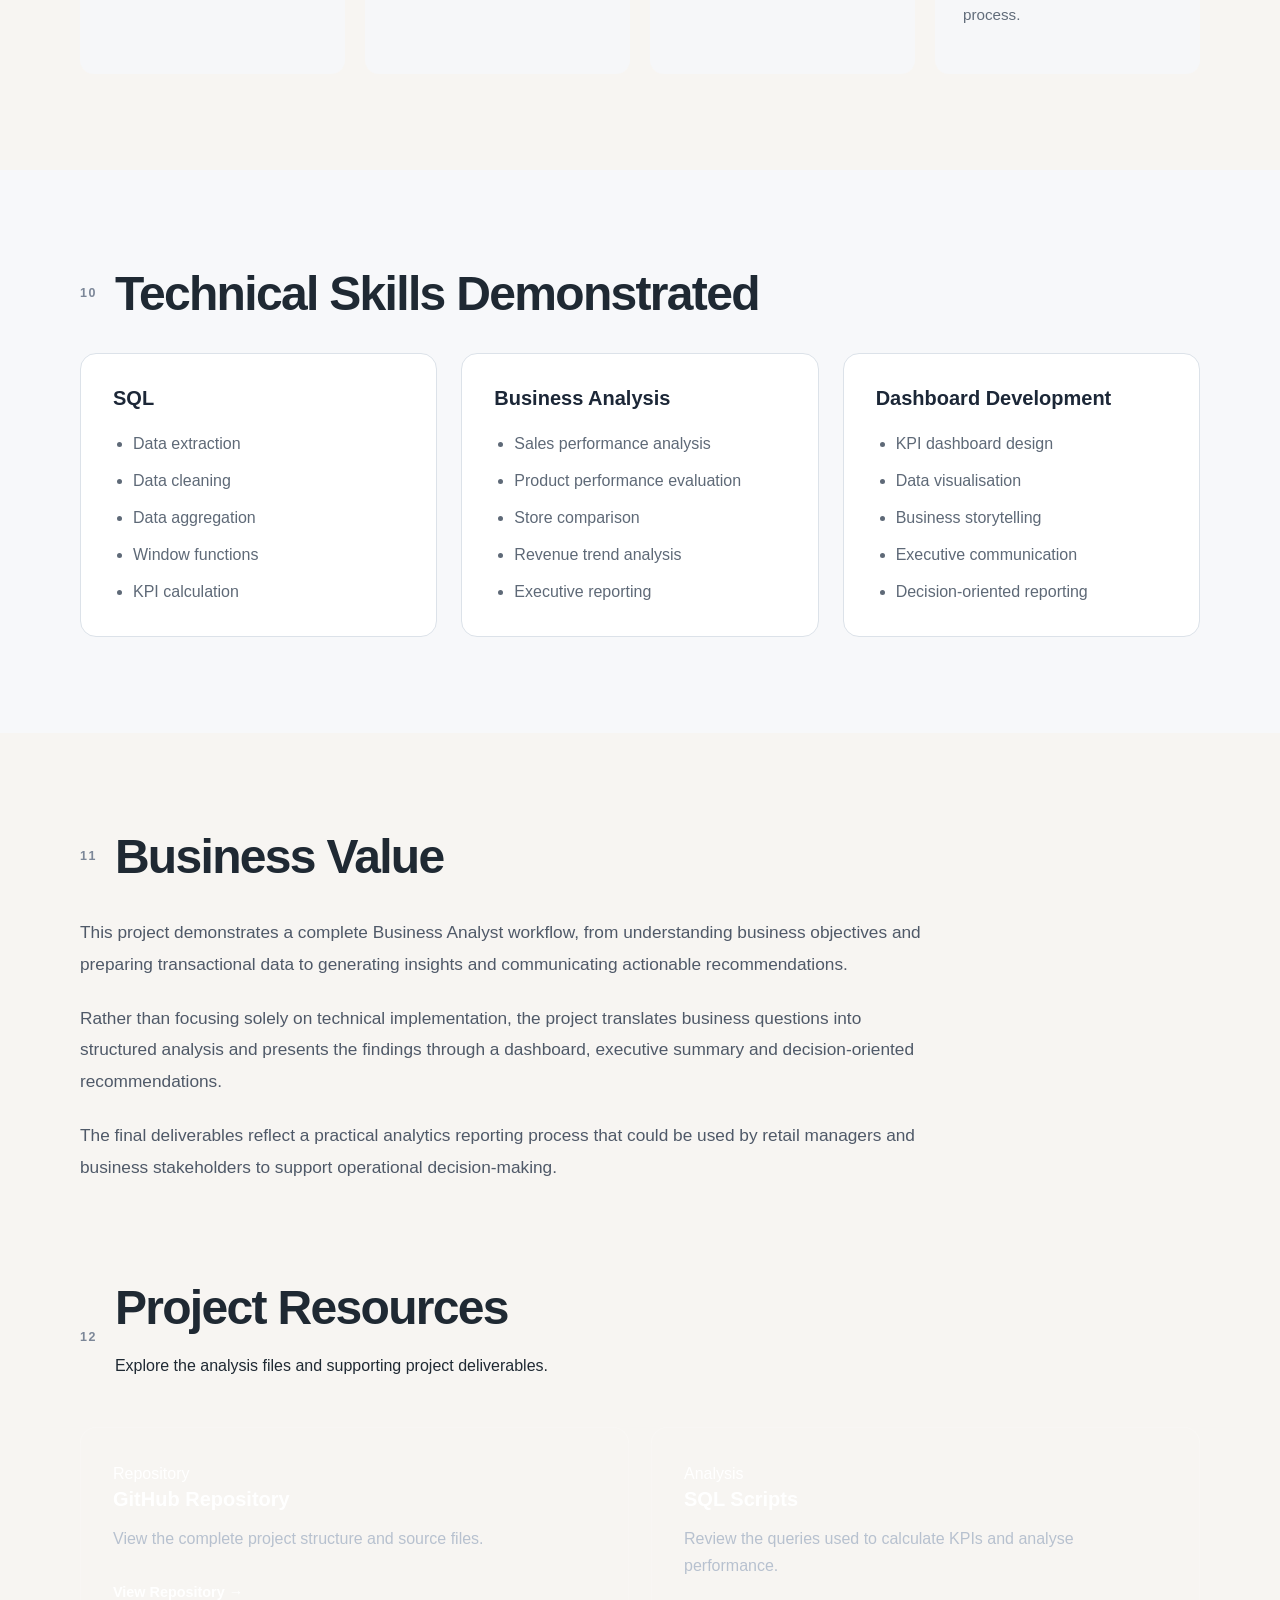
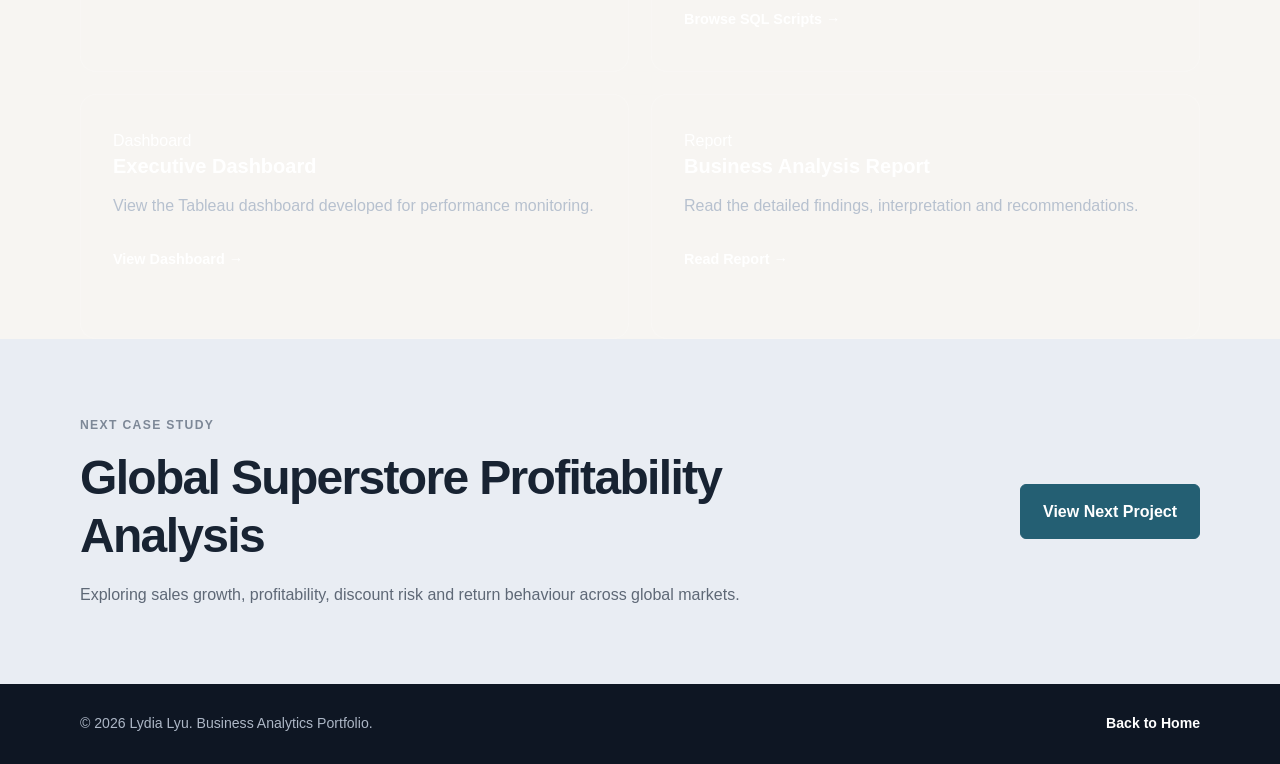
==== commit 2c56c73e: "Update coffee-shop.html" ====
--- a/coffee-shop.html
+++ b/coffee-shop.html
@@ -715,91 +715,93 @@
         <!-- =========================
              13 Project Resources
         ========================== -->
-        <section
-            class="project-section resources-section"
-            id="resources"
-        >
-            <div class="container">
-
-                <div class="section-heading">
-                    <p class="section-number">12</p>
-                    <h2>Project Resources</h2>
-                </div>
-
-                <p class="section-introduction">
-                    Explore the analysis files and supporting project
-                    deliverables.
+       <section class="project-resources-section">
+    <div class="container">
+
+        <div class="section-heading">
+            <span class="section-number">12</span>
+
+            <div>
+                <h2>Project Resources</h2>
+                <p>
+                    Explore the analysis files and supporting project deliverables.
                 </p>
-
-                <div class="resource-grid">
-
-                    <!-- Replace # with the real GitHub repository link -->
-                    <a
-                        href="#"
-                        class="resource-card"
-                        target="_blank"
-                        rel="noopener noreferrer"
-                    >
-                        <span class="resource-type">Repository</span>
-                        <h3>GitHub Repository</h3>
-                        <p>
-                            View the complete project structure and source
-                            files.
-                        </p>
-                        <span class="resource-link">Open resource →</span>
-                    </a>
-
-                    <!-- Replace # with the SQL folder or file link -->
-                    <a
-                        href="#"
-                        class="resource-card"
-                        target="_blank"
-                        rel="noopener noreferrer"
-                    >
-                        <span class="resource-type">Analysis</span>
-                        <h3>SQL Scripts</h3>
-                        <p>
-                            Review the queries used to calculate KPIs and
-                            analyse performance.
-                        </p>
-                        <span class="resource-link">Open resource →</span>
-                    </a>
-
-                    <!-- Replace # with the dashboard file or image link -->
-                    <a
-                        href="#"
-                        class="resource-card"
-                        target="_blank"
-                        rel="noopener noreferrer"
-                    >
-                        <span class="resource-type">Dashboard</span>
-                        <h3>Executive Dashboard</h3>
-                        <p>
-                            View the Excel dashboard developed for performance
-                            monitoring.
-                        </p>
-                        <span class="resource-link">Open resource →</span>
-                    </a>
-
-                    <!-- Replace # with the report link -->
-                    <a
-                        href="#"
-                        class="resource-card"
-                        target="_blank"
-                        rel="noopener noreferrer"
-                    >
-                        <span class="resource-type">Report</span>
-                        <h3>Business Analysis Report</h3>
-                        <p>
-                            Read the detailed findings, interpretation and
-                            recommendations.
-                        </p>
-                        <span class="resource-link">Open resource →</span>
-                    </a>
-
-                </div>
-            </div>
-        </section>
+            </div>
+        </div>
+
+        <div class="resource-grid">
+
+            <article class="resource-card">
+                <span class="resource-label">Repository</span>
+
+                <h3>GitHub Repository</h3>
+
+                <p>
+                    View the complete project structure and source files.
+                </p>
+
+                <a href="https://github.com/lydialyu-data/coffee-shop-business-performance-review/tree/main"
+                   target="_blank"
+                   rel="noopener noreferrer"
+                   class="resource-link">
+                    View Repository →
+                </a>
+            </article>
+
+            <article class="resource-card">
+                <span class="resource-label">Analysis</span>
+
+                <h3>SQL Scripts</h3>
+
+                <p>
+                    Review the queries used to calculate KPIs and analyse performance.
+                </p>
+
+                <a href="https://github.com/lydialyu-data/coffee-shop-business-performance-review/tree/main/sql"
+                   target="_blank"
+                   rel="noopener noreferrer"
+                   class="resource-link">
+                    Browse SQL Scripts →
+                </a>
+            </article>
+
+            <article class="resource-card">
+                <span class="resource-label">Dashboard</span>
+
+                <h3>Executive Dashboard</h3>
+
+                <p>
+                    View the Tableau dashboard developed for performance monitoring.
+                </p>
+
+                <a href="https://raw.githubusercontent.com/lydialyu-data/coffee-shop-business-performance-review/main/dashboard_assets/dashboard_overview.png"
+                   target="_blank"
+                   rel="noopener noreferrer"
+                   class="resource-link">
+                    View Dashboard →
+                </a>
+            </article>
+
+            <article class="resource-card">
+                <span class="resource-label">Report</span>
+
+                <h3>Business Analysis Report</h3>
+
+                <p>
+                    Read the detailed findings, interpretation and recommendations.
+                </p>
+
+                <a href="https://github.com/lydialyu-data/coffee-shop-business-performance-review/blob/main/README.md"
+                   target="_blank"
+                   rel="noopener noreferrer"
+                   class="resource-link">
+                    Read Report →
+                </a>
+            </article>
+
+        </div>
+    </div>
+</section>
 
 
         <!-- =========================
--- a/style.css
+++ b/style.css
@@ -1291,3 +1291,283 @@
         gap: 10px;
     }
 }
+/* =========================================================
+   Coffee Shop Page — Visual Refinement
+   ========================================================= */
+
+
+/* ---------- Tighter hero layout ---------- */
+
+.project-hero {
+    padding-top: 105px;
+    padding-bottom: 62px;
+}
+
+.project-hero-content {
+    max-width: 1080px;
+}
+
+.project-hero h1 {
+    max-width: 1020px;
+    margin-bottom: 20px;
+    font-size: clamp(3rem, 6.2vw, 5.15rem);
+    line-height: 1.02;
+}
+
+.project-subtitle {
+    max-width: 720px;
+    font-size: clamp(1.08rem, 1.8vw, 1.35rem);
+}
+
+.project-tags {
+    margin-top: 28px;
+}
+
+.project-hero-actions {
+    margin-top: 34px;
+}
+
+
+/* ---------- Larger dashboard presentation ---------- */
+
+.project-dashboard-preview {
+    padding-bottom: 52px;
+    background: linear-gradient(
+        to bottom,
+        #21314e 0%,
+        #21314e 42%,
+        #ffffff 42%,
+        #ffffff 100%
+    );
+}
+
+.project-dashboard-preview .container {
+    width: 100%;
+    max-width: 1360px;
+    padding-left: 24px;
+    padding-right: 24px;
+}
+
+.dashboard-image {
+    cursor: zoom-in;
+    border-radius: 20px;
+    transition:
+        transform 0.28s ease,
+        box-shadow 0.28s ease,
+        border-color 0.28s ease;
+}
+
+.dashboard-image:hover {
+    transform: translateY(-5px) scale(1.006);
+    border-color: #c7ced8;
+    box-shadow: 0 34px 85px rgba(18, 30, 48, 0.23);
+}
+
+.dashboard-image:focus-visible {
+    outline: 3px solid rgba(64, 91, 135, 0.45);
+    outline-offset: 6px;
+}
+
+
+/* ---------- Lightbox ---------- */
+
+body.lightbox-active {
+    overflow: hidden;
+}
+
+.dashboard-lightbox {
+    position: fixed;
+    inset: 0;
+    z-index: 5000;
+
+    display: flex;
+    align-items: center;
+    justify-content: center;
+
+    padding: 70px 34px 34px;
+
+    opacity: 0;
+    visibility: hidden;
+    pointer-events: none;
+
+    background: rgba(6, 11, 19, 0.92);
+    backdrop-filter: blur(12px);
+    -webkit-backdrop-filter: blur(12px);
+
+    transition:
+        opacity 0.25s ease,
+        visibility 0.25s ease;
+}
+
+.dashboard-lightbox.lightbox-open {
+    opacity: 1;
+    visibility: visible;
+    pointer-events: auto;
+}
+
+.lightbox-content {
+    width: 100%;
+    max-width: 1500px;
+    max-height: calc(100vh - 100px);
+    text-align: center;
+}
+
+.lightbox-image {
+    display: block;
+
+    width: 100%;
+    max-height: calc(100vh - 145px);
+    object-fit: contain;
+
+    border-radius: 12px;
+    background: #ffffff;
+    box-shadow: 0 30px 100px rgba(0, 0, 0, 0.45);
+
+    transform: scale(0.97);
+    transition: transform 0.25s ease;
+}
+
+.dashboard-lightbox.lightbox-open .lightbox-image {
+    transform: scale(1);
+}
+
+.lightbox-caption {
+    margin: 16px 0 0;
+    font-size: 0.88rem;
+    letter-spacing: 0.02em;
+    color: #cbd3df;
+}
+
+.lightbox-close {
+    position: fixed;
+    top: 22px;
+    right: 28px;
+
+    display: flex;
+    align-items: center;
+    justify-content: center;
+
+    width: 46px;
+    height: 46px;
+
+    padding: 0;
+    border: 1px solid rgba(255, 255, 255, 0.22);
+    border-radius: 50%;
+
+    font-family: inherit;
+    font-size: 2rem;
+    font-weight: 300;
+    line-height: 1;
+    color: #ffffff;
+
+    cursor: pointer;
+    background: rgba(255, 255, 255, 0.08);
+
+    transition:
+        background 0.2s ease,
+        border-color 0.2s ease,
+        transform 0.2s ease;
+}
+
+.lightbox-close:hover {
+    transform: rotate(4deg);
+    border-color: rgba(255, 255, 255, 0.5);
+    background: rgba(255, 255, 255, 0.16);
+}
+
+.lightbox-close:focus-visible {
+    outline: 3px solid rgba(255, 255, 255, 0.45);
+    outline-offset: 4px;
+}
+
+
+/* ---------- Responsive refinements ---------- */
+
+@media (max-width: 700px) {
+
+    .project-hero {
+        padding-top: 88px;
+        padding-bottom: 52px;
+    }
+
+    .project-hero h1 {
+        font-size: clamp(2.5rem, 12vw, 3.75rem);
+    }
+
+    .project-dashboard-preview .container {
+        padding-left: 14px;
+        padding-right: 14px;
+    }
+
+    .dashboard-image:hover {
+        transform: none;
+    }
+
+    .dashboard-lightbox {
+        padding: 64px 12px 20px;
+    }
+
+    .lightbox-close {
+        top: 14px;
+        right: 14px;
+        width: 42px;
+        height: 42px;
+    }
+
+    .lightbox-image {
+        max-height: calc(100vh - 120px);
+        border-radius: 8px;
+    }
+}
+
+
+/* ---------- Reduced motion accessibility ---------- */
+
+@media (prefers-reduced-motion: reduce) {
+
+    .dashboard-image,
+    .dashboard-lightbox,
+    .lightbox-image,
+    .lightbox-close {
+        transition: none;
+    }
+
+    .dashboard-image:hover {
+        transform: none;
+    }
+}
+/* =========================================================
+   Narrow Section Alignment
+   ========================================================= */
+
+.narrow-container .section-heading {
+    max-width: none;
+    width: 100%;
+}
+
+.narrow-container .project-copy,
+.narrow-container .executive-summary {
+    max-width: 850px;
+    margin: 0 auto;
+}
+.narrow-container .section-heading h2,
+.narrow-container .section-heading .section-number {
+    margin-left: 0;
+}
+/* =========================================================
+   Align Narrow Text Sections with Other Sections
+   ========================================================= */
+
+/* 恢复 Business Context、Executive Summary、
+   Business Value 外层容器的标准页面宽度 */
+.container.narrow-container {
+    max-width: 1200px;
+}
+
+/* 只限制正文宽度，保持长段文字易读 */
+.container.narrow-container .project-copy,
+.container.narrow-container .executive-summary {
+    max-width: 850px;
+    margin-left: 0;
+    margin-right: auto;
+}
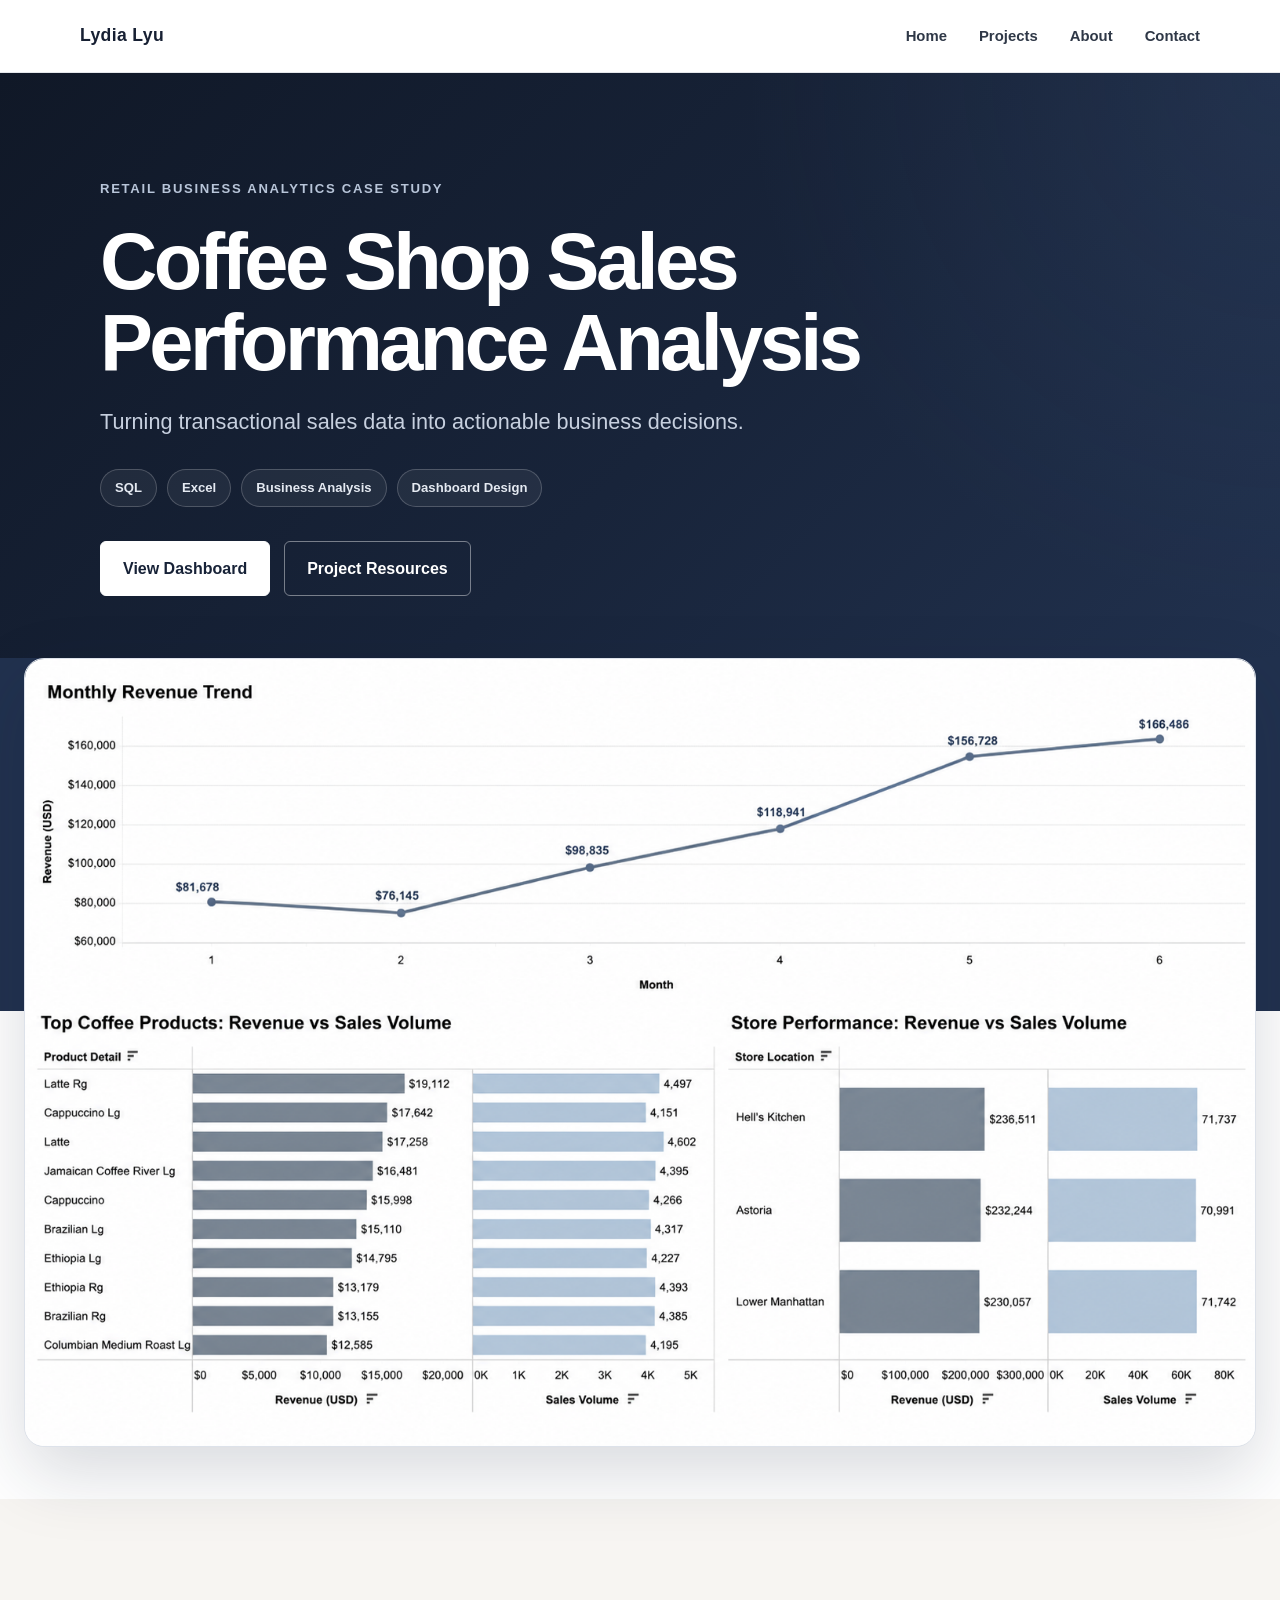
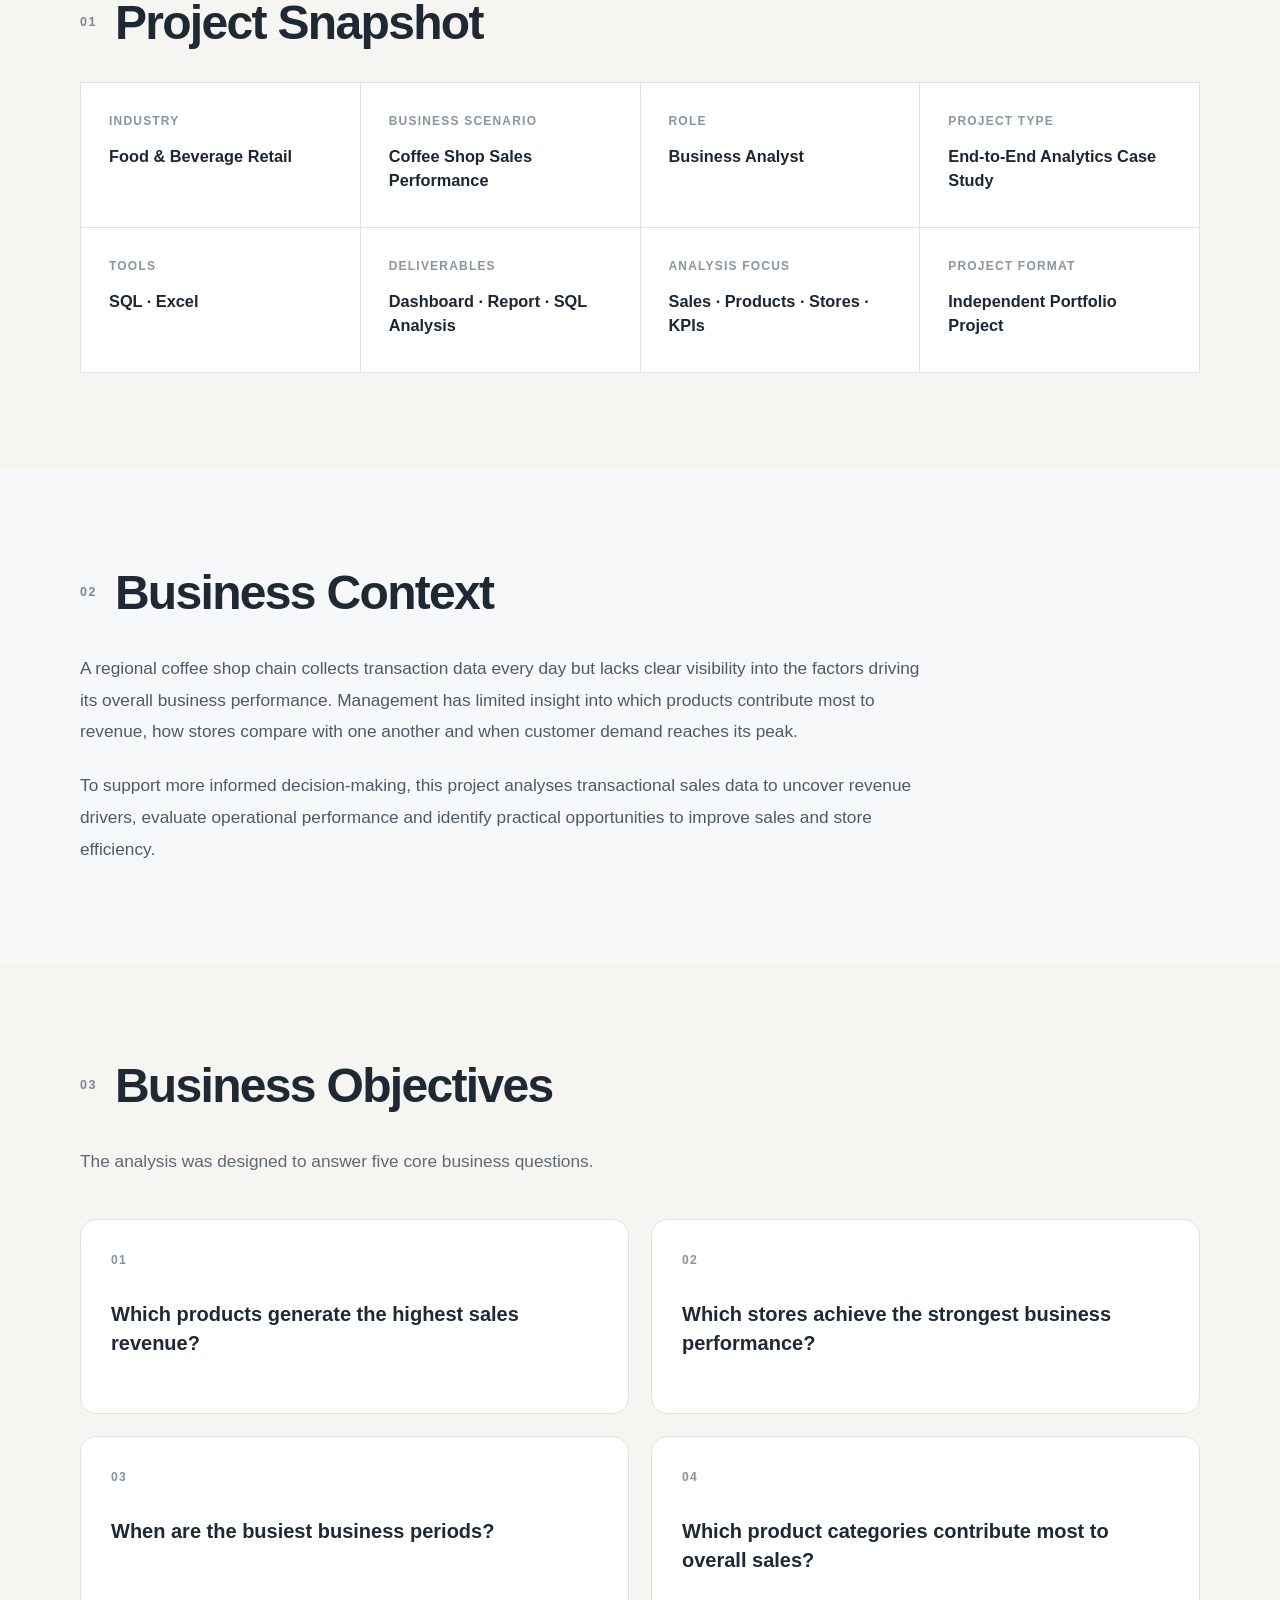
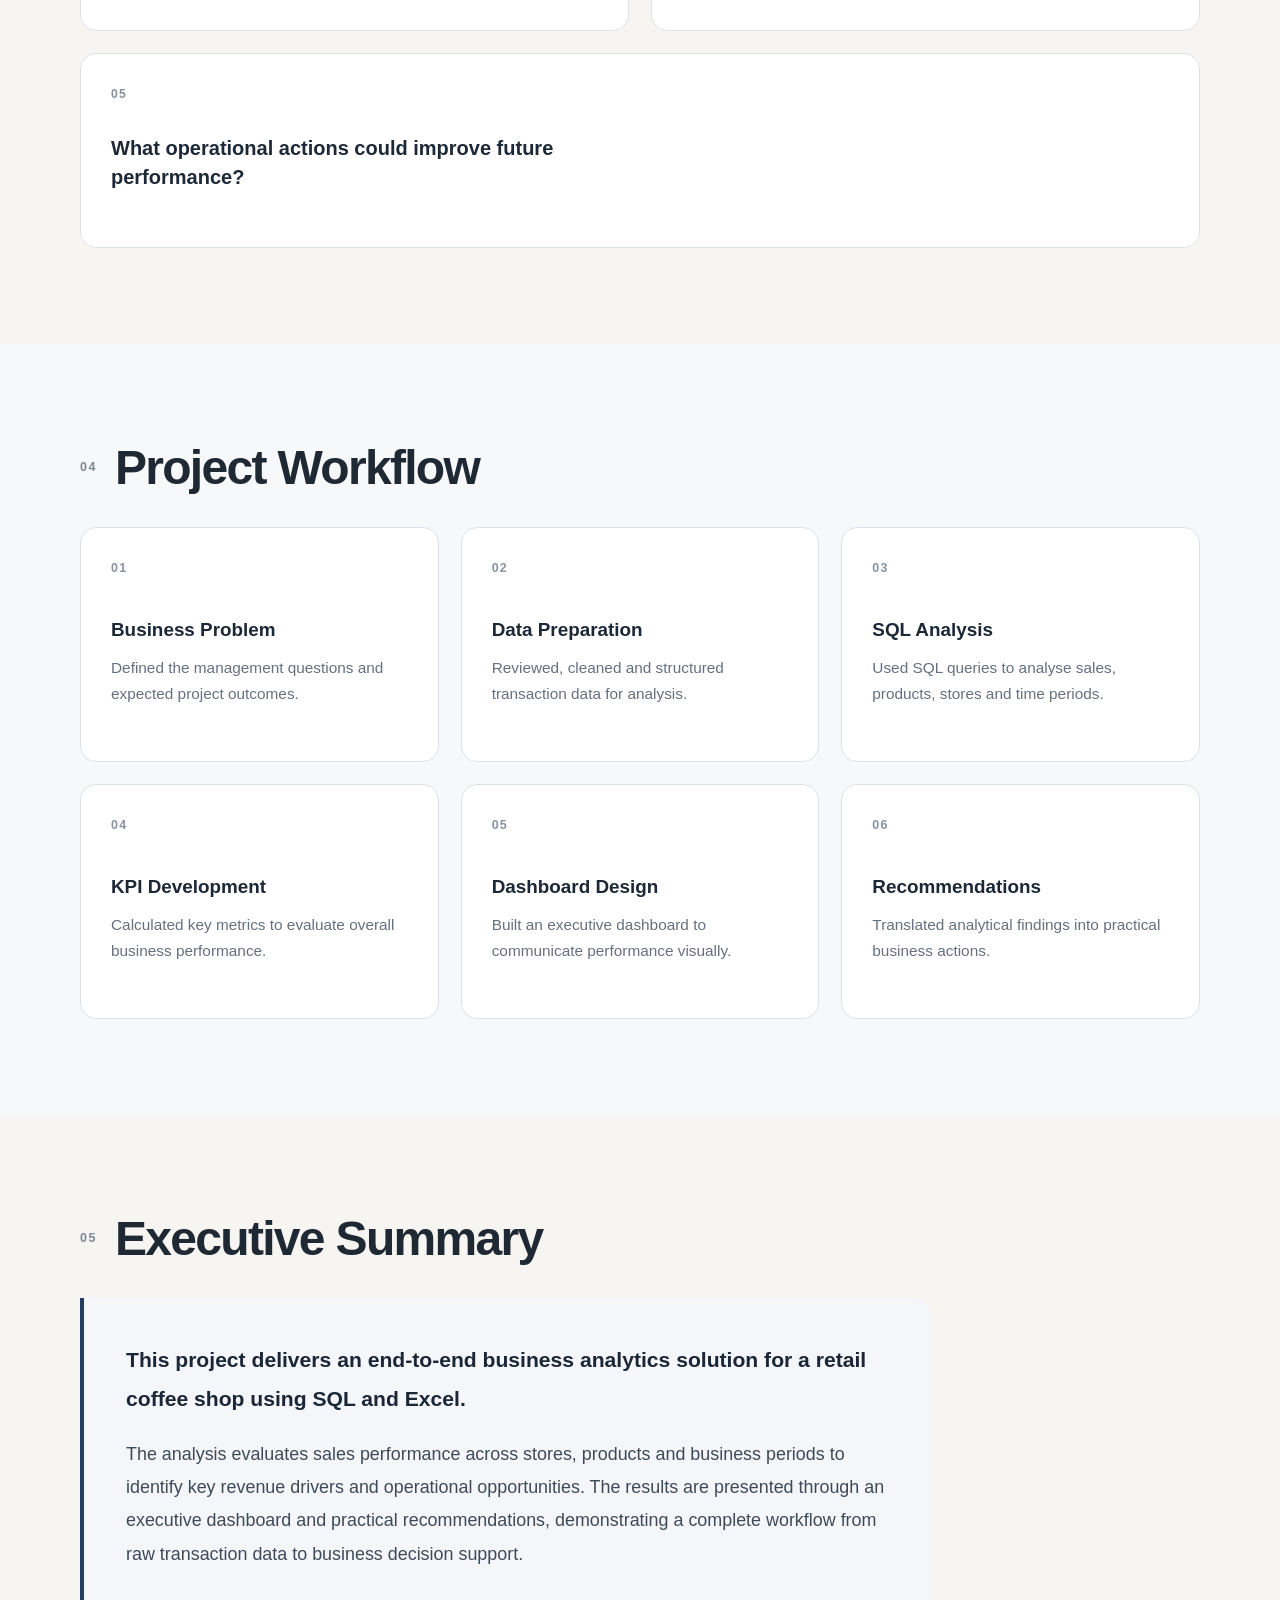
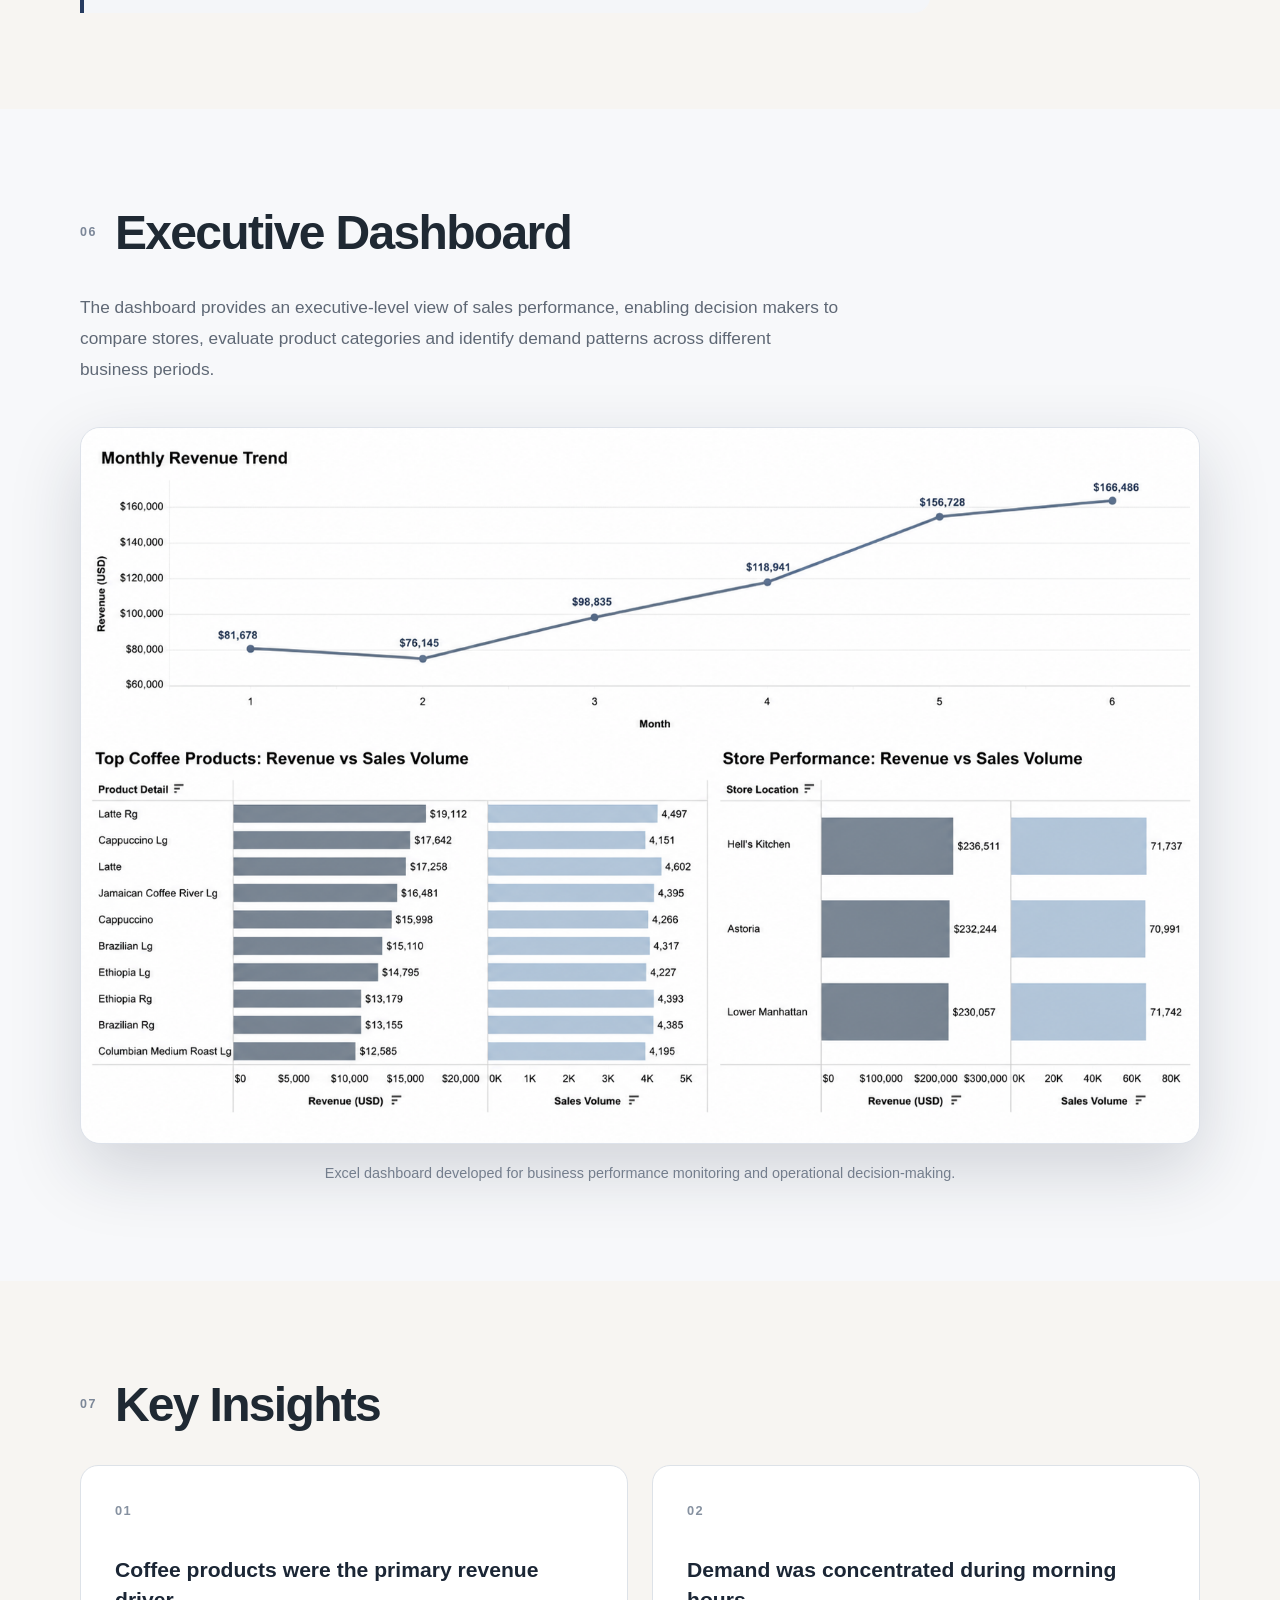
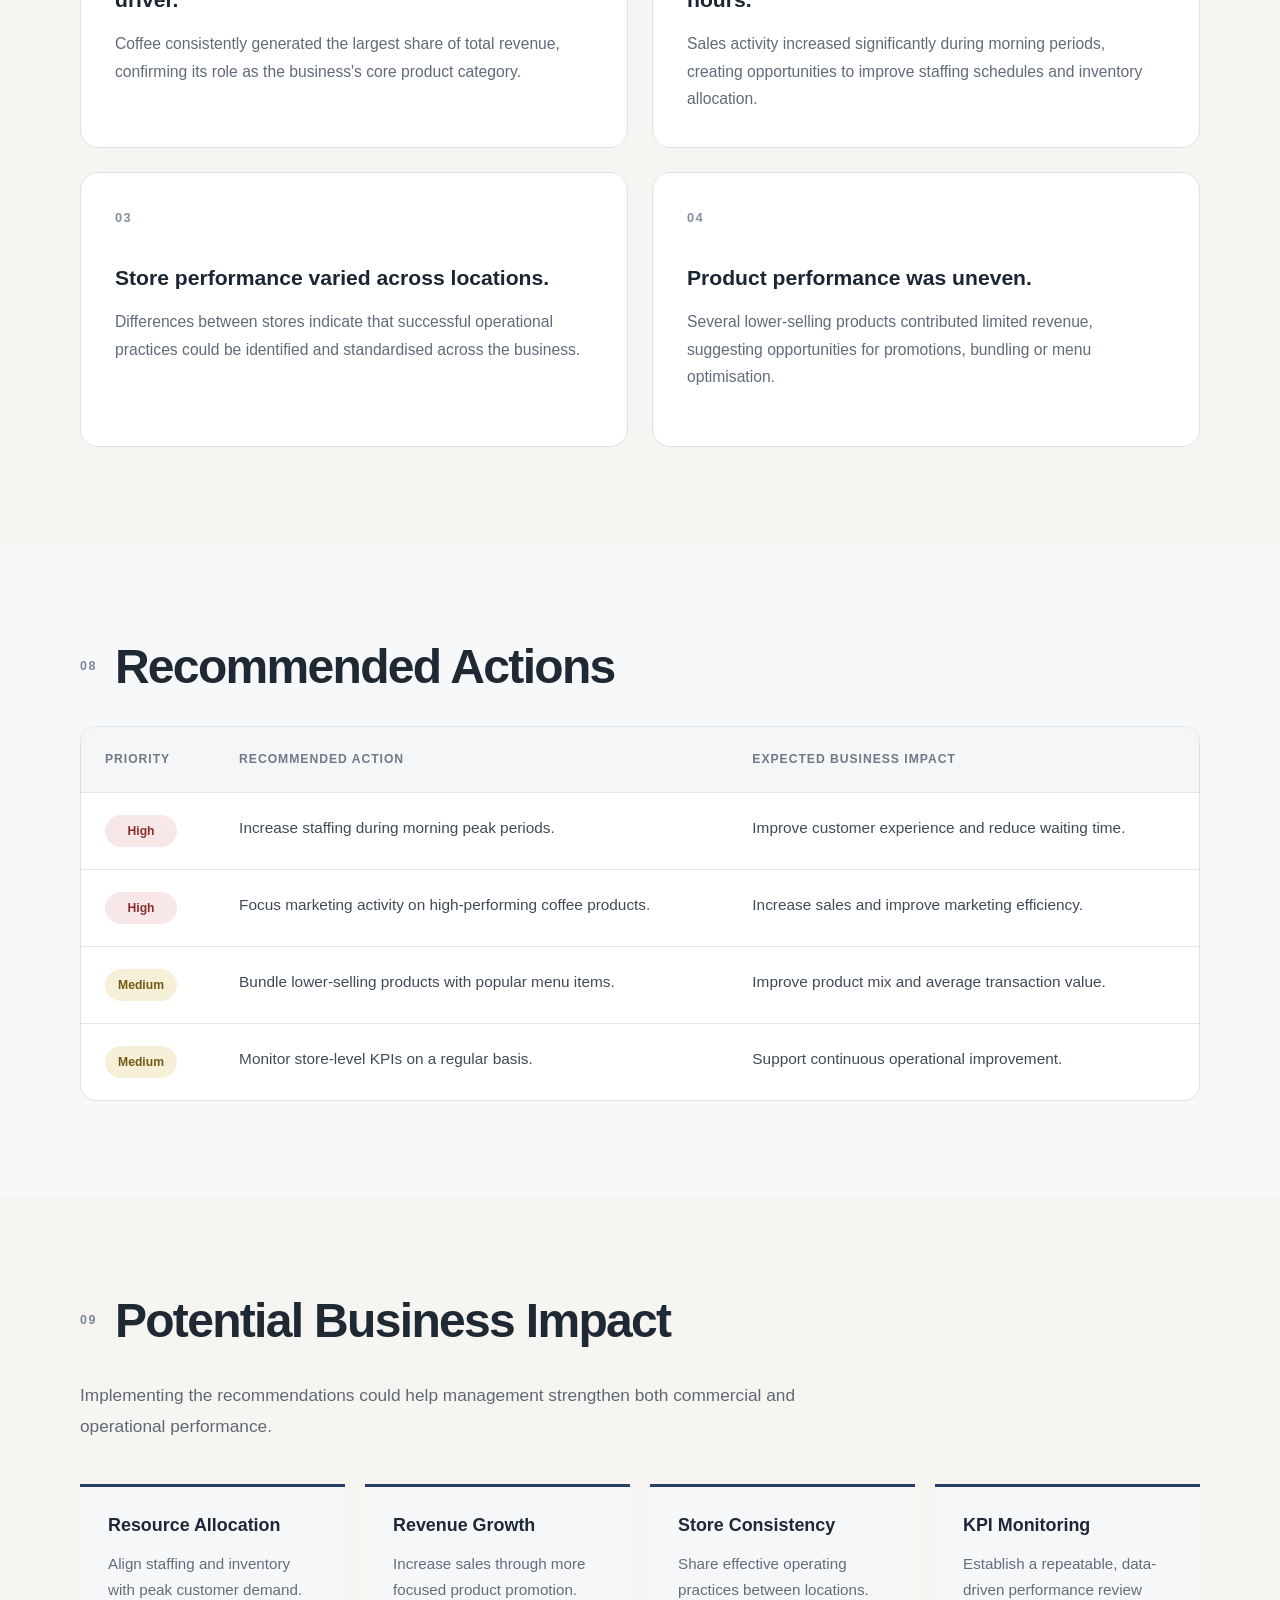
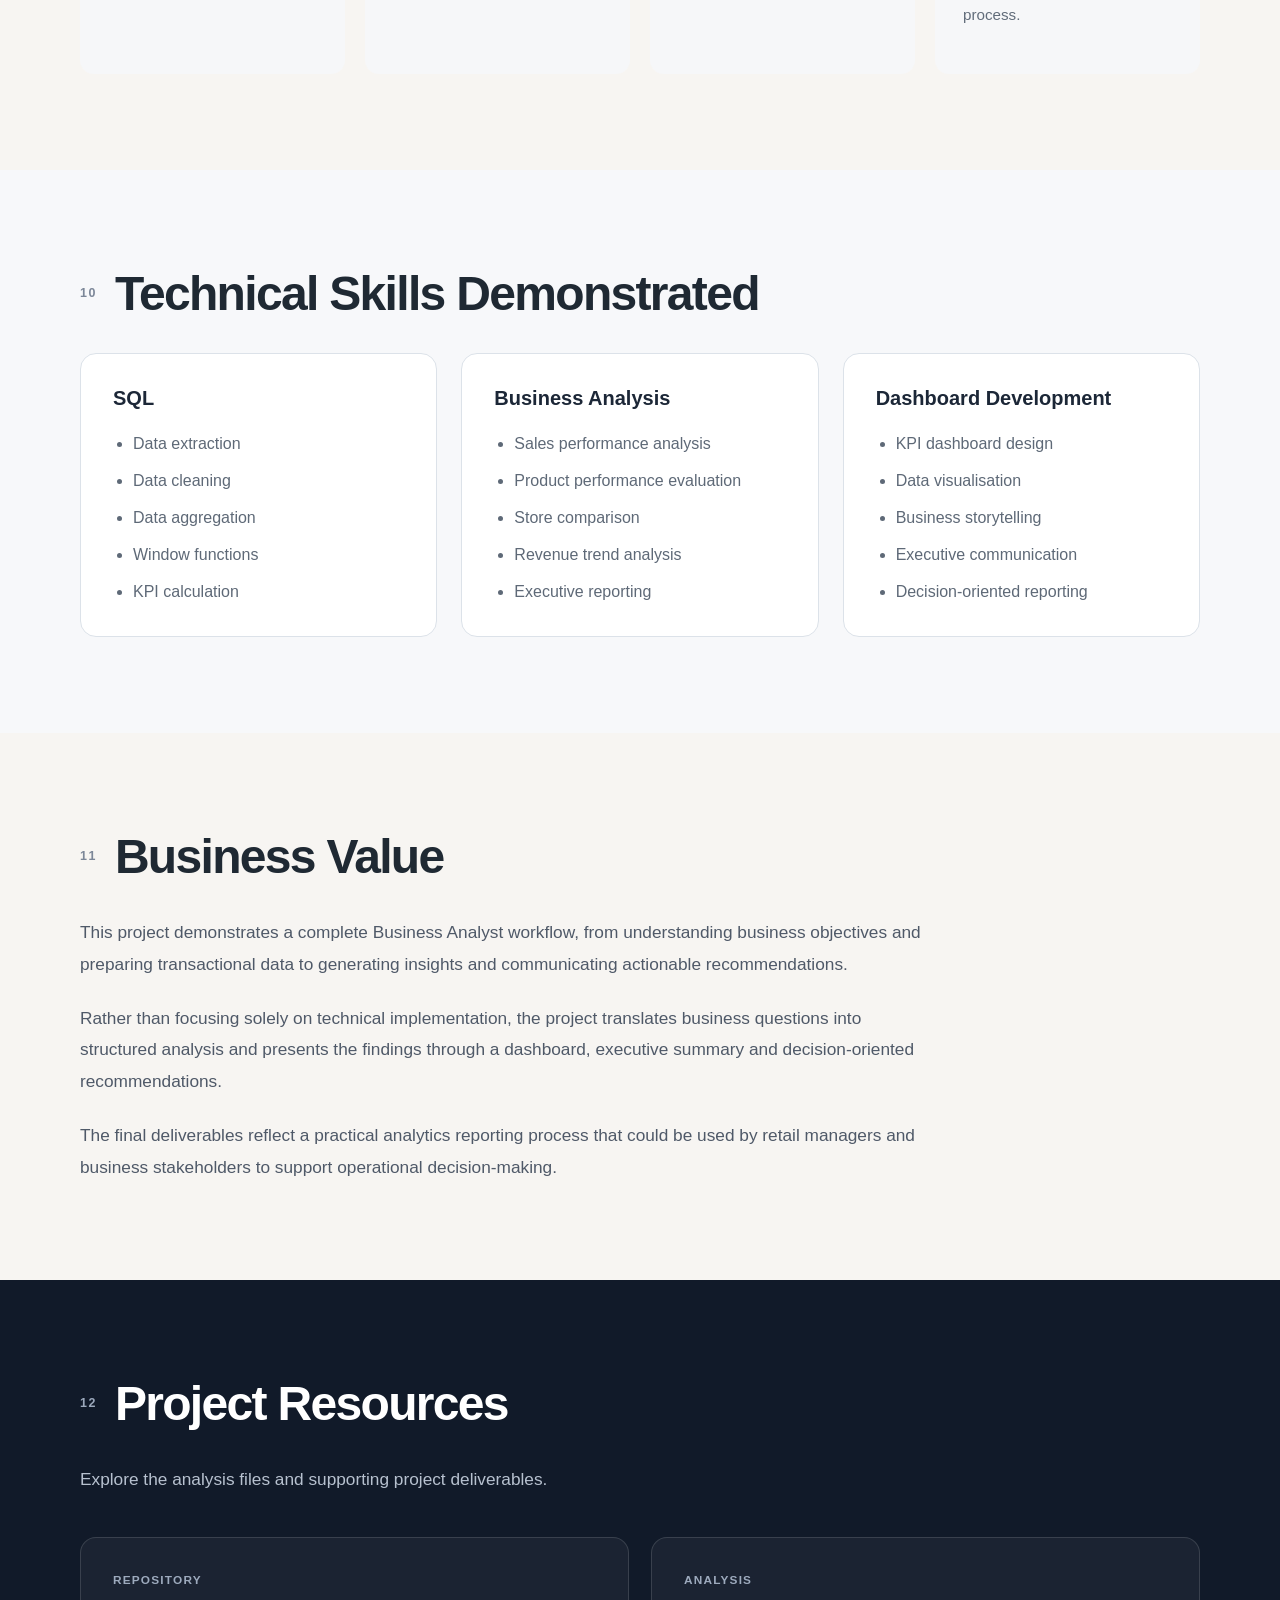
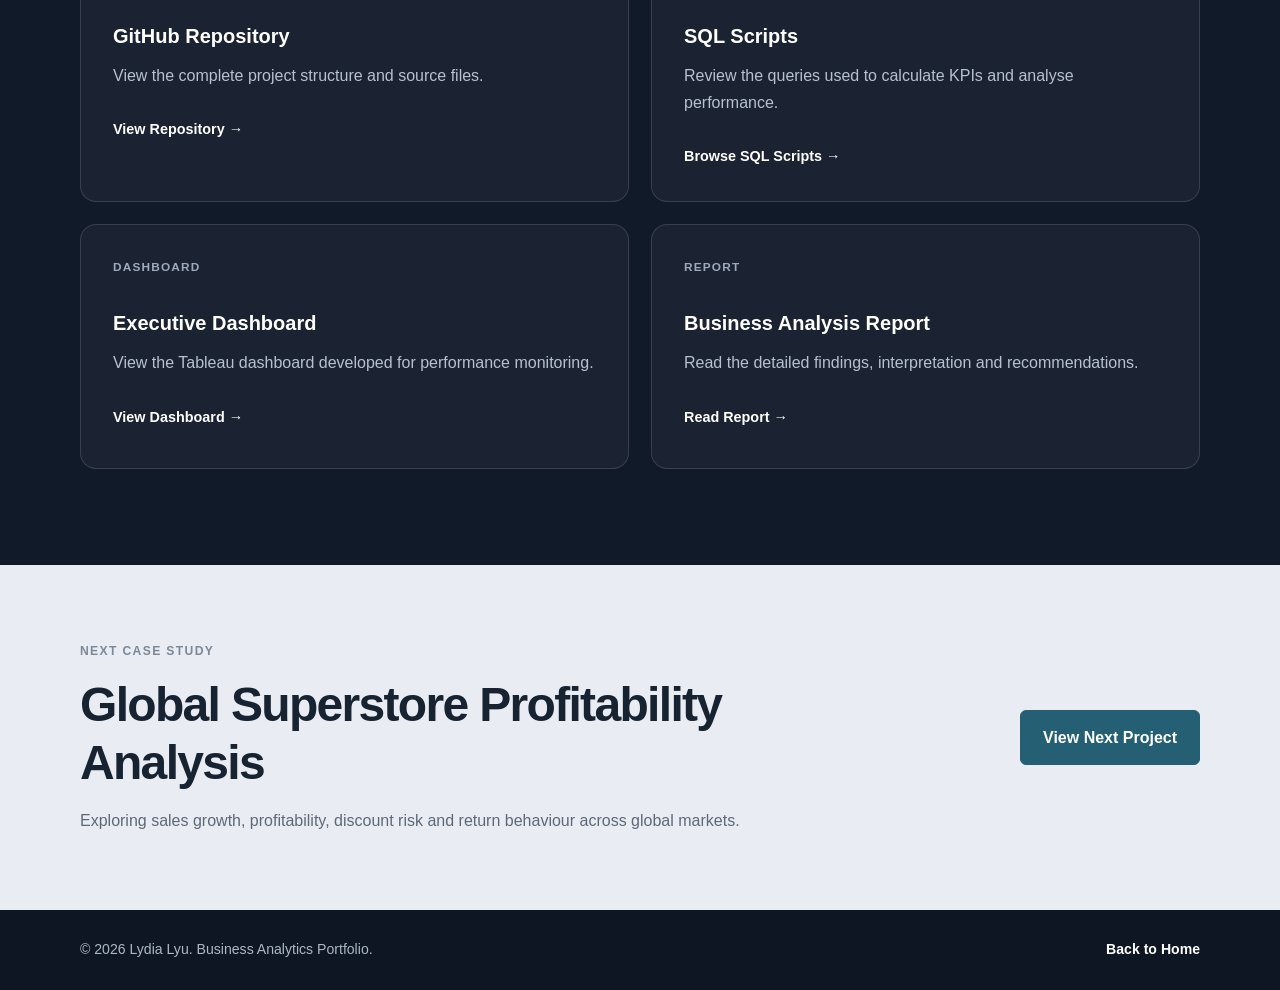
==== commit 978add7a: "Update coffee-shop.html" ====
--- a/coffee-shop.html
+++ b/coffee-shop.html
@@ -715,93 +715,88 @@
         <!-- =========================
              13 Project Resources
         ========================== -->
-       <section class="project-resources-section">
+     <section
+    class="project-section resources-section"
+    id="resources"
+>
     <div class="container">
 
         <div class="section-heading">
-            <span class="section-number">12</span>
-
-            <div>
-                <h2>Project Resources</h2>
+            <p class="section-number">12</p>
+            <h2>Project Resources</h2>
+        </div>
+
+        <p class="section-introduction">
+            Explore the analysis files and supporting project
+            deliverables.
+        </p>
+
+        <div class="resource-grid">
+
+            <a
+                href="https://github.com/lydialyu-data/coffee-shop-business-performance-review/tree/main"
+                class="resource-card"
+                target="_blank"
+                rel="noopener noreferrer"
+            >
+                <span class="resource-type">Repository</span>
+                <h3>GitHub Repository</h3>
                 <p>
-                    Explore the analysis files and supporting project deliverables.
+                    View the complete project structure and source
+                    files.
                 </p>
-            </div>
-        </div>
-
-        <div class="resource-grid">
-
-            <article class="resource-card">
-                <span class="resource-label">Repository</span>
-
-                <h3>GitHub Repository</h3>
-
+                <span class="resource-link">View Repository →</span>
+            </a>
+
+            <a
+                href="https://github.com/lydialyu-data/coffee-shop-business-performance-review/tree/main/sql"
+                class="resource-card"
+                target="_blank"
+                rel="noopener noreferrer"
+            >
+                <span class="resource-type">Analysis</span>
+                <h3>SQL Scripts</h3>
                 <p>
-                    View the complete project structure and source files.
+                    Review the queries used to calculate KPIs and
+                    analyse performance.
                 </p>
-
-                <a href="https://github.com/lydialyu-data/coffee-shop-business-performance-review/tree/main"
-                   target="_blank"
-                   rel="noopener noreferrer"
-                   class="resource-link">
-                    View Repository →
-                </a>
-            </article>
-
-            <article class="resource-card">
-                <span class="resource-label">Analysis</span>
-
-                <h3>SQL Scripts</h3>
-
+                <span class="resource-link">Browse SQL Scripts →</span>
+            </a>
+
+            <a
+                href="https://raw.githubusercontent.com/lydialyu-data/coffee-shop-business-performance-review/main/dashboard_assets/dashboard_overview.png"
+                class="resource-card"
+                target="_blank"
+                rel="noopener noreferrer"
+            >
+                <span class="resource-type">Dashboard</span>
+                <h3>Executive Dashboard</h3>
                 <p>
-                    Review the queries used to calculate KPIs and analyse performance.
+                    View the Tableau dashboard developed for performance
+                    monitoring.
                 </p>
-
-                <a href="https://github.com/lydialyu-data/coffee-shop-business-performance-review/tree/main/sql"
-                   target="_blank"
-                   rel="noopener noreferrer"
-                   class="resource-link">
-                    Browse SQL Scripts →
-                </a>
-            </article>
-
-            <article class="resource-card">
-                <span class="resource-label">Dashboard</span>
-
-                <h3>Executive Dashboard</h3>
-
+                <span class="resource-link">View Dashboard →</span>
+            </a>
+
+            <a
+                href="https://github.com/lydialyu-data/coffee-shop-business-performance-review/blob/main/README.md"
+                class="resource-card"
+                target="_blank"
+                rel="noopener noreferrer"
+            >
+                <span class="resource-type">Report</span>
+                <h3>Business Analysis Report</h3>
                 <p>
-                    View the Tableau dashboard developed for performance monitoring.
+                    Read the detailed findings, interpretation and
+                    recommendations.
                 </p>
-
-                <a href="https://raw.githubusercontent.com/lydialyu-data/coffee-shop-business-performance-review/main/dashboard_assets/dashboard_overview.png"
-                   target="_blank"
-                   rel="noopener noreferrer"
-                   class="resource-link">
-                    View Dashboard →
-                </a>
-            </article>
-
-            <article class="resource-card">
-                <span class="resource-label">Report</span>
-
-                <h3>Business Analysis Report</h3>
-
-                <p>
-                    Read the detailed findings, interpretation and recommendations.
-                </p>
-
-                <a href="https://github.com/lydialyu-data/coffee-shop-business-performance-review/blob/main/README.md"
-                   target="_blank"
-                   rel="noopener noreferrer"
-                   class="resource-link">
-                    Read Report →
-                </a>
-            </article>
+                <span class="resource-link">Read Report →</span>
+            </a>
 
         </div>
     </div>
 </section>
+
 
 
         <!-- =========================
